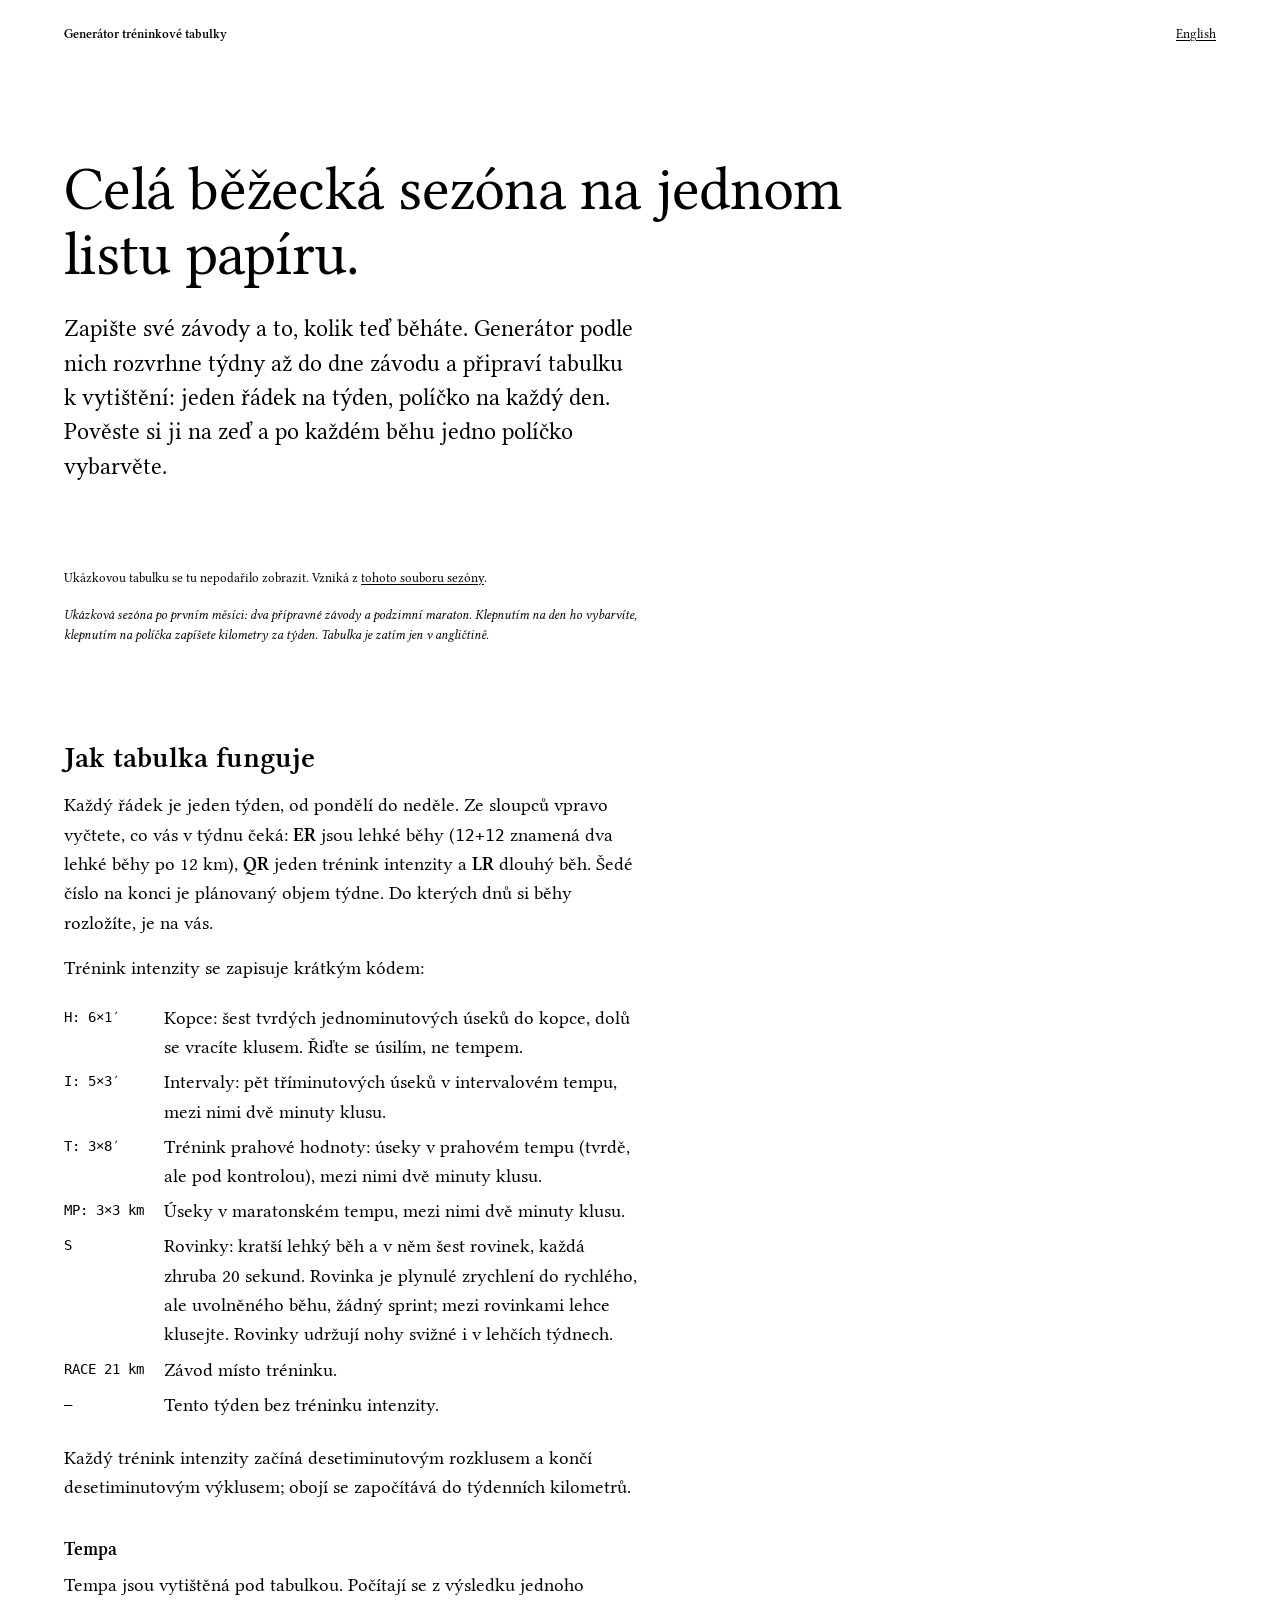
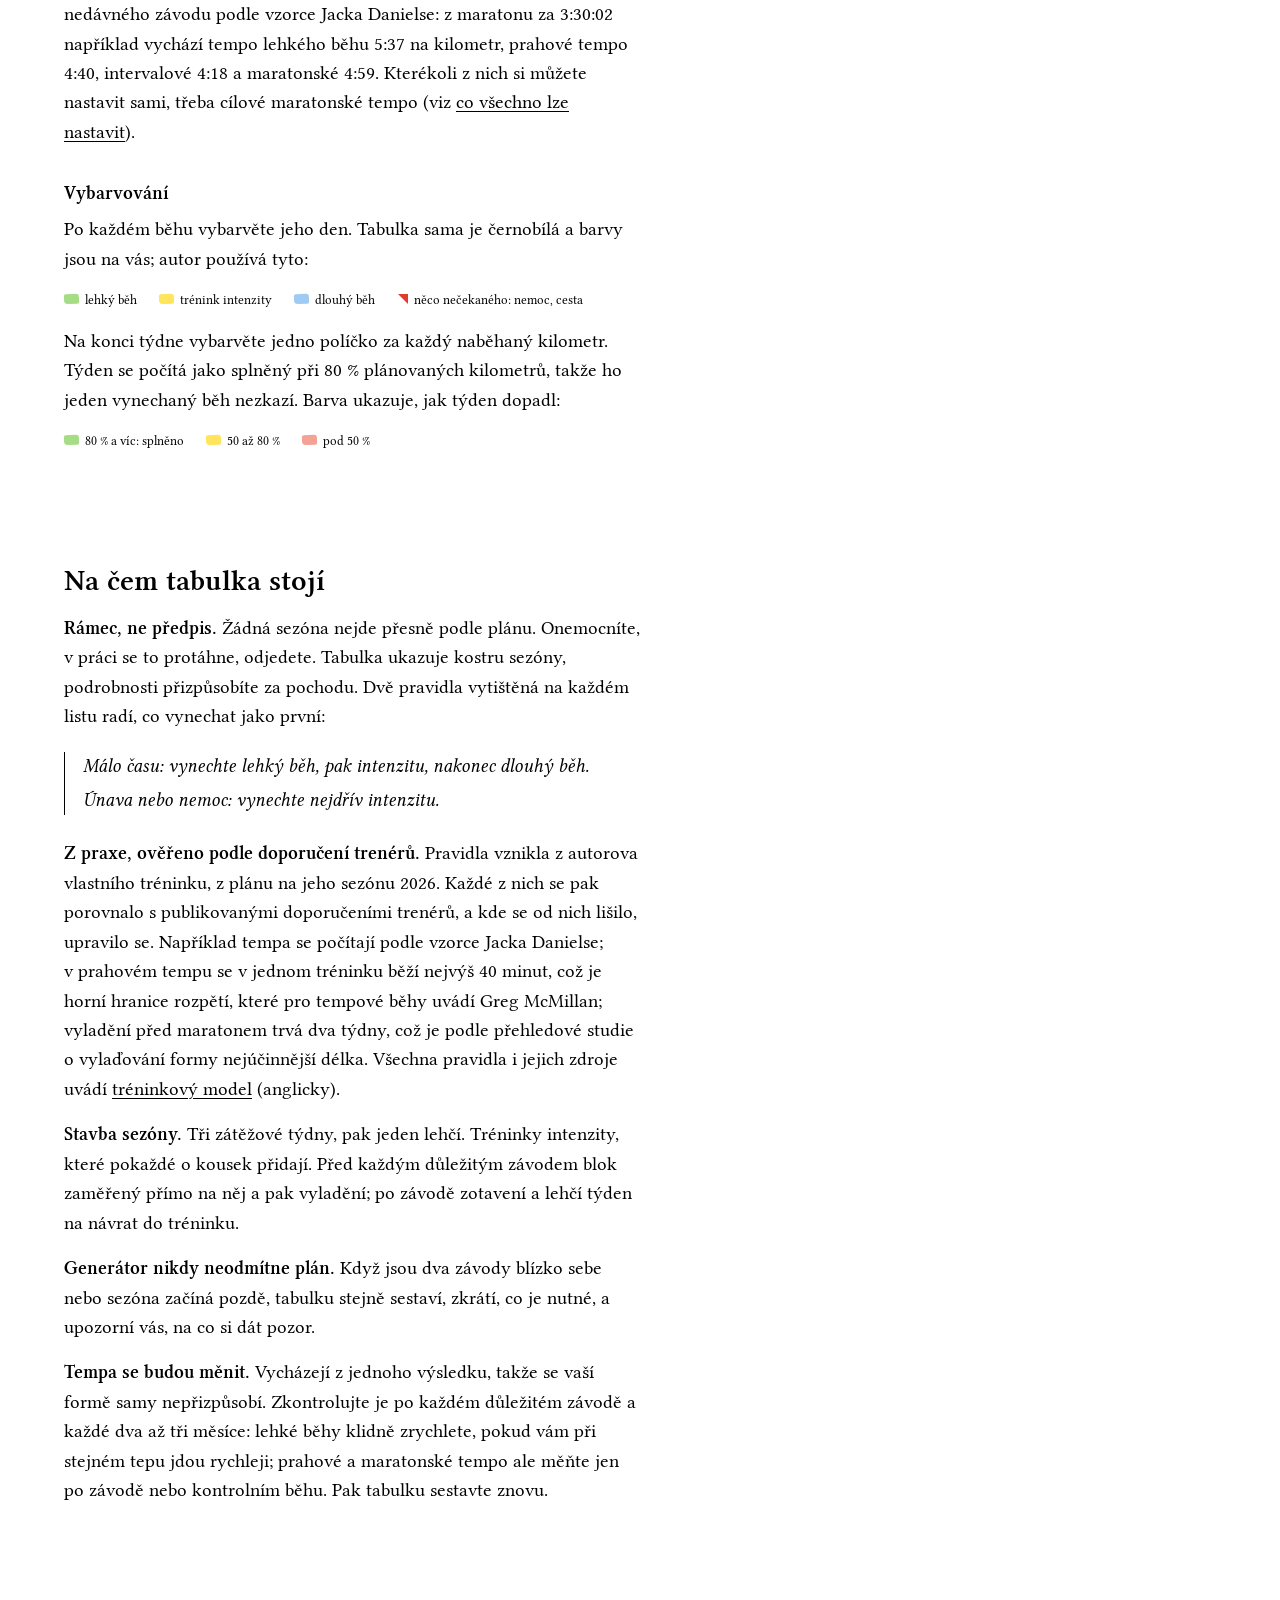
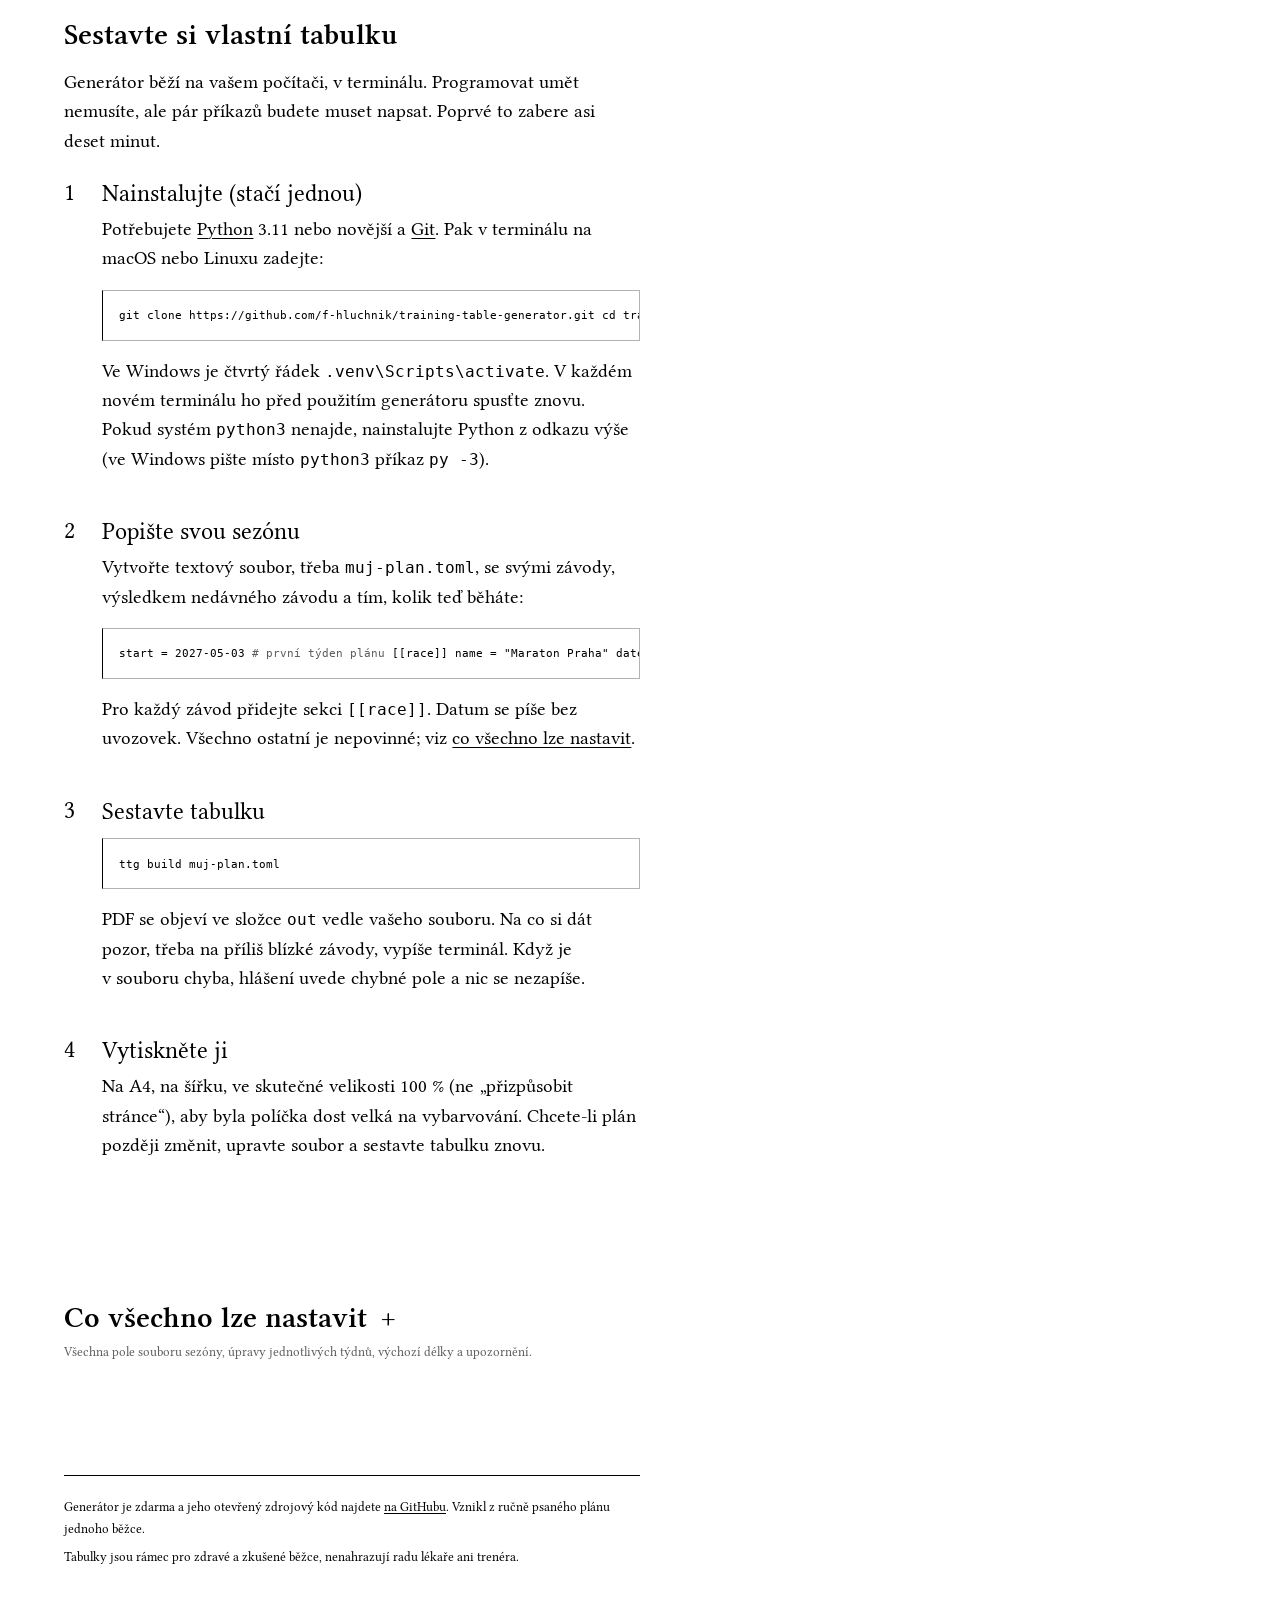
==== site/cs/index.html @ 520ee598 "T-23: landing page, draft 2 (owner's review) - The week's km are coloured by share of the plan: gree" ====
<!doctype html>
<html lang="cs">
  <head>
    <meta charset="utf-8" />
    <meta name="viewport" content="width=device-width, initial-scale=1" />
    <title>Generátor tréninkové tabulky: běžecká sezóna na jednom listu</title>
    <meta
      name="description"
      content="Zapište své závody do krátkého textového souboru a získejte tréninkovou tabulku k vytištění: řádek na týden, políčko na každý den, k pověšení na zeď a vybarvování po každém běhu."
    />
    <link rel="alternate" hreflang="cs" href="./" />
    <link rel="alternate" hreflang="en" href="../" />
    <link rel="preload" href="../fonts/libertinus-serif-latin-400-normal.woff2" as="font" type="font/woff2" crossorigin />
    <link rel="icon" href="../favicon.svg" type="image/svg+xml" />
    <link rel="stylesheet" href="../style.css" />
    <script type="module" src="../sheet.js"></script>
  </head>
  <body>
    <div class="page">
      <header class="masthead">
        <a class="name" href="./">Generátor tréninkové tabulky</a>
        <a href="../" hreflang="en" lang="en">English</a>
      </header>

      <main>
        <div class="hero">
          <h1>Celá běžecká sezóna na jednom listu papíru.</h1>
          <p class="lede">
            Zapište své závody a to, kolik teď běháte. Generátor podle nich rozvrhne týdny až do dne závodu
            a připraví tabulku k&nbsp;vytištění: jeden řádek na týden, políčko na každý den. Pověste si ji na zeď a po každém běhu
            jedno políčko vybarvěte.
          </p>
        </div>

        <figure class="sheet-figure" data-plan="../sample/plan.json" data-weeks="8">
          <div class="sheet-scroll"></div>
          <button class="sheet-toggle" type="button" aria-expanded="false" hidden></button>
          <p class="sheet-fallback" hidden>
            Ukázkovou tabulku se tu nepodařilo zobrazit. Vzniká z&nbsp;<a
              href="https://github.com/f-hluchnik/training-table-generator/blob/main/seasons/test-2027.toml">tohoto
              souboru sezóny</a>.
          </p>
          <figcaption class="sheet-caption">
            Ukázková sezóna po prvním měsíci: dva přípravné závody a podzimní maraton. Klepnutím na den ho
            vybarvíte, klepnutím na políčka zapíšete kilometry za týden. Tabulka je zatím jen v&nbsp;angličtině.
          </figcaption>
        </figure>
        <script type="application/json" id="sheet-text">
          {
            "caption": "Tréninková tabulka ukázkové sezóny",
            "weekdays": ["pondělí", "úterý", "středa", "čtvrtek", "pátek", "sobota", "neděle"],
            "runs": { "easy": "lehký běh", "quality": "trénink intenzity", "long": "dlouhý běh" },
            "blank": "nevybarveno",
            "event": "označeno jako nečekaná událost",
            "kmText": "{km} z {planned} km",
            "gaugeText": "Naběhané kilometry v {week}. týdnu",
            "showAll": "Zobrazit celou sezónu ({weeks} týdnů)",
            "showFirst": "Zobrazit jen první týdny"
          }
        </script>

        <section aria-labelledby="sheet">
          <h2 id="sheet">Jak tabulka funguje</h2>
          <p>
            Každý řádek je jeden týden, od pondělí do neděle. Ze sloupců vpravo vyčtete, co vás v&nbsp;týdnu čeká:
            <strong>ER</strong> jsou lehké běhy (<code>12+12</code> znamená dva lehké běhy po 12&nbsp;km),
            <strong>QR</strong> jeden trénink intenzity a <strong>LR</strong> dlouhý běh. Šedé číslo na konci je
            plánovaný objem týdne. Do kterých dnů si běhy rozložíte, je na vás.
          </p>
          <p>Trénink intenzity se zapisuje krátkým kódem:</p>
          <dl class="codes">
            <dt>H: 6×1′</dt>
            <dd>Kopce: šest tvrdých jednominutových úseků do kopce, dolů se vracíte klusem. Řiďte se úsilím, ne tempem.</dd>
            <dt>I: 5×3′</dt>
            <dd>Intervaly: pět tříminutových úseků v&nbsp;intervalovém tempu, mezi nimi dvě minuty klusu.</dd>
            <dt>T: 3×8′</dt>
            <dd>
              Trénink prahové hodnoty: úseky v&nbsp;prahovém tempu (tvrdě, ale pod kontrolou), mezi nimi dvě minuty klusu.
            </dd>
            <dt>MP: 3×3 km</dt>
            <dd>Úseky v&nbsp;maratonském tempu, mezi nimi dvě minuty klusu.</dd>
            <dt>S</dt>
            <dd>
              Rovinky: kratší lehký běh a v&nbsp;něm šest rovinek, každá zhruba 20&nbsp;sekund. Rovinka je plynulé
              zrychlení do rychlého, ale uvolněného běhu, žádný sprint; mezi rovinkami lehce klusejte. Rovinky
              udržují nohy svižné i v&nbsp;lehčích týdnech.
            </dd>
            <dt>RACE 21 km</dt>
            <dd>Závod místo tréninku.</dd>
            <dt>–</dt>
            <dd>Tento týden bez tréninku intenzity.</dd>
          </dl>
          <p>
            Každý trénink intenzity začíná desetiminutovým rozklusem a končí desetiminutovým výklusem; obojí se
            započítává do týdenních kilometrů.
          </p>

          <h3>Tempa</h3>
          <p>
            Tempa jsou vytištěná pod tabulkou. Počítají se z&nbsp;výsledku jednoho nedávného závodu podle vzorce
            Jacka Danielse: z&nbsp;maratonu za 3:30:02 například vychází tempo lehkého běhu 5:37 na kilometr, prahové
            tempo 4:40, intervalové 4:18 a maratonské 4:59. Kterékoli z&nbsp;nich si můžete nastavit sami, třeba cílové
            maratonské tempo (viz <a href="#options">co všechno lze nastavit</a>).
          </p>

          <h3>Vybarvování</h3>
          <p>
            Po každém běhu vybarvěte jeho den. Tabulka sama je černobílá a barvy jsou na vás; autor používá
            tyto:
          </p>
          <ul class="markers">
            <li class="easy">lehký běh</li>
            <li class="quality">trénink intenzity</li>
            <li class="long">dlouhý běh</li>
            <li class="event">něco nečekaného: nemoc, cesta</li>
          </ul>
          <p>
            Na konci týdne vybarvěte jedno políčko za každý naběhaný kilometr. Týden se počítá jako splněný při
            80&nbsp;% plánovaných kilometrů, takže ho jeden vynechaný běh nezkazí. Barva ukazuje, jak týden
            dopadl:
          </p>
          <ul class="markers">
            <li class="easy">80&nbsp;% a víc: splněno</li>
            <li class="quality">50 až 80&nbsp;%</li>
            <li class="low">pod 50&nbsp;%</li>
          </ul>
        </section>

        <section aria-labelledby="idea">
          <h2 id="idea">Na čem tabulka stojí</h2>
          <p>
            <strong>Rámec, ne předpis.</strong> Žádná sezóna nejde přesně podle plánu. Onemocníte, v&nbsp;práci
            se to protáhne, odjedete. Tabulka ukazuje kostru sezóny, podrobnosti přizpůsobíte za pochodu. Dvě
            pravidla vytištěná na každém listu radí, co vynechat jako první:
          </p>
          <blockquote class="rule-quote">
            <p>Málo času: vynechte lehký běh, pak intenzitu, nakonec dlouhý běh.</p>
            <p>Únava nebo nemoc: vynechte nejdřív intenzitu.</p>
          </blockquote>
          <p>
            <strong>Z&nbsp;praxe, ověřeno podle doporučení trenérů.</strong> Pravidla vznikla z&nbsp;autorova
            vlastního tréninku, z&nbsp;plánu na jeho sezónu 2026. Každé z&nbsp;nich se pak porovnalo
            s&nbsp;publikovanými doporučeními trenérů, a kde se od nich lišilo, upravilo se. Například tempa se počítají
            podle vzorce Jacka Danielse; v&nbsp;prahovém tempu se v&nbsp;jednom tréninku běží nejvýš
            40&nbsp;minut, což je horní hranice rozpětí, které pro tempové běhy uvádí Greg McMillan; vyladění před
            maratonem trvá dva týdny, což je podle přehledové studie o&nbsp;vylaďování formy nejúčinnější délka. Všechna pravidla i jejich zdroje uvádí
            <a href="https://github.com/f-hluchnik/training-table-generator/blob/main/docs/TRAINING_MODEL.md">tréninkový
              model</a> (anglicky).
          </p>
          <p>
            <strong>Stavba sezóny.</strong> Tři zátěžové týdny, pak jeden lehčí. Tréninky intenzity, které
            pokaždé o&nbsp;kousek přidají. Před každým důležitým závodem blok zaměřený přímo na něj a pak vyladění; po závodě
            zotavení a lehčí týden na návrat do tréninku.
          </p>
          <p>
            <strong>Generátor nikdy neodmítne plán.</strong> Když jsou dva závody blízko sebe nebo sezóna začíná pozdě,
            tabulku stejně sestaví, zkrátí, co je nutné, a upozorní vás, na co si dát pozor.
          </p>
          <p>
            <strong>Tempa se budou měnit.</strong> Vycházejí z&nbsp;jednoho výsledku, takže se vaší formě samy
            nepřizpůsobí. Zkontrolujte je po každém důležitém závodě a každé dva až tři měsíce: lehké běhy klidně
            zrychlete, pokud vám při stejném tepu jdou rychleji; prahové a maratonské tempo ale měňte jen po
            závodě nebo kontrolním běhu.
            Pak tabulku sestavte znovu.
          </p>
        </section>

        <section aria-labelledby="make">
          <h2 id="make">Sestavte si vlastní tabulku</h2>
          <p>
            Generátor běží na vašem počítači, v&nbsp;terminálu. Programovat umět nemusíte, ale pár příkazů
            budete muset napsat. Poprvé to zabere asi deset minut.
          </p>
          <ol class="steps">
            <li>
              <h3>Nainstalujte (stačí jednou)</h3>
              <p>
                Potřebujete <a href="https://www.python.org/downloads/">Python</a> 3.11 nebo novější a
                <a href="https://git-scm.com/downloads">Git</a>. Pak v&nbsp;terminálu na macOS nebo Linuxu zadejte:
              </p>
              <pre><code>git clone https://github.com/f-hluchnik/training-table-generator.git
cd training-table-generator
python3 -m venv .venv
. .venv/bin/activate
pip install -e .</code></pre>
              <p>
                Ve Windows je čtvrtý řádek <code>.venv\Scripts\activate</code>. V&nbsp;každém novém terminálu ho
                před použitím generátoru spusťte znovu. Pokud systém <code>python3</code> nenajde, nainstalujte
                Python z&nbsp;odkazu výše (ve Windows pište místo <code>python3</code> příkaz <code>py -3</code>).
              </p>
            </li>
            <li>
              <h3>Popište svou sezónu</h3>
              <p>
                Vytvořte textový soubor, třeba <code>muj-plan.toml</code>, se svými závody, výsledkem nedávného závodu a tím,
                kolik teď běháte:
              </p>
              <pre><code>start = 2027-05-03              <span class="comment"># první týden plánu</span>

[[race]]
name = "Maraton Praha"
date = 2027-10-10
distance_km = 42.195

[paces]
<span class="comment"># nedávný závod; z něj se spočítají všechna tempa</span>
race_result = { distance_km = 42.195, time = "3:30:02" }

[load]
easy_run_km = 12                <span class="comment"># délka jednoho lehkého běhu</span>
long_run_km = 15                <span class="comment"># váš současný dlouhý běh</span></code></pre>
              <p>
                Pro každý závod přidejte sekci <code>[[race]]</code>. Datum se píše bez uvozovek. Všechno ostatní je
                nepovinné; viz <a href="#options">co všechno lze nastavit</a>.
              </p>
            </li>
            <li>
              <h3>Sestavte tabulku</h3>
              <pre><code>ttg build muj-plan.toml</code></pre>
              <p>
                PDF se objeví ve složce <code>out</code> vedle vašeho souboru. Na co si dát pozor, třeba na
                příliš blízké závody, vypíše terminál. Když je v&nbsp;souboru chyba, hlášení uvede chybné pole
                a nic se nezapíše.
              </p>
            </li>
            <li>
              <h3>Vytiskněte ji</h3>
              <p>
                Na A4, na šířku, ve skutečné velikosti 100&nbsp;% (ne „přizpůsobit stránce“), aby byla políčka dost
                velká na vybarvování. Chcete-li plán později změnit, upravte soubor a sestavte tabulku znovu.
              </p>
            </li>
          </ol>
        </section>

        <section class="reference" aria-labelledby="options">
          <details id="options-details">
            <summary>
              <h2 id="options">Co všechno lze nastavit</h2>
              <span class="summary-note">Všechna pole souboru sezóny, úpravy jednotlivých týdnů, výchozí délky a upozornění.</span>
            </summary>

            <p>
              V&nbsp;souboru musí být jen pole označená jako <em>povinná</em>. Překlep v&nbsp;názvu pole se hlásí
              jako chyba, takže vám neunikne. Názvy polí se píšou anglicky, přesně tak, jak jsou uvedené.
            </p>

            <h3>Plán</h3>
            <dl class="fields">
              <dt><code>start</code> <span>datum</span></dt>
              <dd>První týden plánu je ten (od pondělí do neděle), do kterého toto datum spadá.</dd>
              <dt><code>weeks</code> <span>číslo</span></dt>
              <dd>
                Místo <code>start</code>: délka plánu v&nbsp;týdnech, končí týdnem posledního závodu. Uveďte jedno z&nbsp;nich, ne obě. Když neuvedete ani jedno, plán začne příští pondělí.
              </dd>
            </dl>

            <h3>Závody: <code>[[race]]</code></h3>
            <p>Každý závod má vlastní sekci; závodů může být libovolně mnoho, v&nbsp;libovolných termínech.</p>
            <dl class="fields">
              <dt><code>name</code> <span>text, povinné</span></dt>
              <dd>Tiskne se pod tabulkou. Každý závod potřebuje vlastní název.</dd>
              <dt><code>date</code> <span>datum, povinné</span></dt>
              <dd>Den závodu, u&nbsp;vícedenního závodu jeho první den.</dd>
              <dt><code>end</code> <span>datum</span></dt>
              <dd>Poslední den vícedenního závodu.</dd>
              <dt><code>distance_km</code> <span>číslo, povinné</span></dt>
              <dd>
                Určuje, jak se na závod trénuje: do 10&nbsp;km, půlmaraton, maraton nebo delší (ultra).
              </dd>
              <dt><code>priority</code> <span>"A", "B" nebo "C", výchozí "A"</span></dt>
              <dd>
                A je hlavní cíl s&nbsp;plným vyladěním i zotavením. B je důležitý závod s&nbsp;vyladěním o&nbsp;týden
                kratším. C je přípravný závod zařazený do tréninku, bez vlastního vyladění a zotavení: závod C do
                10&nbsp;km nahradí trénink intenzity, delší nahradí dlouhý běh.
              </dd>
              <dt><code>taper_weeks</code>, <code>specific_weeks</code>, <code>recovery_weeks</code> <span>čísla</span></dt>
              <dd>
                Mění délku vyladění (včetně závodního týdne), bloku zaměřeného na závod a zotavení. Výchozí
                hodnoty jsou v&nbsp;tabulce níže. Neplatí pro závody C.
              </dd>
              <dt><code>hilly</code> <span>true nebo false, výchozí false</span></dt>
              <dd>
                Pro trať, kde o&nbsp;úsilí rozhodují stoupání, ne stálé tempo, třeba trailový nebo horský závod.
                V&nbsp;týdnech zaměřených na něj je každý druhý trénink intenzity kopcový, místo maratonského tempa
                přichází trénink prahové hodnoty a dlouhé běhy jsou bez úseků v&nbsp;maratonském tempu. Neplatí pro závody C.
              </dd>
            </dl>

            <h3>Tempa: <code>[paces]</code></h3>
            <dl class="fields">
              <dt><code>race_result</code> <span>povinné</span></dt>
              <dd>
                Nedávný závod, zapsaný jako <code>{ distance_km = 21.1, time = "1:39:30" }</code>. Čas je ve
                tvaru <code>"h:mm:ss"</code> nebo <code>"m:ss"</code>. Z&nbsp;něj se počítají všechna tempa.
              </dd>
              <dt><code>easy</code>, <code>mp</code>, <code>threshold</code>, <code>interval</code> <span>"m:ss" na km</span></dt>
              <dd>
                Vlastní tempo místo spočítaného: lehký běh, maratonské tempo, prahové tempo, intervaly. Do
                <code>mp</code> patří cílové maratonské tempo. Prahové tempo, které se od spočítaného
                výrazně liší, vyvolá upozornění.
              </dd>
            </dl>

            <h3>Kolik teď běháte: <code>[load]</code></h3>
            <dl class="fields">
              <dt><code>easy_run_km</code> <span>číslo, povinné</span></dt>
              <dd>Délka jednoho lehkého běhu. Celou sezónu zůstává stejná; v&nbsp;lehčích týdnech je poslední lehký běh týdne poloviční.</dd>
              <dt><code>long_run_km</code> <span>číslo, povinné</span></dt>
              <dd>
                Dlouhý běh prvního týdne. V&nbsp;každém zátěžovém týdnu se prodlouží o&nbsp;2&nbsp;km, až po hranici danou
                závodem.
              </dd>
              <dt><code>runs_per_week</code> <span>3 až 6, výchozí 4</span></dt>
              <dd>Vždy jeden trénink intenzity a jeden dlouhý běh; ostatní jsou lehké běhy.</dd>
            </dl>

            <h3>Tabulka: <code>[sheet]</code></h3>
            <dl class="fields">
              <dt><code>title</code> <span>text, výchozí "training plan"</span></dt>
              <dd>Nadpis nahoře na listu.</dd>
              <dt><code>rules</code> <span>seznam textů</span></dt>
              <dd>
                Pravidla vytištěná pod tabulkou, třeba
                <code>rules = ["Málo času: vynechte lehký běh."]</code>. Bez nich se vytisknou výchozí pravidla
                (anglicky).
              </dd>
            </dl>

            <h3>Úpravy jednotlivých týdnů: <code>[overrides]</code></h3>
            <p>
              Libovolný týden změníte podle jeho čísla. Změna platí jen pro ten týden; další týdny se plánují
              stejně jako předtím.
            </p>
            <pre><code>[overrides]
1  = { easy = "reduced" }                                  <span class="comment"># "regular" nebo "reduced": poslední lehký běh poloviční</span>
13 = { quality = { type = "H", reps = 10, minutes = 1 } }  <span class="comment"># libovolný trénink intenzity</span>
14 = { long_run_km = 30 }                                  <span class="comment"># 0 = bez dlouhého běhu</span>
20 = { note = "dovolená" }                                 <span class="comment"># nahradí šedé číslo na konci řádku</span></code></pre>
            <p>
              Trénink intenzity se zapisuje jako <code>{ type, reps, minutes }</code> nebo
              <code>{ type, reps, km }</code>, kde <code>type</code> je <code>"H"</code>, <code>"I"</code>,
              <code>"T"</code> nebo <code>"MP"</code>. Rovinky jsou <code>{ type = "S" }</code>, týden bez tréninku
              intenzity <code>{ type = "none" }</code>. Závod nahradit nelze.
            </p>

            <h3>Výchozí délky fází</h3>
            <p>
              Plán se skládá pozpátku od každého závodu A a B. Délky jsou v&nbsp;týdnech; dlouhý běh nikdy
              nepřekročí svou hranici.
            </p>
            <div class="table-scroll">
              <table class="defaults">
                <thead>
                  <tr>
                    <th scope="col">Závod</th>
                    <th scope="col">Vyladění včetně závodního týdne</th>
                    <th scope="col">Blok zaměřený na závod</th>
                    <th scope="col">Zotavení</th>
                    <th scope="col">Nejdelší dlouhý běh</th>
                  </tr>
                </thead>
                <tbody>
                  <tr><th scope="row">do&nbsp;10&nbsp;km</th><td>1</td><td>3</td><td>1</td><td>16&nbsp;km</td></tr>
                  <tr><th scope="row">půlmaraton</th><td>2</td><td>4</td><td>2</td><td>21&nbsp;km</td></tr>
                  <tr><th scope="row">maraton</th><td>2</td><td>6</td><td>2</td><td>32&nbsp;km</td></tr>
                  <tr><th scope="row">ultra</th><td>3</td><td>6</td><td>3</td><td>40&nbsp;km</td></tr>
                </tbody>
              </table>
            </div>
            <p>
              Když se všechno nevejde, ustoupí nejdřív zátěžové týdny, pak blok zaměřený na závod, pak zotavení po
              předchozím závodě a nakonec vyladění. Na každý zkrácený blok generátor upozorní.
            </p>

            <h3>Upozornění</h3>
            <p>Tabulka se sestaví vždy, i s&nbsp;upozorněními. Každé začíná kódem:</p>
            <dl class="fields compact">
              <dt><code>C1</code></dt>
              <dd>Závody jsou blízko sebe: blok se zkrátil kvůli předchozímu závodu.</dd>
              <dt><code>C2</code></dt>
              <dd>Plán začíná pro první hlavní závod příliš pozdě.</dd>
              <dt><code>C3</code></dt>
              <dd>Lehké běhy a dlouhý běh narostou z&nbsp;týdne na týden o&nbsp;víc než 10&nbsp;%.</dd>
              <dt><code>C4</code></dt>
              <dd>Dlouhý běh tvoří víc než polovinu týdenního objemu.</dd>
              <dt><code>C5</code></dt>
              <dd>Dlouhý běh je nad hranicí pro daný závod.</dd>
              <dt><code>C6</code></dt>
              <dd>Víc než 40&nbsp;minut v&nbsp;prahovém tempu v&nbsp;jednom tréninku.</dd>
              <dt><code>C7</code></dt>
              <dd>Víc než 10&nbsp;km nebo 8&nbsp;% týdenního objemu v&nbsp;intervalovém tempu v&nbsp;jednom tréninku.</dd>
              <dt><code>C8</code></dt>
              <dd>Vámi nastavené prahové tempo se od spočítaného liší o&nbsp;víc než 10&nbsp;sekund na kilometr.</dd>
              <dt><code>C9</code></dt>
              <dd>Úseky do kopce delší než 2&nbsp;minuty nebo víc než 20&nbsp;minut běhu do kopce v&nbsp;jednom tréninku.</dd>
            </dl>
          </details>
        </section>
      </main>

      <footer class="colophon">
        <p>
          Generátor je zdarma a jeho otevřený zdrojový kód najdete
          <a href="https://github.com/f-hluchnik/training-table-generator">na GitHubu</a>. Vznikl z&nbsp;ručně
          psaného plánu jednoho běžce.
        </p>
        <p>Tabulky jsou rámec pro zdravé a zkušené běžce, nenahrazují radu lékaře ani trenéra.</p>
      </footer>
    </div>
  </body>
</html>
---- site/style.css ----
/* The landing page wears the sheet's own clothes: white paper, black ink, the sheet's two
   typefaces, and colour only where a runner colours something in (D-051). */

@font-face {
  font-family: "Libertinus Serif";
  font-style: normal;
  font-weight: 400;
  font-display: swap;
  src: url(fonts/libertinus-serif-latin-400-normal.woff2) format("woff2");
  unicode-range: U+0000-00FF, U+0131, U+0152-0153, U+02BB-02BC, U+02C6, U+02DA, U+02DC, U+0304, U+0308, U+0329,
    U+2000-206F, U+20AC, U+2122, U+2191, U+2193, U+2212, U+2215, U+FEFF, U+FFFD;
}
@font-face {
  font-family: "Libertinus Serif";
  font-style: normal;
  font-weight: 400;
  font-display: swap;
  src: url(fonts/libertinus-serif-latin-ext-400-normal.woff2) format("woff2");
  unicode-range: U+0100-02BA, U+02BD-02C5, U+02C7-02CC, U+02CE-02D7, U+02DD-02FF, U+0304, U+0308, U+0329,
    U+1D00-1DBF, U+1E00-1E9F, U+1EF2-1EFF, U+2020, U+20A0-20AB, U+20AD-20C0, U+2113, U+2C60-2C7F, U+A720-A7FF;
}
@font-face {
  font-family: "Libertinus Serif";
  font-style: italic;
  font-weight: 400;
  font-display: swap;
  src: url(fonts/libertinus-serif-latin-400-italic.woff2) format("woff2");
  unicode-range: U+0000-00FF, U+0131, U+0152-0153, U+02BB-02BC, U+02C6, U+02DA, U+02DC, U+0304, U+0308, U+0329,
    U+2000-206F, U+20AC, U+2122, U+2191, U+2193, U+2212, U+2215, U+FEFF, U+FFFD;
}
@font-face {
  font-family: "Libertinus Serif";
  font-style: italic;
  font-weight: 400;
  font-display: swap;
  src: url(fonts/libertinus-serif-latin-ext-400-italic.woff2) format("woff2");
  unicode-range: U+0100-02BA, U+02BD-02C5, U+02C7-02CC, U+02CE-02D7, U+02DD-02FF, U+0304, U+0308, U+0329,
    U+1D00-1DBF, U+1E00-1E9F, U+1EF2-1EFF, U+2020, U+20A0-20AB, U+20AD-20C0, U+2113, U+2C60-2C7F, U+A720-A7FF;
}
@font-face {
  font-family: "Libertinus Serif";
  font-style: normal;
  font-weight: 600;
  font-display: swap;
  src: url(fonts/libertinus-serif-latin-600-normal.woff2) format("woff2");
  unicode-range: U+0000-00FF, U+0131, U+0152-0153, U+02BB-02BC, U+02C6, U+02DA, U+02DC, U+0304, U+0308, U+0329,
    U+2000-206F, U+20AC, U+2122, U+2191, U+2193, U+2212, U+2215, U+FEFF, U+FFFD;
}
@font-face {
  font-family: "Libertinus Serif";
  font-style: normal;
  font-weight: 600;
  font-display: swap;
  src: url(fonts/libertinus-serif-latin-ext-600-normal.woff2) format("woff2");
  unicode-range: U+0100-02BA, U+02BD-02C5, U+02C7-02CC, U+02CE-02D7, U+02DD-02FF, U+0304, U+0308, U+0329,
    U+1D00-1DBF, U+1E00-1E9F, U+1EF2-1EFF, U+2020, U+20A0-20AB, U+20AD-20C0, U+2113, U+2C60-2C7F, U+A720-A7FF;
}
@font-face {
  font-family: "DejaVu Sans Mono";
  font-style: normal;
  font-weight: 400;
  font-display: swap;
  src: url(fonts/dejavu-mono-latin-400-normal.woff2) format("woff2");
}
@font-face {
  font-family: "DejaVu Sans Mono";
  font-style: normal;
  font-weight: 700;
  font-display: swap;
  src: url(fonts/dejavu-mono-latin-700-normal.woff2) format("woff2");
}

:root {
  /* The sheet: paper, ink, its grey rules and fills (D-048). */
  --paper: #ffffff;
  --ink: #000000;
  --pencil: #5c5c5c; /* secondary text, the sheet's grey week numbers */
  --rule: #b3b3b3;
  --header-fill: #e6e6e6; /* the sheet's 90 % grey */
  --band-fill: #f0f0f0; /* the sheet's 94 % grey */
  /* The runner's markers, as on the 2026 reference sheet. */
  --easy: #a6dc86;
  --quality: #ffe45c;
  --long: #9fcbf2;
  --event: #e23b2e;
  --low: #f4a196; /* red, light enough to fill a row of boxes */

  --serif: "Libertinus Serif", "Iowan Old Style", "Palatino Linotype", Georgia, serif;
  --mono: "DejaVu Sans Mono", Menlo, Consolas, monospace;

  /* A 1.25 scale on an 19 px serif body. */
  --step--1: 0.84rem;
  --step-0: 1.1875rem;
  --step-1: 1.48rem;
  --step-2: 1.85rem;
  --step-4: clamp(2.4rem, 1.6rem + 3.4vw, 3.9rem);

  --measure: 36rem;
  --gutter: clamp(1.25rem, 5vw, 4.5rem);
}

*,
*::before,
*::after {
  box-sizing: border-box;
}

html {
  background: var(--paper);
  color: var(--ink);
  font-family: var(--serif);
  font-size: 100%;
  -webkit-text-size-adjust: 100%;
}

body {
  margin: 0;
  font-size: var(--step-0);
  line-height: 1.55;
  font-kerning: normal;
  font-variant-numeric: oldstyle-nums proportional-nums;
}

a {
  color: inherit;
  text-decoration-thickness: 1px;
  text-underline-offset: 0.18em;
}
a:hover {
  text-decoration-thickness: 2px;
}
:focus-visible {
  outline: 2px solid var(--ink);
  outline-offset: 3px;
}

.page {
  padding: 0 var(--gutter);
}

/* ---------------------------------------------------------------- masthead */

.masthead {
  display: flex;
  justify-content: space-between;
  align-items: baseline;
  gap: 1rem;
  padding: 1.5rem 0 0;
  font-size: var(--step--1);
}
.masthead .name {
  font-weight: 600;
  text-decoration: none;
}

/* ---------------------------------------------------------------- hero */

.hero {
  padding: clamp(3rem, 9vw, 7rem) 0 0;
}
h1 {
  max-width: 13em;
  margin: 0;
  font-size: var(--step-4);
  font-weight: 400;
  line-height: 1.04;
  letter-spacing: -0.012em;
  font-variant-numeric: lining-nums;
}
.lede {
  max-width: var(--measure);
  margin: 1.6rem 0 0;
  font-size: var(--step-1);
  line-height: 1.45;
}

/* ---------------------------------------------------------------- the sheet */

.sheet-figure {
  margin: clamp(2.5rem, 6vw, 4.5rem) 0 0;
}
.sheet-scroll {
  overflow-x: auto;
  /* The sheet keeps the PDF's proportions and scrolls on narrow screens. */
  padding: 0 0 0.75rem;
}
.sheet {
  border-collapse: collapse;
  font-family: var(--mono);
  font-size: 0.8125rem;
  line-height: 1;
  font-variant-numeric: normal;
  white-space: nowrap;
}
/* The frame, as on the sheet: around the table, not around the note column. */
.sheet thead th:not(.note) {
  border-top: 1.5px solid var(--ink);
}
.sheet .month {
  border-left: 1.5px solid var(--ink);
}
.sheet .end {
  border-right: 1.5px solid var(--ink);
}
.sheet tbody tr:last-child > :not(.note),
.sheet .reaches-end {
  border-bottom: 1.5px solid var(--ink);
}
.sheet th,
.sheet td {
  height: 1.9rem;
  padding: 0 0.45rem;
  border: 1px solid var(--rule);
  font-weight: 400;
  text-align: left;
}
.sheet thead th {
  background: var(--header-fill);
  border-bottom: 1.5px solid var(--ink);
  text-align: center;
}
.sheet .month,
.sheet .phase {
  width: 1.7rem;
  padding: 0;
  background: var(--band-fill);
  text-align: center;
  vertical-align: middle;
}
.sheet .month span,
.sheet .phase span {
  display: inline-block;
  writing-mode: vertical-rl;
  transform: rotate(180deg);
}
.sheet .week {
  color: var(--pencil);
  text-align: right;
}
.sheet .group {
  border-left: 1.2px solid var(--ink);
}
.sheet .note {
  border: 0;
  padding-left: 0.6rem;
  color: var(--pencil);
  font-size: 0.75rem;
  background: var(--paper);
}
.sheet thead .note {
  background: var(--paper);
  border-bottom: 0;
}

/* A day cell is a button: press it to colour the day. */
.sheet .day {
  padding: 0;
  text-align: center;
}
.day button {
  position: relative;
  width: 2.35rem;
  height: 100%;
  min-height: 1.9rem;
  padding: 0;
  border: 0;
  background: none;
  color: inherit;
  font: inherit;
  cursor: pointer;
}
.day button.race {
  font-weight: 700;
}
/* The colour is laid on like a marker stroke: a little short of the lines, a little crooked. */
.day button::before {
  content: "";
  position: absolute;
  inset: 2px 1px 3px 2px;
  border-radius: 1px 4px 2px 6px / 3px 2px 5px 2px;
  background: var(--marker, transparent);
  transform: rotate(var(--tilt, 0deg));
  mix-blend-mode: multiply;
}
.day button span {
  position: relative;
}
.day button[data-run="easy"] {
  --marker: var(--easy);
}
.day button[data-run="quality"] {
  --marker: var(--quality);
}
.day button[data-run="long"] {
  --marker: var(--long);
}
/* Something unexpected (illness, a trip): a red triangle in the corner. */
.day button[data-event]::after {
  content: "";
  position: absolute;
  top: 0;
  right: 0;
  border-style: solid;
  border-width: 0 0.6rem 0.6rem 0;
  border-color: transparent var(--event) transparent transparent;
}

/* The gauge: one box per km, a heavier line every 10 km. */
.sheet .gauge {
  padding: 0;
}
.gauge-track {
  display: grid;
  grid-template-columns: repeat(var(--boxes), 0.36rem);
  height: 1.9rem;
  cursor: pointer;
}
.gauge-track span {
  border-right: 1px solid #d4d4d4;
}
.gauge-track span:nth-child(10n) {
  border-right-color: var(--ink);
}
.gauge-track span:last-child {
  border-right: 0;
}
/* Logged km: green from 80 % of the plan, yellow from 50 %, red below. */
.gauge-track[data-level="full"] span.done {
  background: var(--easy);
}
.gauge-track[data-level="part"] span.done {
  background: var(--quality);
}
.gauge-track[data-level="low"] span.done {
  background: var(--low);
}
.gauge-head {
  display: grid;
  grid-template-columns: repeat(var(--labels), calc(0.36rem * 10));
  font-size: 0.6875rem;
}
.gauge-head span {
  text-align: right;
  padding-right: 2px;
}

.sheet-paper {
  display: inline-block;
}
.sheet-scroll.collapsed {
  max-height: var(--collapsed-height);
  overflow-y: hidden;
  -webkit-mask-image: linear-gradient(to bottom, #000 calc(100% - 2.5rem), transparent);
  mask-image: linear-gradient(to bottom, #000 calc(100% - 2.5rem), transparent);
}

/* The sheet's footer: codes and dates in the mono, words in the serif, a thin rule between. */
.sheet-footer {
  padding: 0.9rem 0 0;
  font-size: 0.8125rem;
  line-height: 1.5;
  text-align: center;
  white-space: normal;
}
.sheet-footer p {
  margin: 0 0 0.3rem;
  hyphens: manual;
}
.sheet-footer .entry {
  display: inline-block;
}
.sheet-footer .data {
  font-family: var(--mono);
  font-size: 0.88em;
}
.sheet-footer b.data {
  font-weight: 700;
}
.sheet-footer .separator {
  display: inline-block;
  height: 0.75em;
  margin: 0 0.55rem;
  border-left: 1px solid var(--ink);
}

.sheet-toggle {
  margin: 0.9rem 0 0;
  padding: 0.35rem 0.8rem;
  border: 1.5px solid var(--ink);
  border-radius: 0;
  background: var(--paper);
  color: var(--ink);
  font: inherit;
  font-size: var(--step--1);
  cursor: pointer;
}
.sheet-toggle:hover {
  background: var(--band-fill);
}

.sheet-caption {
  max-width: var(--measure);
  margin: 1rem 0 0;
  font-size: var(--step--1);
  font-style: italic;
  line-height: 1.5;
}
.sheet-caption a {
  font-style: normal;
}
.sheet-fallback {
  max-width: var(--measure);
  font-size: var(--step--1);
}

/* ---------------------------------------------------------------- sections */

main section {
  max-width: var(--measure);
  padding: clamp(3.5rem, 8vw, 6rem) 0 0;
}
h2 {
  margin: 0 0 1rem;
  font-size: var(--step-2);
  font-weight: 600;
  line-height: 1.15;
}
h3 {
  margin: 2rem 0 0.4rem;
  font-size: var(--step-0);
  font-weight: 600;
}
p {
  margin: 0 0 1rem;
  hyphens: auto;
}
strong {
  font-weight: 600;
}

/* The session codes, as the sheet prints them. */
.codes {
  display: grid;
  grid-template-columns: max-content 1fr;
  gap: 0.35rem 1.25rem;
  margin: 1.25rem 0 1.5rem;
}
.codes dt {
  font-family: var(--mono);
  font-size: 0.875rem;
  line-height: 1.9;
}
.codes dd {
  margin: 0;
}

.markers {
  display: flex;
  flex-wrap: wrap;
  gap: 0.5rem 1.4rem;
  margin: 0 0 1rem;
  padding: 0;
  list-style: none;
  font-size: var(--step--1);
}
.markers li::before {
  content: "";
  display: inline-block;
  width: 1.1em;
  height: 0.75em;
  margin-right: 0.45em;
  border-radius: 2px 3px 2px 4px;
  background: var(--swatch);
  vertical-align: -0.02em;
  transform: rotate(-2deg);
}
.markers .easy {
  --swatch: var(--easy);
}
.markers .quality {
  --swatch: var(--quality);
}
.markers .long {
  --swatch: var(--long);
}
.markers .low {
  --swatch: var(--low);
}
.markers .event::before {
  width: 0;
  height: 0;
  border-radius: 0;
  border-style: solid;
  border-width: 0 0.75em 0.75em 0;
  border-color: transparent var(--event) transparent transparent;
  background: none;
  transform: none;
}

/* The printed rules, quoted as the sheet sets them. */
.rule-quote {
  margin: 1.25rem 0 1.5rem;
  padding: 0 0 0 1.1rem;
  border-left: 1.5px solid var(--ink);
  font-style: italic;
}
.rule-quote p {
  margin: 0 0 0.3rem;
}

/* Making a plan is a real sequence, so it is numbered. */
.steps {
  margin: 1.5rem 0 0;
  padding: 0;
  list-style: none;
  counter-reset: step;
}
.steps > li {
  counter-increment: step;
  position: relative;
  padding: 0 0 1.75rem 2.4rem;
}
.steps > li::before {
  content: counter(step);
  position: absolute;
  left: 0;
  top: -0.05em;
  font-size: var(--step-1);
  line-height: 1.2;
  font-variant-numeric: lining-nums;
}
.steps h3 {
  margin: 0 0 0.4rem;
  font-size: var(--step-1);
  font-weight: 400;
  line-height: 1.2;
}

pre,
code {
  font-family: var(--mono);
  font-size: 0.8125rem;
}
pre {
  margin: 0.75rem 0 1rem;
  padding: 0.9rem 1rem;
  overflow-x: auto;
  border: 1px solid var(--rule);
  border-left: 1.5px solid var(--ink);
  line-height: 1.55;
  font-variant-numeric: normal;
}
pre .comment {
  color: var(--pencil);
}
p code,
li code {
  font-size: 0.85em;
}

/* ---------------------------------------------------------------- reference */

/* Everything you can set: folded away so the page stays short, complete when opened. */
.reference details > summary {
  display: block;
  cursor: pointer;
  list-style: none;
}
.reference details > summary::-webkit-details-marker {
  display: none;
}
.reference summary h2 {
  display: inline;
  margin: 0;
}
.reference summary h2::after {
  content: "+";
  display: inline-block;
  margin-left: 0.45em;
  font-weight: 400;
}
.reference details[open] summary h2::after {
  content: "−";
}
.reference .summary-note {
  display: block;
  margin: 0.4rem 0 0;
  color: var(--pencil);
  font-size: var(--step--1);
}
.reference details[open] > summary {
  margin-bottom: 1.5rem;
}
.reference h3 {
  margin: 2.5rem 0 0.75rem;
  font-size: var(--step-1);
  font-weight: 400;
}

.fields {
  margin: 0 0 1rem;
}
.fields dt {
  margin: 1.1rem 0 0.2rem;
}
.fields dt span {
  margin-left: 0.4rem;
  color: var(--pencil);
  font-size: var(--step--1);
  font-style: italic;
}
.fields dd {
  margin: 0;
}
.fields.compact {
  display: grid;
  grid-template-columns: max-content 1fr;
  gap: 0.4rem 1.1rem;
}
.fields.compact dt {
  margin: 0;
}

.table-scroll {
  overflow-x: auto;
  margin: 0 0 1rem;
}
.defaults {
  border-collapse: collapse;
  font-size: var(--step--1);
  font-variant-numeric: lining-nums tabular-nums;
}
.defaults th,
.defaults td {
  padding: 0.45rem 0.9rem 0.45rem 0;
  border-bottom: 1px solid var(--rule);
  text-align: left;
  vertical-align: bottom;
}
.defaults thead th {
  border-bottom: 1.5px solid var(--ink);
  font-weight: 600;
}
.defaults tbody th {
  font-weight: 400;
}
.defaults td {
  text-align: right;
}

/* ---------------------------------------------------------------- footer */

.colophon {
  max-width: var(--measure);
  margin: clamp(4rem, 9vw, 7rem) 0 0;
  padding: 1.25rem 0 3rem;
  border-top: 1.5px solid var(--ink);
  font-size: var(--step--1);
  line-height: 1.6;
}
.colophon p {
  margin: 0 0 0.4rem;
}

@media (max-width: 40rem) {
  body {
    font-size: 1.0625rem;
  }
  .steps > li {
    padding-left: 1.9rem;
  }
}

@media print {
  .sheet-figure,
  .masthead a[hreflang] {
    display: none;
  }
}

.visually-hidden {
  position: absolute;
  width: 1px;
  height: 1px;
  overflow: hidden;
  clip-path: inset(50%);
  white-space: nowrap;
}

/* Short code in running text stays on one line. */
p code,
dd code,
li code {
  white-space: nowrap;
}
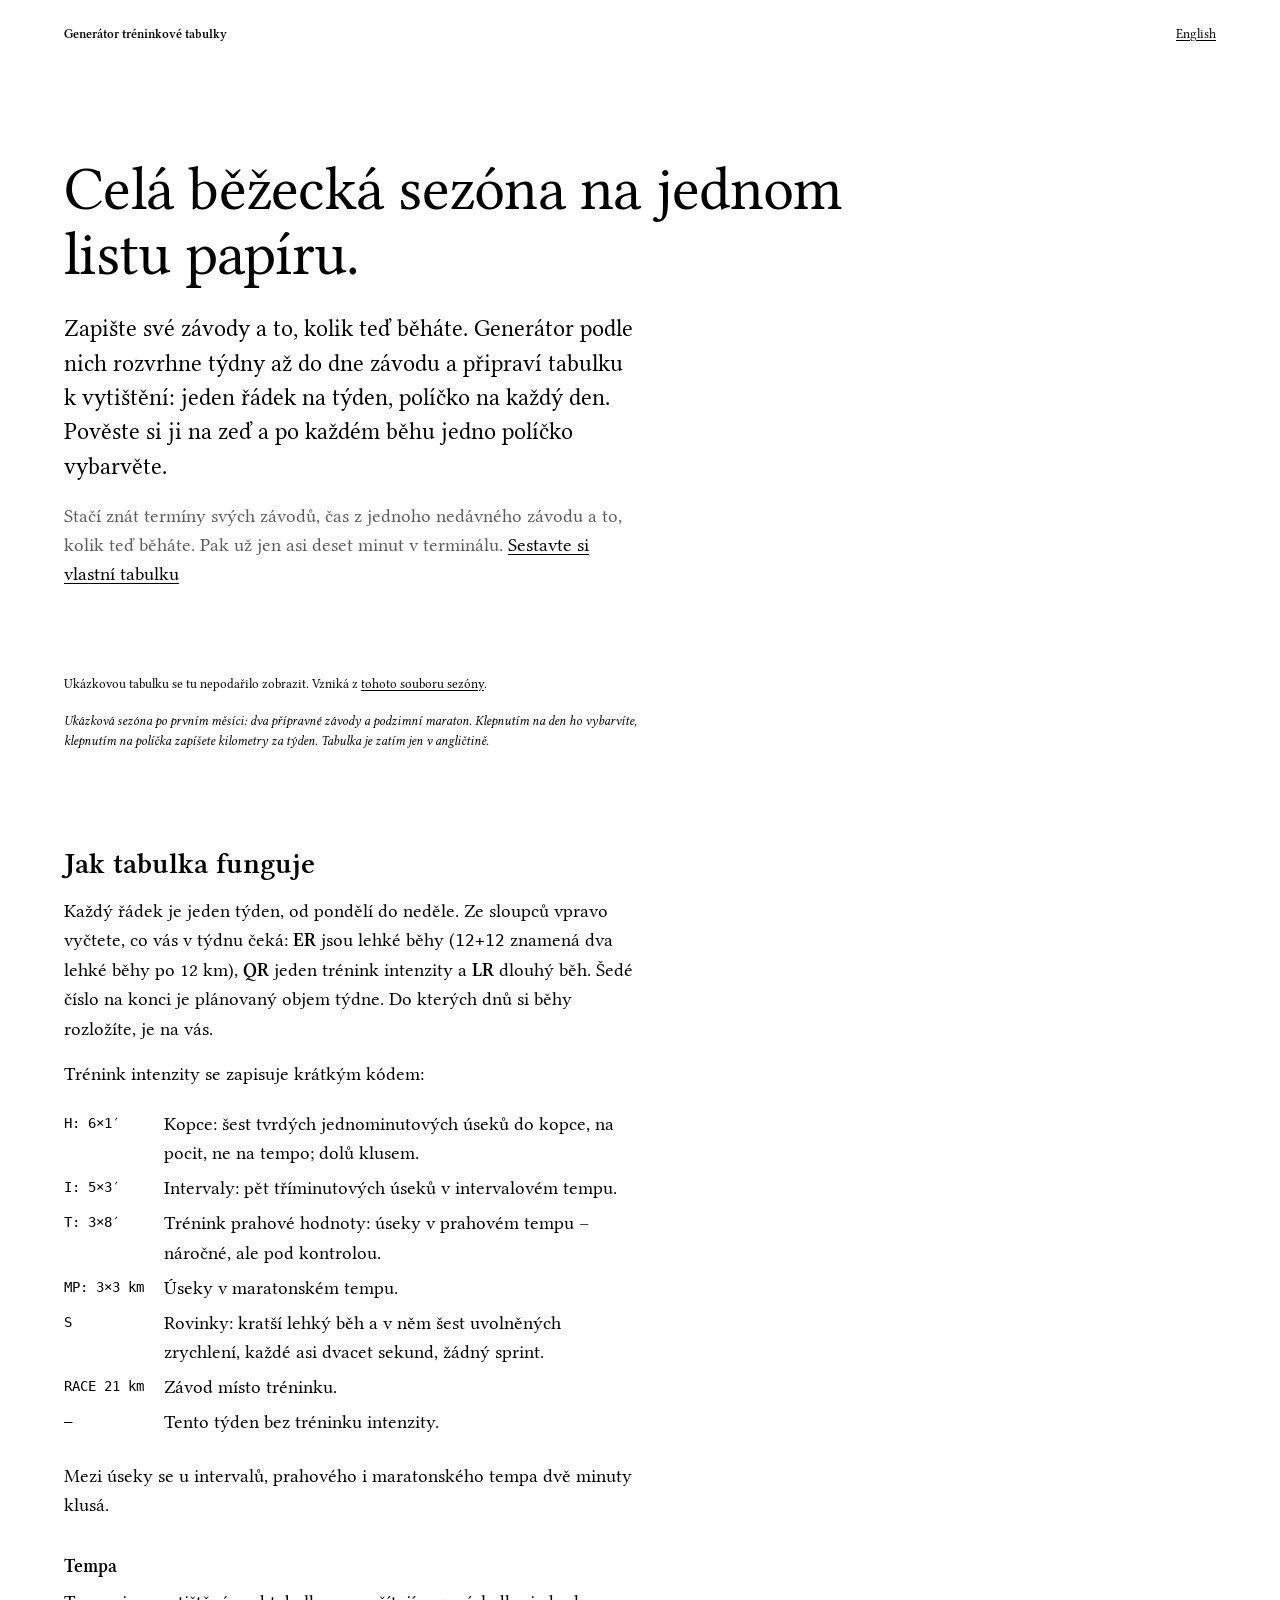
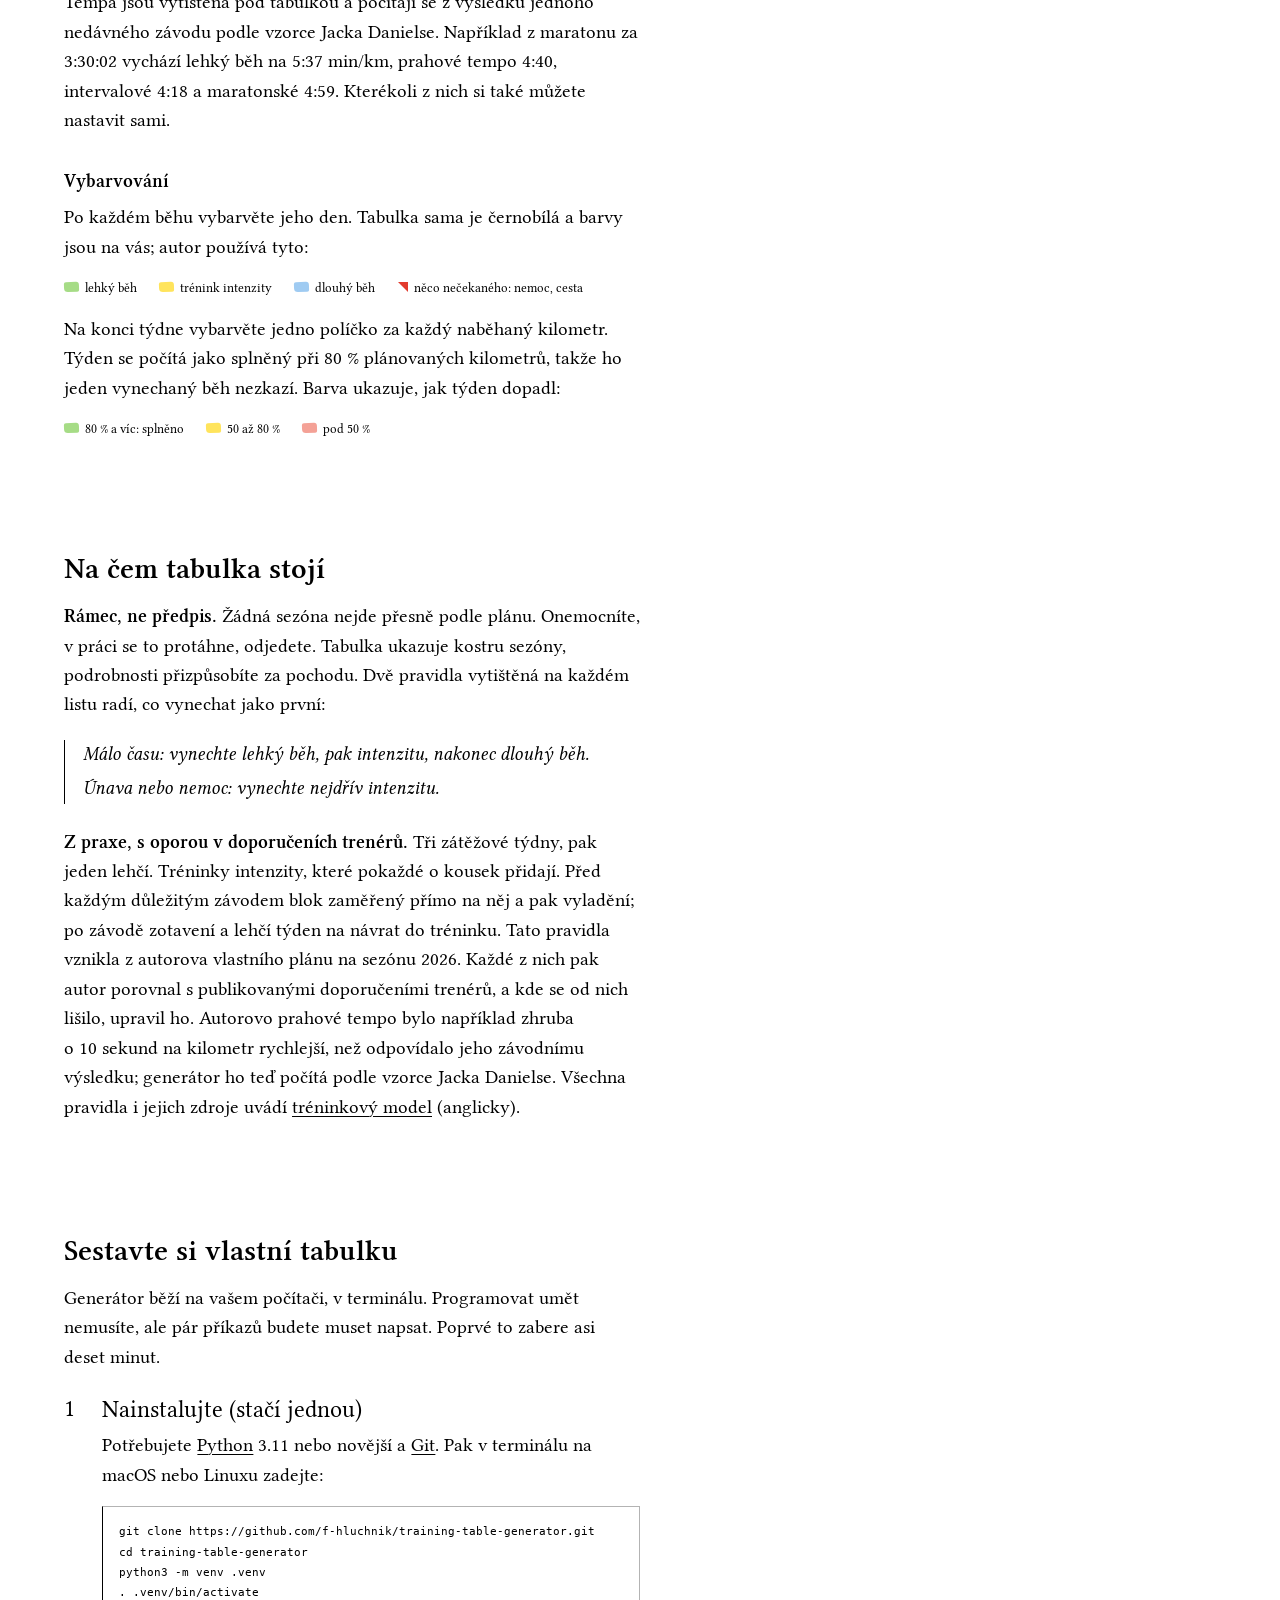
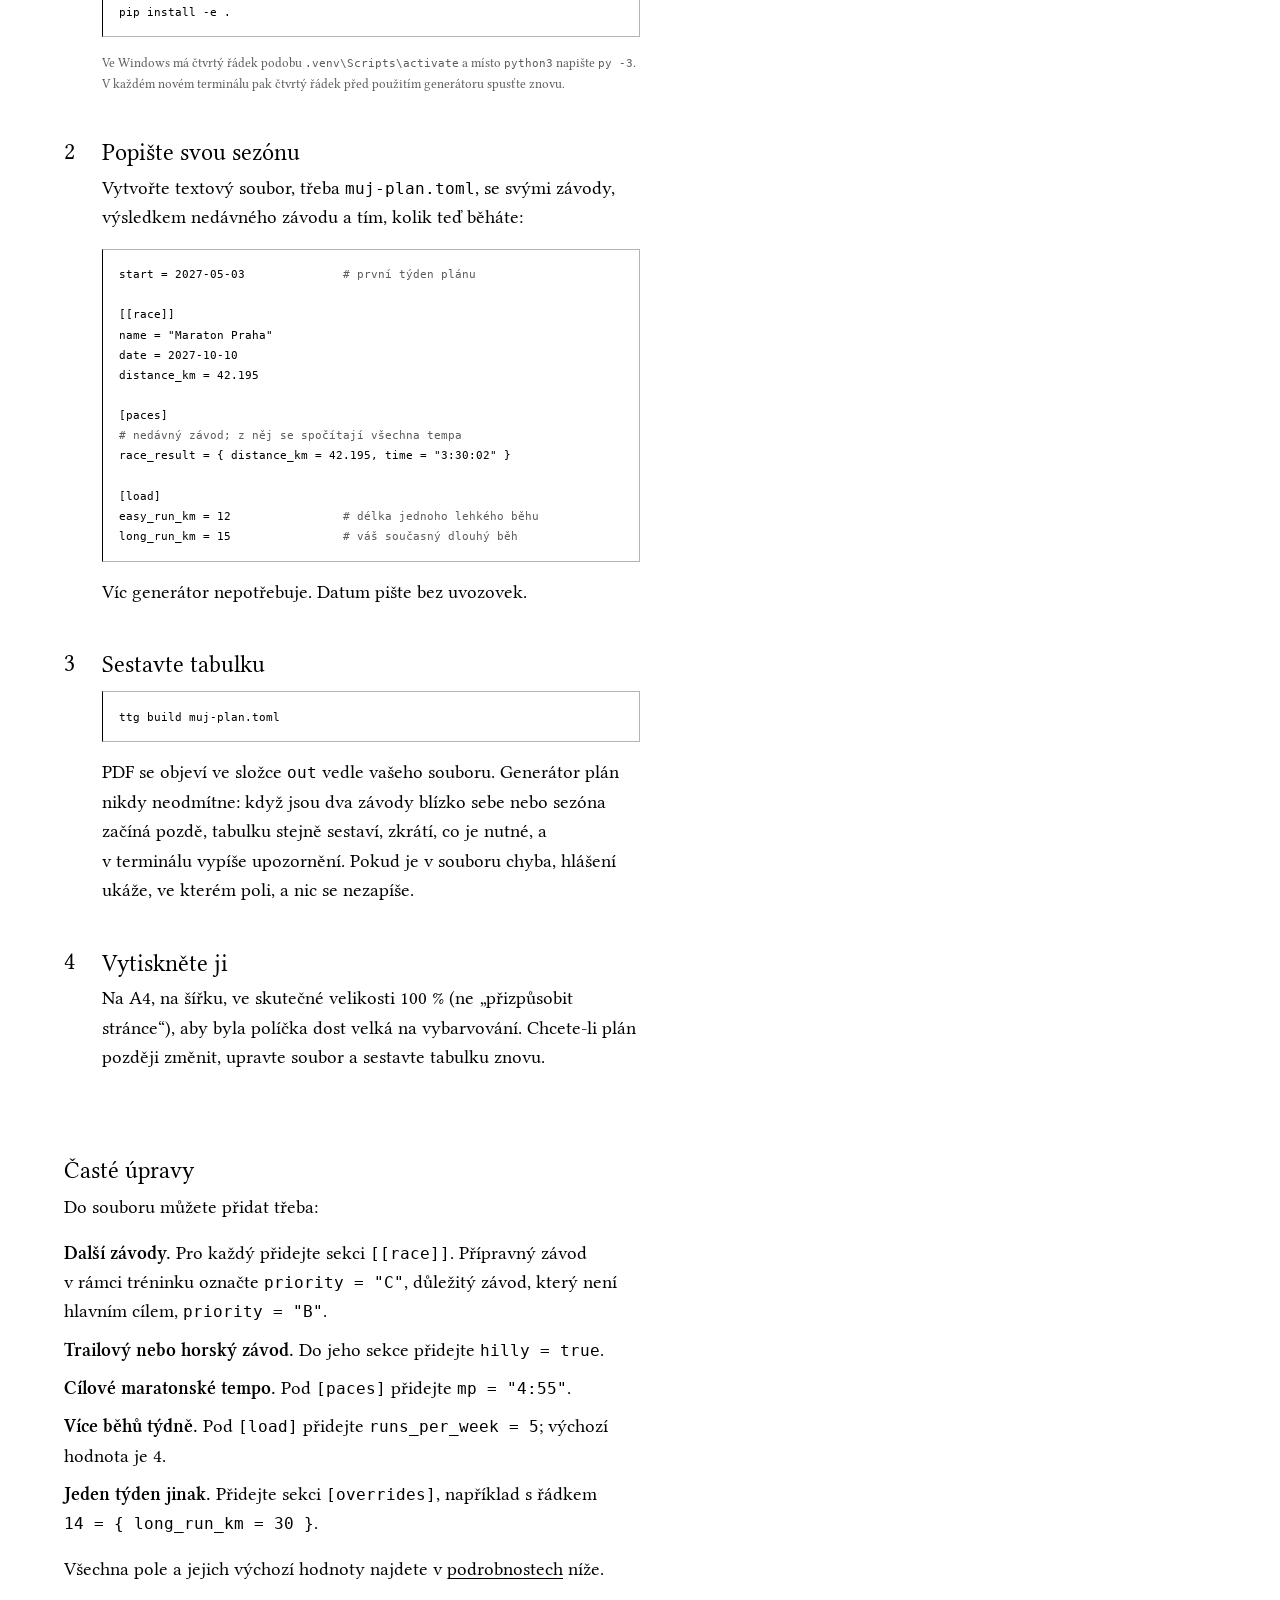
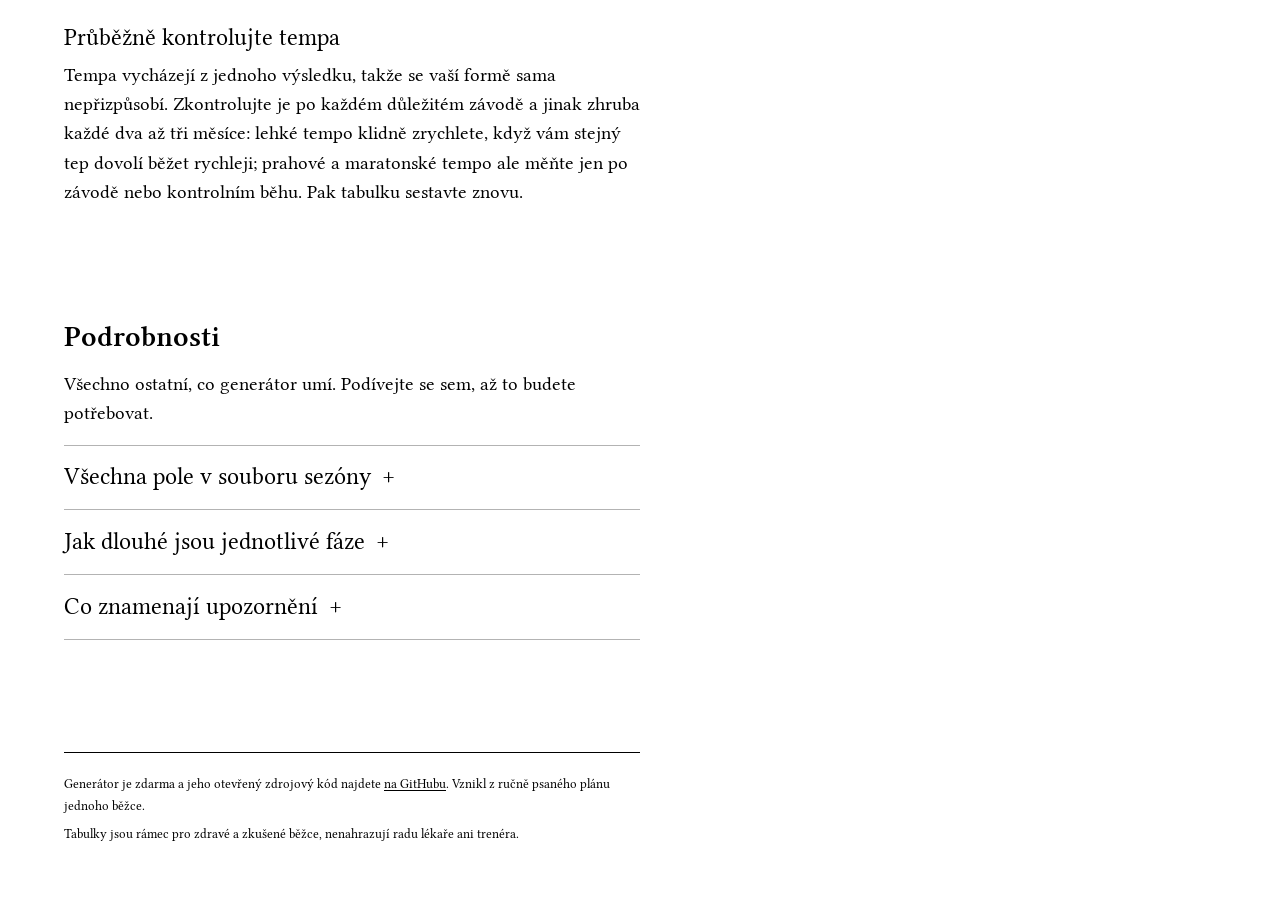
==== commit 1e25f801: "T-23: landing page, draft 3 (owner's and designer's review) - Install code keeps its lines: the inli" ====
--- a/site/cs/index.html
+++ b/site/cs/index.html
@@ -30,6 +30,10 @@
             a připraví tabulku k&nbsp;vytištění: jeden řádek na týden, políčko na každý den. Pověste si ji na zeď a po každém běhu
             jedno políčko vybarvěte.
           </p>
+          <p class="needs">
+            Stačí znát termíny svých závodů, čas z&nbsp;jednoho nedávného závodu a to, kolik teď běháte. Pak
+            už jen asi deset minut v&nbsp;terminálu. <a href="#make">Sestavte si vlastní tabulku</a>
+          </p>
         </div>
 
         <figure class="sheet-figure" data-plan="../sample/plan.json" data-weeks="8">
@@ -70,37 +74,28 @@
           <p>Trénink intenzity se zapisuje krátkým kódem:</p>
           <dl class="codes">
             <dt>H: 6×1′</dt>
-            <dd>Kopce: šest tvrdých jednominutových úseků do kopce, dolů se vracíte klusem. Řiďte se úsilím, ne tempem.</dd>
+            <dd>Kopce: šest tvrdých jednominutových úseků do kopce, na pocit, ne na tempo; dolů klusem.</dd>
             <dt>I: 5×3′</dt>
-            <dd>Intervaly: pět tříminutových úseků v&nbsp;intervalovém tempu, mezi nimi dvě minuty klusu.</dd>
+            <dd>Intervaly: pět tříminutových úseků v&nbsp;intervalovém tempu.</dd>
             <dt>T: 3×8′</dt>
-            <dd>
-              Trénink prahové hodnoty: úseky v&nbsp;prahovém tempu (tvrdě, ale pod kontrolou), mezi nimi dvě minuty klusu.
-            </dd>
+            <dd>Trénink prahové hodnoty: úseky v&nbsp;prahovém tempu&nbsp;– náročné, ale pod kontrolou.</dd>
             <dt>MP: 3×3 km</dt>
-            <dd>Úseky v&nbsp;maratonském tempu, mezi nimi dvě minuty klusu.</dd>
+            <dd>Úseky v&nbsp;maratonském tempu.</dd>
             <dt>S</dt>
-            <dd>
-              Rovinky: kratší lehký běh a v&nbsp;něm šest rovinek, každá zhruba 20&nbsp;sekund. Rovinka je plynulé
-              zrychlení do rychlého, ale uvolněného běhu, žádný sprint; mezi rovinkami lehce klusejte. Rovinky
-              udržují nohy svižné i v&nbsp;lehčích týdnech.
-            </dd>
+            <dd>Rovinky: kratší lehký běh a v&nbsp;něm šest uvolněných zrychlení, každé asi dvacet sekund, žádný sprint.</dd>
             <dt>RACE 21 km</dt>
             <dd>Závod místo tréninku.</dd>
             <dt>–</dt>
             <dd>Tento týden bez tréninku intenzity.</dd>
           </dl>
-          <p>
-            Každý trénink intenzity začíná desetiminutovým rozklusem a končí desetiminutovým výklusem; obojí se
-            započítává do týdenních kilometrů.
-          </p>
+          <p>Mezi úseky se u&nbsp;intervalů, prahového i&nbsp;maratonského tempa dvě minuty klusá.</p>
 
           <h3>Tempa</h3>
           <p>
-            Tempa jsou vytištěná pod tabulkou. Počítají se z&nbsp;výsledku jednoho nedávného závodu podle vzorce
-            Jacka Danielse: z&nbsp;maratonu za 3:30:02 například vychází tempo lehkého běhu 5:37 na kilometr, prahové
-            tempo 4:40, intervalové 4:18 a maratonské 4:59. Kterékoli z&nbsp;nich si můžete nastavit sami, třeba cílové
-            maratonské tempo (viz <a href="#options">co všechno lze nastavit</a>).
+            Tempa jsou vytištěná pod tabulkou a počítají se z&nbsp;výsledku jednoho nedávného závodu podle vzorce
+            Jacka Danielse. Například z&nbsp;maratonu za 3:30:02 vychází lehký běh na 5:37&nbsp;min/km,
+            prahové tempo 4:40, intervalové 4:18 a maratonské 4:59. Kterékoli z&nbsp;nich si také můžete nastavit
+            sami.
           </p>
 
           <h3>Vybarvování</h3>
@@ -138,30 +133,15 @@
             <p>Únava nebo nemoc: vynechte nejdřív intenzitu.</p>
           </blockquote>
           <p>
-            <strong>Z&nbsp;praxe, ověřeno podle doporučení trenérů.</strong> Pravidla vznikla z&nbsp;autorova
-            vlastního tréninku, z&nbsp;plánu na jeho sezónu 2026. Každé z&nbsp;nich se pak porovnalo
-            s&nbsp;publikovanými doporučeními trenérů, a kde se od nich lišilo, upravilo se. Například tempa se počítají
-            podle vzorce Jacka Danielse; v&nbsp;prahovém tempu se v&nbsp;jednom tréninku běží nejvýš
-            40&nbsp;minut, což je horní hranice rozpětí, které pro tempové běhy uvádí Greg McMillan; vyladění před
-            maratonem trvá dva týdny, což je podle přehledové studie o&nbsp;vylaďování formy nejúčinnější délka. Všechna pravidla i jejich zdroje uvádí
+            <strong>Z&nbsp;praxe, s&nbsp;oporou v&nbsp;doporučeních trenérů.</strong> Tři zátěžové týdny, pak jeden lehčí.
+            Tréninky intenzity, které pokaždé o&nbsp;kousek přidají. Před každým důležitým závodem blok zaměřený
+            přímo na něj a pak vyladění; po závodě zotavení a lehčí týden na návrat do tréninku. Tato pravidla
+            vznikla z&nbsp;autorova vlastního plánu na sezónu 2026. Každé z&nbsp;nich pak autor porovnal
+            s&nbsp;publikovanými doporučeními trenérů, a kde se od nich lišilo, upravil ho. Autorovo prahové tempo
+            bylo například zhruba o&nbsp;10&nbsp;sekund na kilometr rychlejší, než odpovídalo jeho závodnímu
+            výsledku; generátor ho teď počítá podle vzorce Jacka Danielse. Všechna pravidla i jejich zdroje uvádí
             <a href="https://github.com/f-hluchnik/training-table-generator/blob/main/docs/TRAINING_MODEL.md">tréninkový
               model</a> (anglicky).
-          </p>
-          <p>
-            <strong>Stavba sezóny.</strong> Tři zátěžové týdny, pak jeden lehčí. Tréninky intenzity, které
-            pokaždé o&nbsp;kousek přidají. Před každým důležitým závodem blok zaměřený přímo na něj a pak vyladění; po závodě
-            zotavení a lehčí týden na návrat do tréninku.
-          </p>
-          <p>
-            <strong>Generátor nikdy neodmítne plán.</strong> Když jsou dva závody blízko sebe nebo sezóna začíná pozdě,
-            tabulku stejně sestaví, zkrátí, co je nutné, a upozorní vás, na co si dát pozor.
-          </p>
-          <p>
-            <strong>Tempa se budou měnit.</strong> Vycházejí z&nbsp;jednoho výsledku, takže se vaší formě samy
-            nepřizpůsobí. Zkontrolujte je po každém důležitém závodě a každé dva až tři měsíce: lehké běhy klidně
-            zrychlete, pokud vám při stejném tepu jdou rychleji; prahové a maratonské tempo ale měňte jen po
-            závodě nebo kontrolním běhu.
-            Pak tabulku sestavte znovu.
           </p>
         </section>
 
@@ -183,10 +163,10 @@
 python3 -m venv .venv
 . .venv/bin/activate
 pip install -e .</code></pre>
-              <p>
-                Ve Windows je čtvrtý řádek <code>.venv\Scripts\activate</code>. V&nbsp;každém novém terminálu ho
-                před použitím generátoru spusťte znovu. Pokud systém <code>python3</code> nenajde, nainstalujte
-                Python z&nbsp;odkazu výše (ve Windows pište místo <code>python3</code> příkaz <code>py -3</code>).
+              <p class="aside">
+                Ve Windows má čtvrtý řádek podobu <code>.venv\Scripts\activate</code> a místo <code>python3</code>
+                napište <code>py -3</code>. V&nbsp;každém novém terminálu pak čtvrtý řádek před použitím generátoru
+                spusťte znovu.
               </p>
             </li>
             <li>
@@ -209,18 +189,16 @@
 [load]
 easy_run_km = 12                <span class="comment"># délka jednoho lehkého běhu</span>
 long_run_km = 15                <span class="comment"># váš současný dlouhý běh</span></code></pre>
-              <p>
-                Pro každý závod přidejte sekci <code>[[race]]</code>. Datum se píše bez uvozovek. Všechno ostatní je
-                nepovinné; viz <a href="#options">co všechno lze nastavit</a>.
-              </p>
+              <p>Víc generátor nepotřebuje. Datum pište bez uvozovek.</p>
             </li>
             <li>
               <h3>Sestavte tabulku</h3>
               <pre><code>ttg build muj-plan.toml</code></pre>
               <p>
-                PDF se objeví ve složce <code>out</code> vedle vašeho souboru. Na co si dát pozor, třeba na
-                příliš blízké závody, vypíše terminál. Když je v&nbsp;souboru chyba, hlášení uvede chybné pole
-                a nic se nezapíše.
+                PDF se objeví ve složce <code>out</code> vedle vašeho souboru. Generátor plán nikdy neodmítne: když
+                jsou dva závody blízko sebe nebo sezóna začíná pozdě, tabulku stejně sestaví, zkrátí, co je nutné,
+                a v&nbsp;terminálu vypíše upozornění. Pokud je v&nbsp;souboru chyba, hlášení ukáže, ve kterém poli, a nic
+                se nezapíše.
               </p>
             </li>
             <li>
@@ -231,21 +209,46 @@
               </p>
             </li>
           </ol>
+
+          <h3 id="common">Časté úpravy</h3>
+          <p>Do souboru můžete přidat třeba:</p>
+          <ul class="changes">
+            <li>
+              <strong>Další závody.</strong> Pro každý přidejte sekci <code>[[race]]</code>. Přípravný závod
+              v&nbsp;rámci tréninku označte <code>priority = "C"</code>, důležitý závod, který není hlavním cílem,
+              <code>priority = "B"</code>.
+            </li>
+            <li><strong>Trailový nebo horský závod.</strong> Do jeho sekce přidejte <code>hilly = true</code>.</li>
+            <li><strong>Cílové maratonské tempo.</strong> Pod <code>[paces]</code> přidejte <code>mp = "4:55"</code>.</li>
+            <li><strong>Více běhů týdně.</strong> Pod <code>[load]</code> přidejte <code>runs_per_week = 5</code>; výchozí hodnota je 4.</li>
+            <li>
+              <strong>Jeden týden jinak.</strong> Přidejte sekci <code>[overrides]</code>, například s&nbsp;řádkem
+              <code>14 = { long_run_km = 30 }</code>.
+            </li>
+          </ul>
+          <p>Všechna pole a jejich výchozí hodnoty najdete v&nbsp;<a href="#fields">podrobnostech</a> níže.</p>
+
+          <h3 id="current">Průběžně kontrolujte tempa</h3>
+          <p>
+            Tempa vycházejí z&nbsp;jednoho výsledku, takže se vaší formě sama nepřizpůsobí. Zkontrolujte je po
+            každém důležitém závodě a jinak zhruba každé dva až tři měsíce: lehké tempo klidně zrychlete, když vám
+            stejný tep dovolí běžet rychleji; prahové a maratonské tempo ale měňte jen po závodě nebo kontrolním běhu. Pak
+            tabulku sestavte znovu.
+          </p>
         </section>
 
-        <section class="reference" aria-labelledby="options">
-          <details id="options-details">
-            <summary>
-              <h2 id="options">Co všechno lze nastavit</h2>
-              <span class="summary-note">Všechna pole souboru sezóny, úpravy jednotlivých týdnů, výchozí délky a upozornění.</span>
-            </summary>
-
+        <section class="reference" aria-labelledby="reference">
+          <h2 id="reference">Podrobnosti</h2>
+          <p>Všechno ostatní, co generátor umí. Podívejte se sem, až to budete potřebovat.</p>
+
+          <details id="fields">
+            <summary><h3>Všechna pole v&nbsp;souboru sezóny</h3></summary>
             <p>
               V&nbsp;souboru musí být jen pole označená jako <em>povinná</em>. Překlep v&nbsp;názvu pole se hlásí
               jako chyba, takže vám neunikne. Názvy polí se píšou anglicky, přesně tak, jak jsou uvedené.
             </p>
 
-            <h3>Plán</h3>
+            <h4>Plán</h4>
             <dl class="fields">
               <dt><code>start</code> <span>datum</span></dt>
               <dd>První týden plánu je ten (od pondělí do neděle), do kterého toto datum spadá.</dd>
@@ -255,7 +258,7 @@
               </dd>
             </dl>
 
-            <h3>Závody: <code>[[race]]</code></h3>
+            <h4>Závody: <code>[[race]]</code></h4>
             <p>Každý závod má vlastní sekci; závodů může být libovolně mnoho, v&nbsp;libovolných termínech.</p>
             <dl class="fields">
               <dt><code>name</code> <span>text, povinné</span></dt>
@@ -276,8 +279,8 @@
               </dd>
               <dt><code>taper_weeks</code>, <code>specific_weeks</code>, <code>recovery_weeks</code> <span>čísla</span></dt>
               <dd>
-                Mění délku vyladění (včetně závodního týdne), bloku zaměřeného na závod a zotavení. Výchozí
-                hodnoty jsou v&nbsp;tabulce níže. Neplatí pro závody C.
+                Mění délku vyladění (včetně závodního týdne), bloku zaměřeného na závod a zotavení; viz
+                <a href="#phases">délky jednotlivých fází</a>. Neplatí pro závody C.
               </dd>
               <dt><code>hilly</code> <span>true nebo false, výchozí false</span></dt>
               <dd>
@@ -287,7 +290,7 @@
               </dd>
             </dl>
 
-            <h3>Tempa: <code>[paces]</code></h3>
+            <h4>Tempa: <code>[paces]</code></h4>
             <dl class="fields">
               <dt><code>race_result</code> <span>povinné</span></dt>
               <dd>
@@ -302,7 +305,7 @@
               </dd>
             </dl>
 
-            <h3>Kolik teď běháte: <code>[load]</code></h3>
+            <h4>Kolik teď běháte: <code>[load]</code></h4>
             <dl class="fields">
               <dt><code>easy_run_km</code> <span>číslo, povinné</span></dt>
               <dd>Délka jednoho lehkého běhu. Celou sezónu zůstává stejná; v&nbsp;lehčích týdnech je poslední lehký běh týdne poloviční.</dd>
@@ -315,7 +318,7 @@
               <dd>Vždy jeden trénink intenzity a jeden dlouhý běh; ostatní jsou lehké běhy.</dd>
             </dl>
 
-            <h3>Tabulka: <code>[sheet]</code></h3>
+            <h4>Tabulka: <code>[sheet]</code></h4>
             <dl class="fields">
               <dt><code>title</code> <span>text, výchozí "training plan"</span></dt>
               <dd>Nadpis nahoře na listu.</dd>
@@ -327,7 +330,7 @@
               </dd>
             </dl>
 
-            <h3>Úpravy jednotlivých týdnů: <code>[overrides]</code></h3>
+            <h4>Úpravy jednotlivých týdnů: <code>[overrides]</code></h4>
             <p>
               Libovolný týden změníte podle jeho čísla. Změna platí jen pro ten týden; další týdny se plánují
               stejně jako předtím.
@@ -343,8 +346,10 @@
               <code>"T"</code> nebo <code>"MP"</code>. Rovinky jsou <code>{ type = "S" }</code>, týden bez tréninku
               intenzity <code>{ type = "none" }</code>. Závod nahradit nelze.
             </p>
-
-            <h3>Výchozí délky fází</h3>
+          </details>
+
+          <details id="phases">
+            <summary><h3>Jak dlouhé jsou jednotlivé fáze</h3></summary>
             <p>
               Plán se skládá pozpátku od každého závodu A a B. Délky jsou v&nbsp;týdnech; dlouhý běh nikdy
               nepřekročí svou hranici.
@@ -372,27 +377,29 @@
               Když se všechno nevejde, ustoupí nejdřív zátěžové týdny, pak blok zaměřený na závod, pak zotavení po
               předchozím závodě a nakonec vyladění. Na každý zkrácený blok generátor upozorní.
             </p>
-
-            <h3>Upozornění</h3>
+          </details>
+
+          <details id="warnings">
+            <summary><h3>Co znamenají upozornění</h3></summary>
             <p>Tabulka se sestaví vždy, i s&nbsp;upozorněními. Každé začíná kódem:</p>
             <dl class="fields compact">
-              <dt><code>C1</code></dt>
+              <dt id="c1"><code>C1</code></dt>
               <dd>Závody jsou blízko sebe: blok se zkrátil kvůli předchozímu závodu.</dd>
-              <dt><code>C2</code></dt>
+              <dt id="c2"><code>C2</code></dt>
               <dd>Plán začíná pro první hlavní závod příliš pozdě.</dd>
-              <dt><code>C3</code></dt>
+              <dt id="c3"><code>C3</code></dt>
               <dd>Lehké běhy a dlouhý běh narostou z&nbsp;týdne na týden o&nbsp;víc než 10&nbsp;%.</dd>
-              <dt><code>C4</code></dt>
+              <dt id="c4"><code>C4</code></dt>
               <dd>Dlouhý běh tvoří víc než polovinu týdenního objemu.</dd>
-              <dt><code>C5</code></dt>
+              <dt id="c5"><code>C5</code></dt>
               <dd>Dlouhý běh je nad hranicí pro daný závod.</dd>
-              <dt><code>C6</code></dt>
+              <dt id="c6"><code>C6</code></dt>
               <dd>Víc než 40&nbsp;minut v&nbsp;prahovém tempu v&nbsp;jednom tréninku.</dd>
-              <dt><code>C7</code></dt>
+              <dt id="c7"><code>C7</code></dt>
               <dd>Víc než 10&nbsp;km nebo 8&nbsp;% týdenního objemu v&nbsp;intervalovém tempu v&nbsp;jednom tréninku.</dd>
-              <dt><code>C8</code></dt>
+              <dt id="c8"><code>C8</code></dt>
               <dd>Vámi nastavené prahové tempo se od spočítaného liší o&nbsp;víc než 10&nbsp;sekund na kilometr.</dd>
-              <dt><code>C9</code></dt>
+              <dt id="c9"><code>C9</code></dt>
               <dd>Úseky do kopce delší než 2&nbsp;minuty nebo víc než 20&nbsp;minut běhu do kopce v&nbsp;jednom tréninku.</dd>
             </dl>
           </details>
--- a/site/style.css
+++ b/site/style.css
@@ -174,6 +174,17 @@
   line-height: 1.45;
 }
 
+/* What a newcomer needs to bring, said before anything else. */
+.needs {
+  max-width: var(--measure);
+  margin: 1.1rem 0 0;
+  font-size: var(--step-0);
+  color: var(--pencil);
+}
+.needs a {
+  color: var(--ink);
+}
+
 /* ---------------------------------------------------------------- the sheet */
 
 .sheet-figure {
@@ -508,6 +519,21 @@
   margin: 0 0 0.3rem;
 }
 
+/* Exceptions to the main path, set smaller. */
+.aside {
+  color: var(--pencil);
+  font-size: var(--step--1);
+}
+
+.changes {
+  margin: 0 0 1rem;
+  padding: 0;
+  list-style: none;
+}
+.changes li {
+  margin: 0 0 0.55rem;
+}
+
 /* Making a plan is a real sequence, so it is numbered. */
 .steps {
   margin: 1.5rem 0 0;
@@ -569,32 +595,37 @@
 .reference details > summary::-webkit-details-marker {
   display: none;
 }
-.reference summary h2 {
+/* Three folds, one per moment of need: writing the file, understanding the plan, reading a warning. */
+.reference details {
+  border-top: 1px solid var(--rule);
+}
+.reference details:last-of-type {
+  border-bottom: 1px solid var(--rule);
+}
+.reference summary {
+  padding: 0.85rem 0;
+}
+.reference summary h3 {
   display: inline;
   margin: 0;
-}
-.reference summary h2::after {
+  font-size: var(--step-1);
+  font-weight: 400;
+}
+.reference summary h3::after {
   content: "+";
   display: inline-block;
   margin-left: 0.45em;
-  font-weight: 400;
-}
-.reference details[open] summary h2::after {
+}
+.reference details[open] summary h3::after {
   content: "−";
 }
-.reference .summary-note {
-  display: block;
-  margin: 0.4rem 0 0;
-  color: var(--pencil);
-  font-size: var(--step--1);
-}
-.reference details[open] > summary {
-  margin-bottom: 1.5rem;
-}
-.reference h3 {
-  margin: 2.5rem 0 0.75rem;
-  font-size: var(--step-1);
-  font-weight: 400;
+.reference details[open] {
+  padding-bottom: 1.5rem;
+}
+.reference h4 {
+  margin: 2rem 0 0.5rem;
+  font-size: var(--step-0);
+  font-weight: 600;
 }
 
 .fields {
@@ -687,9 +718,15 @@
   white-space: nowrap;
 }
 
-/* Short code in running text stays on one line. */
-p code,
-dd code,
-li code {
+/* Short code in running text stays on one line; code blocks keep their lines. */
+:not(pre) > code {
   white-space: nowrap;
 }
+
+/* After the numbered steps, the section's other headings take the steps' size. */
+section[aria-labelledby="make"] > h3 {
+  margin: 2.5rem 0 0.5rem;
+  font-size: var(--step-1);
+  font-weight: 400;
+  line-height: 1.2;
+}
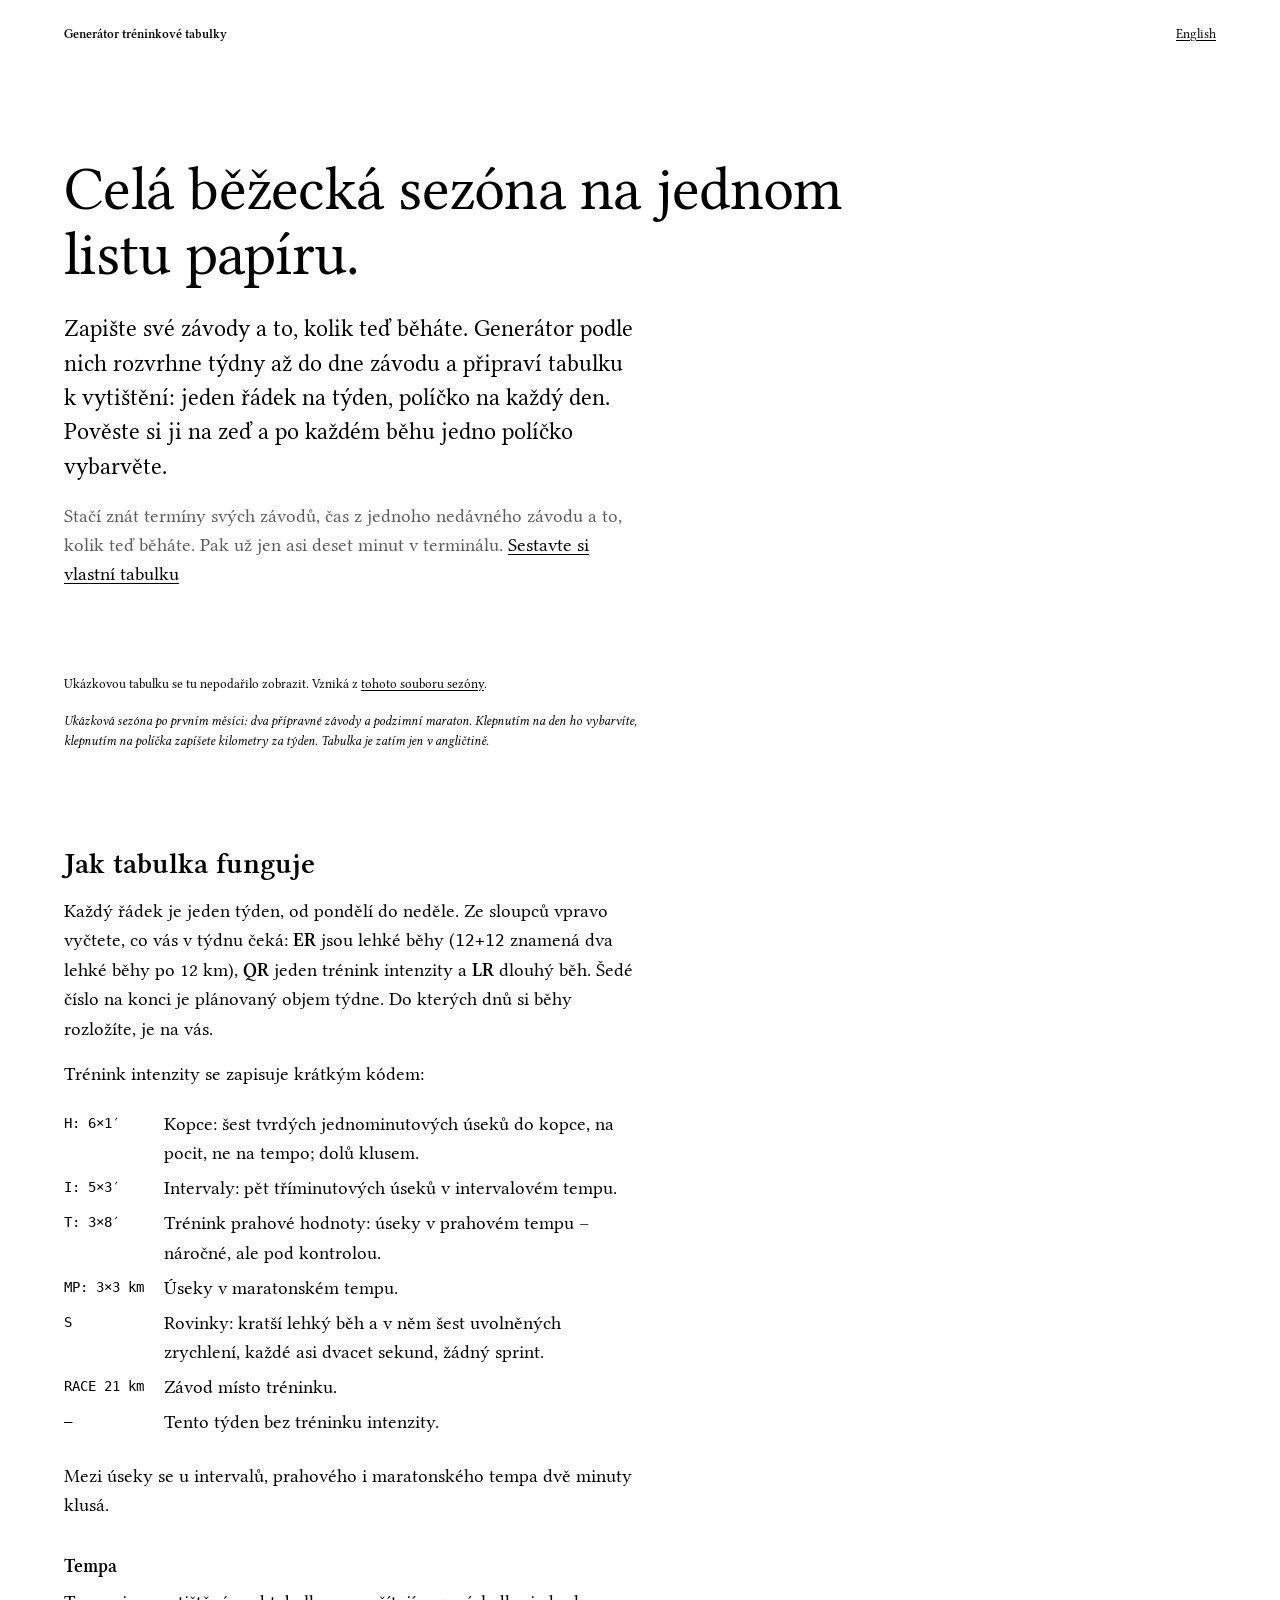
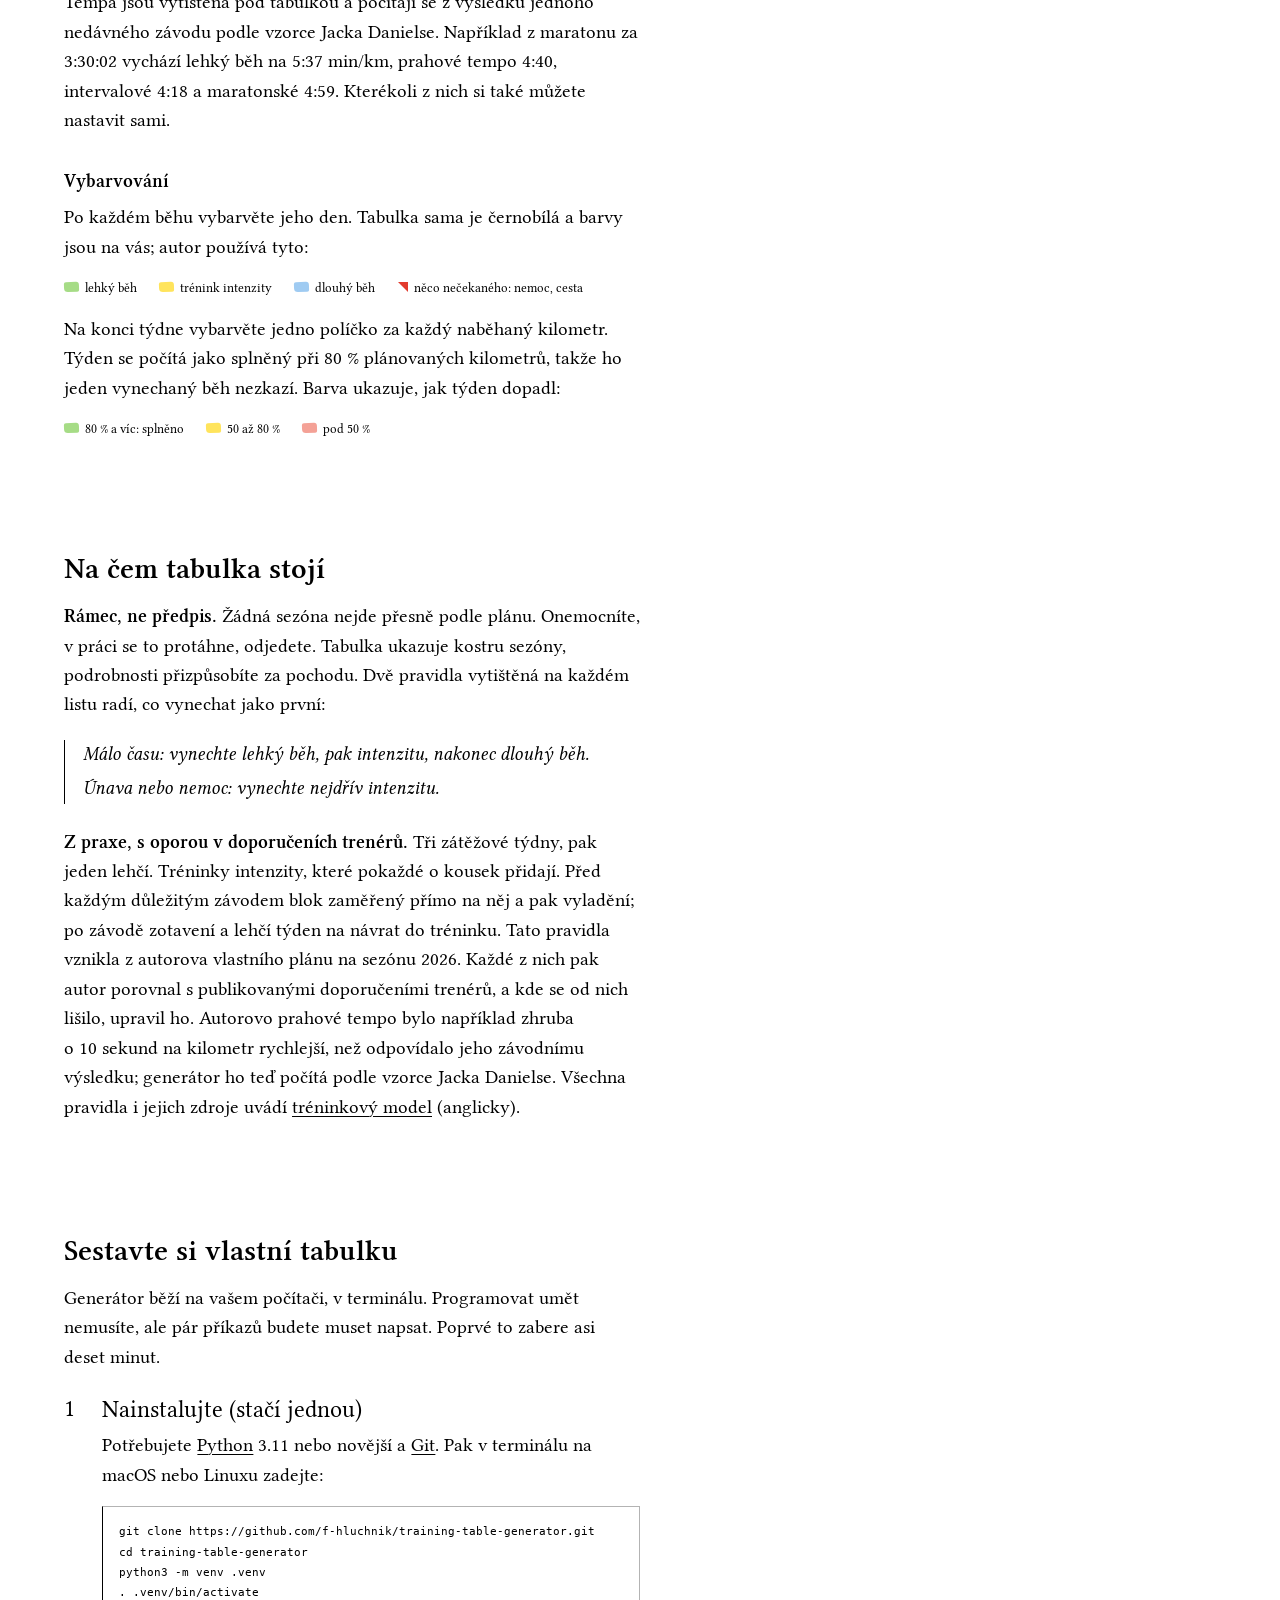
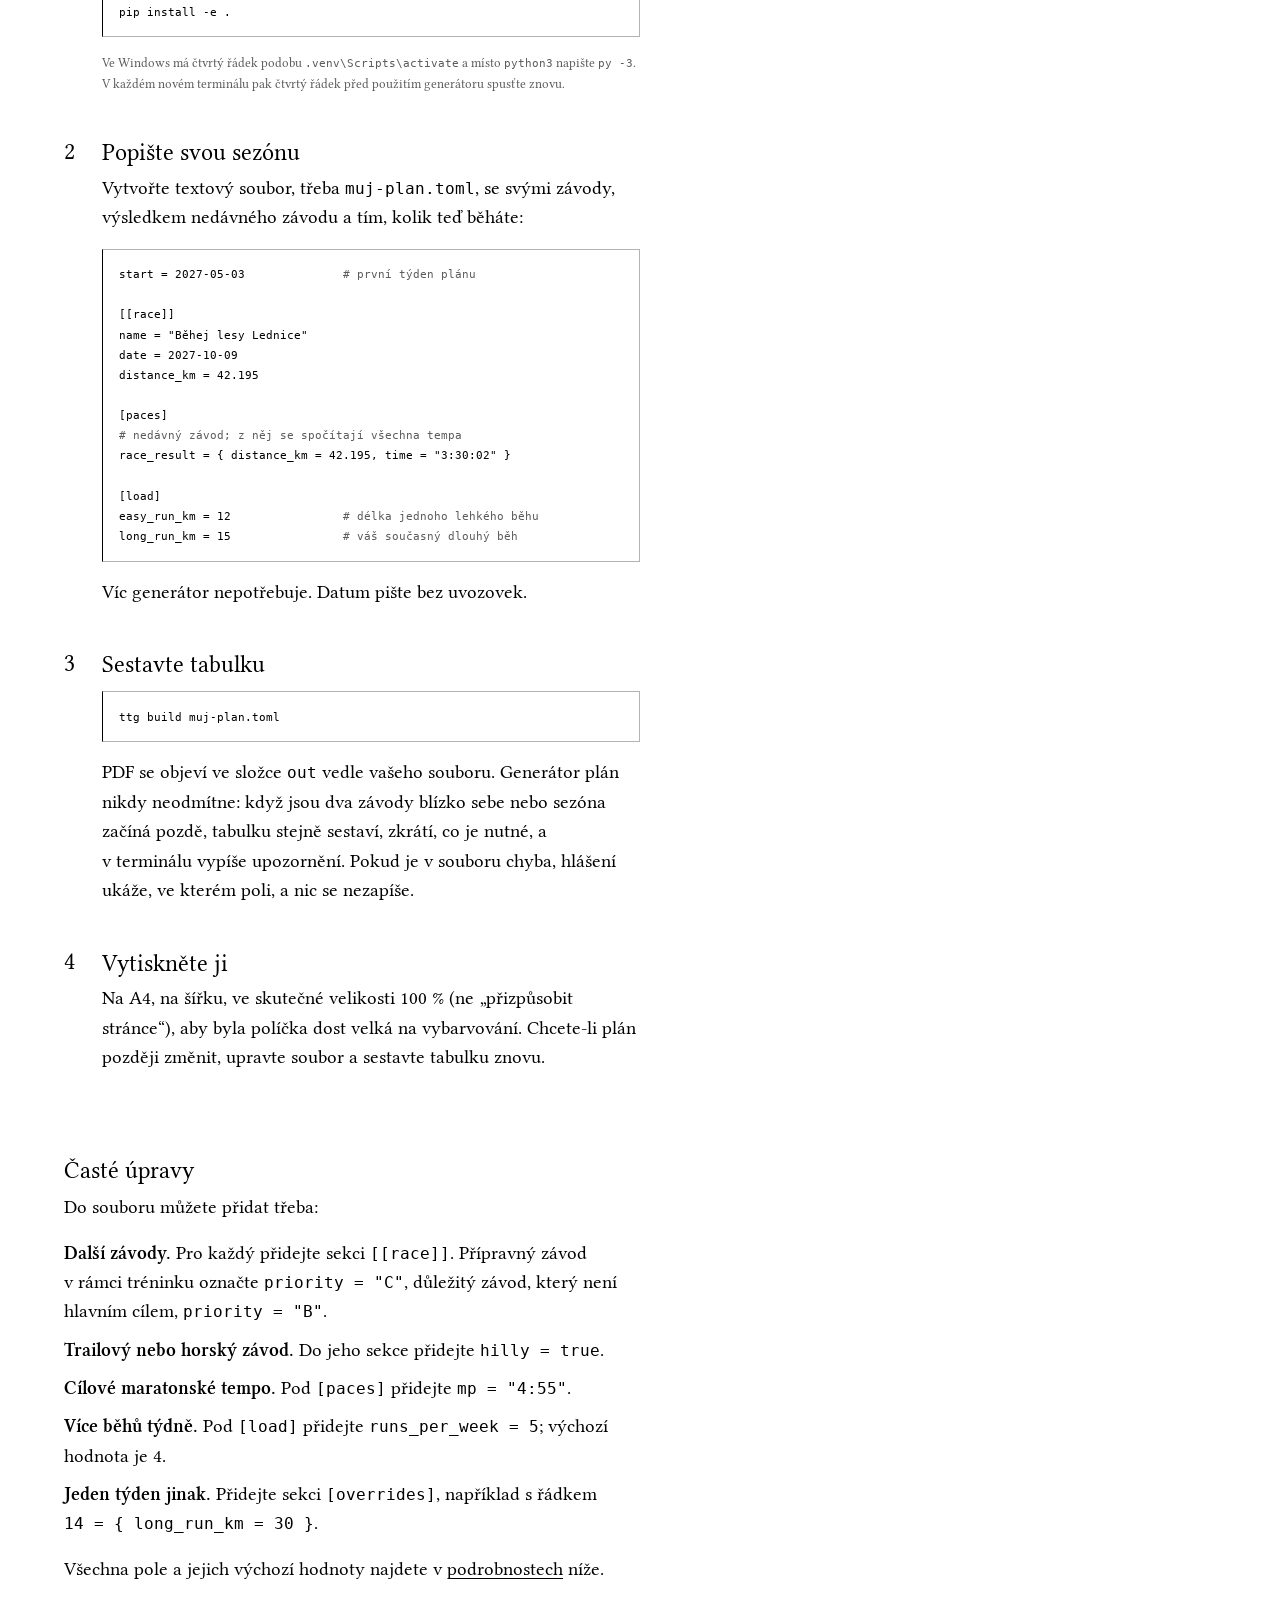
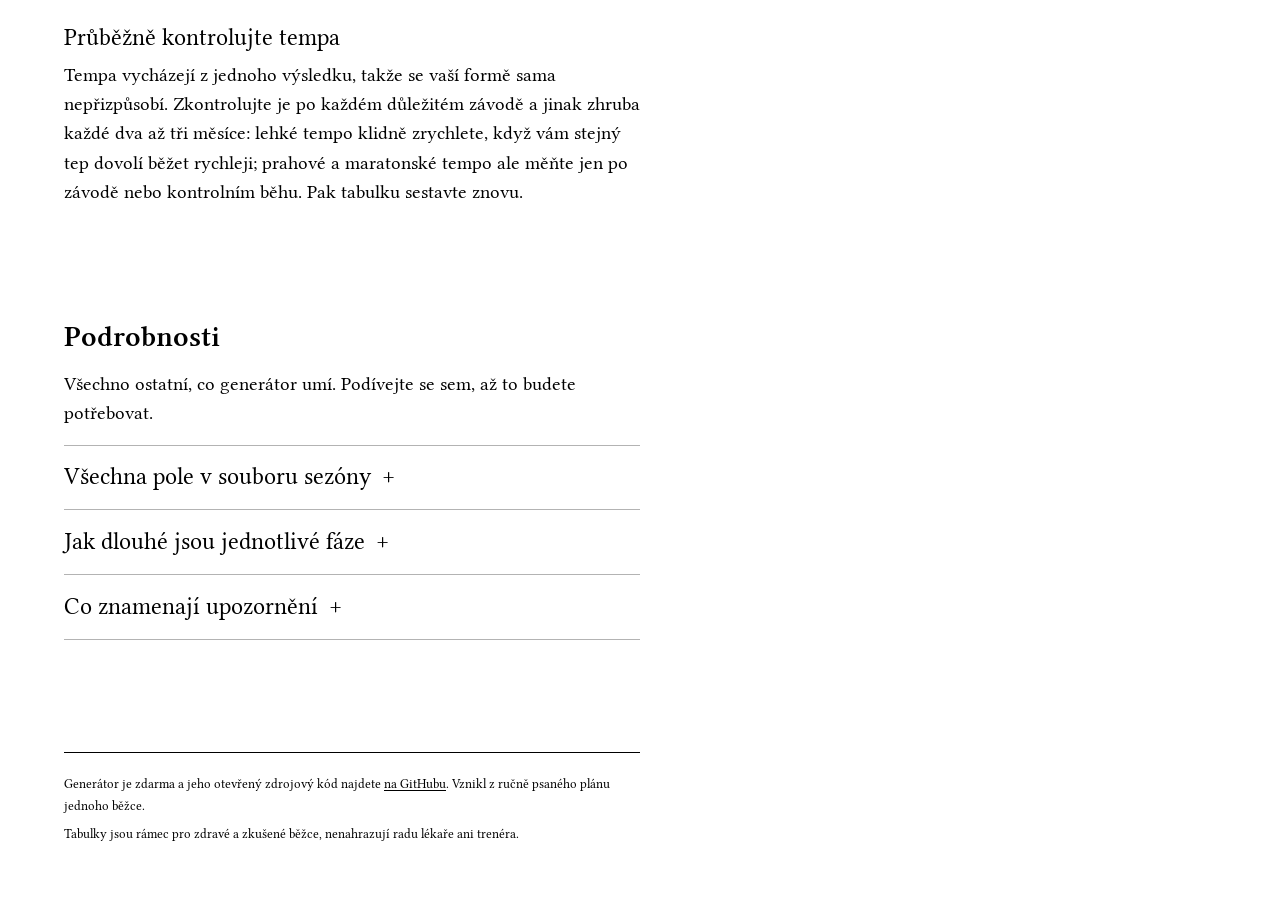
==== commit d0e73b0d: "T-23: red corner in the click cycle; Běhej lesy Lednice as the example - A day cycles easy → quality" ====
--- a/site/cs/index.html
+++ b/site/cs/index.html
@@ -178,8 +178,8 @@
               <pre><code>start = 2027-05-03              <span class="comment"># první týden plánu</span>
 
 [[race]]
-name = "Maraton Praha"
-date = 2027-10-10
+name = "Běhej lesy Lednice"
+date = 2027-10-09
 distance_km = 42.195
 
 [paces]
--- a/site/style.css
+++ b/site/style.css
@@ -61,6 +61,18 @@
   font-weight: 400;
   font-display: swap;
   src: url(fonts/dejavu-mono-latin-400-normal.woff2) format("woff2");
+  unicode-range: U+0000-00FF, U+0131, U+0152-0153, U+02BB-02BC, U+02C6, U+02DA, U+02DC, U+0304, U+0308, U+0329,
+    U+2000-206F, U+20AC, U+2122, U+2191, U+2193, U+2212, U+2215, U+FEFF, U+FFFD;
+}
+/* Czech letters for code such as race names; a subset of DejaVu Sans Mono 2.37 (same licence). */
+@font-face {
+  font-family: "DejaVu Sans Mono";
+  font-style: normal;
+  font-weight: 400;
+  font-display: swap;
+  src: url(fonts/dejavu-mono-latin-ext-400-normal.woff2) format("woff2");
+  unicode-range: U+0100-02BA, U+02BD-02C5, U+02C7-02CC, U+02CE-02D7, U+02DD-02FF, U+0304, U+0308, U+0329,
+    U+1D00-1DBF, U+1E00-1E9F, U+1EF2-1EFF, U+2020, U+20A0-20AB, U+20AD-20C0, U+2113, U+2C60-2C7F, U+A720-A7FF;
 }
 @font-face {
   font-family: "DejaVu Sans Mono";
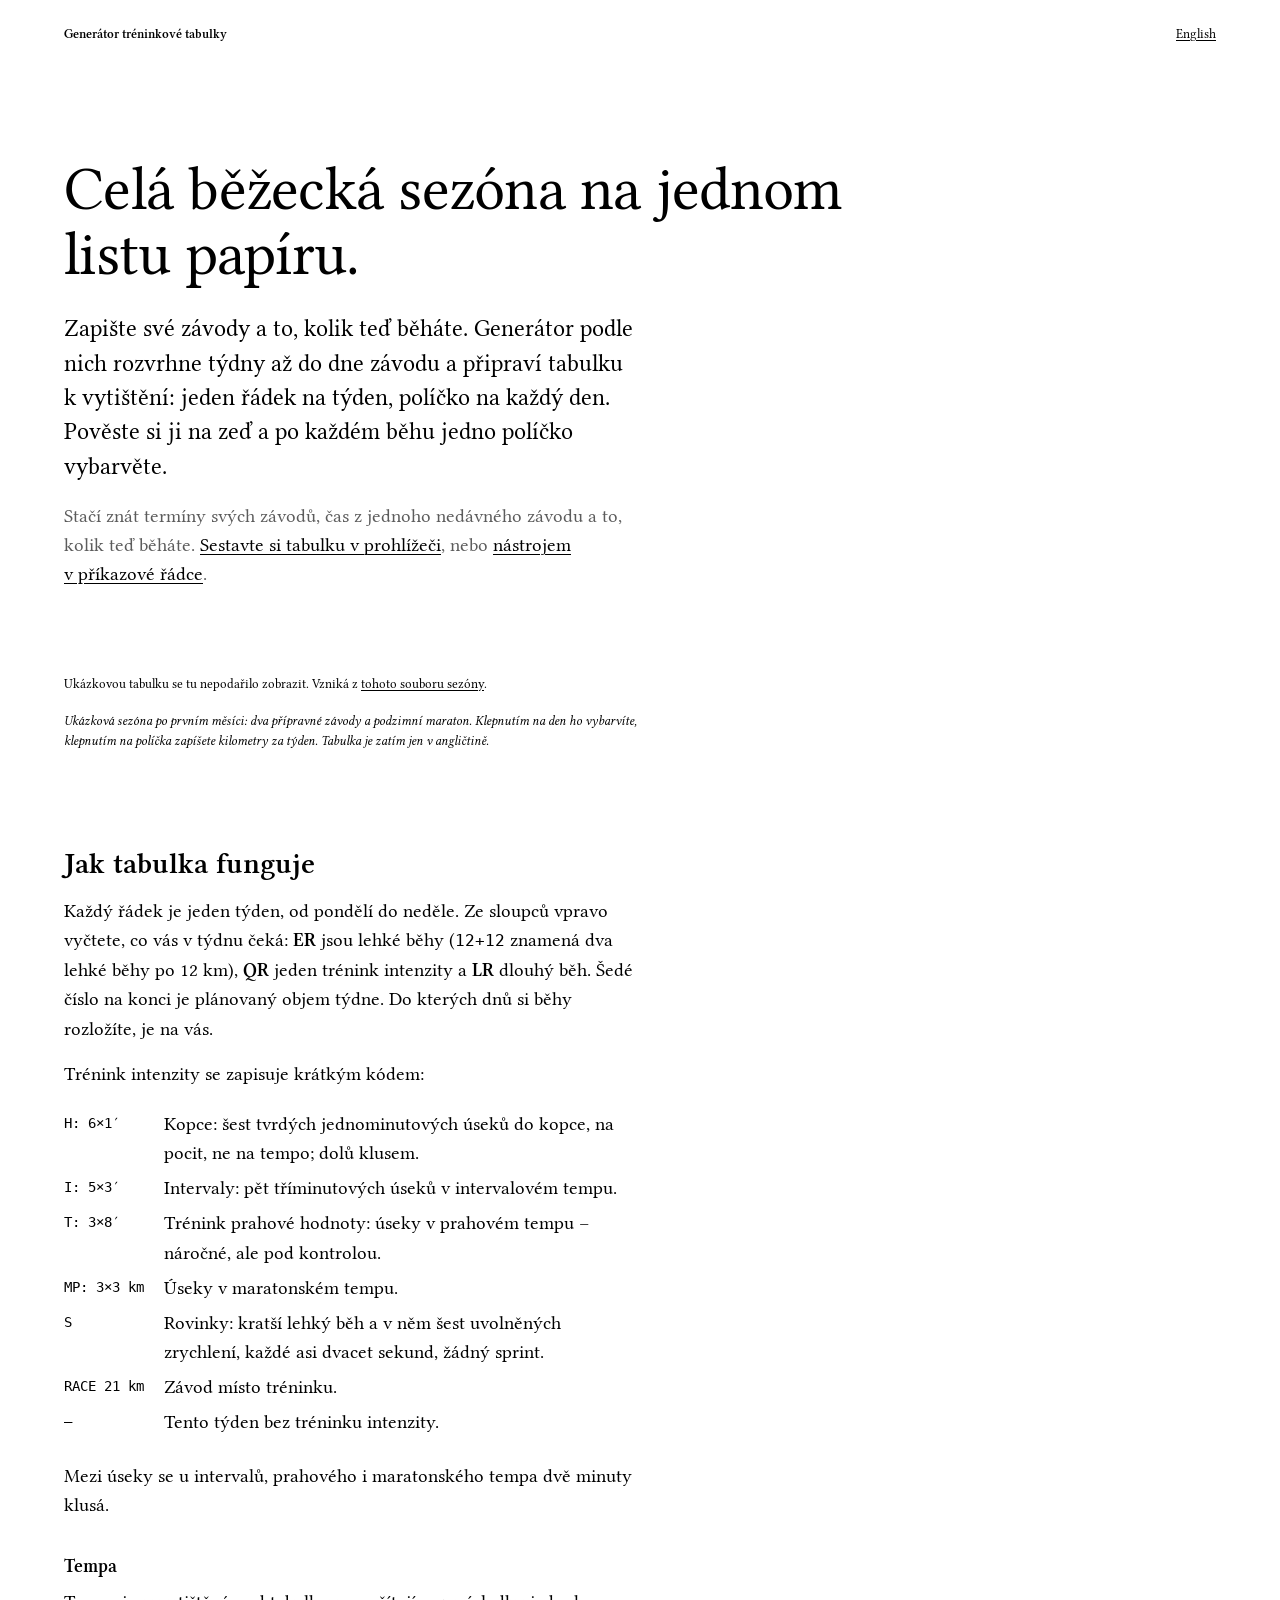
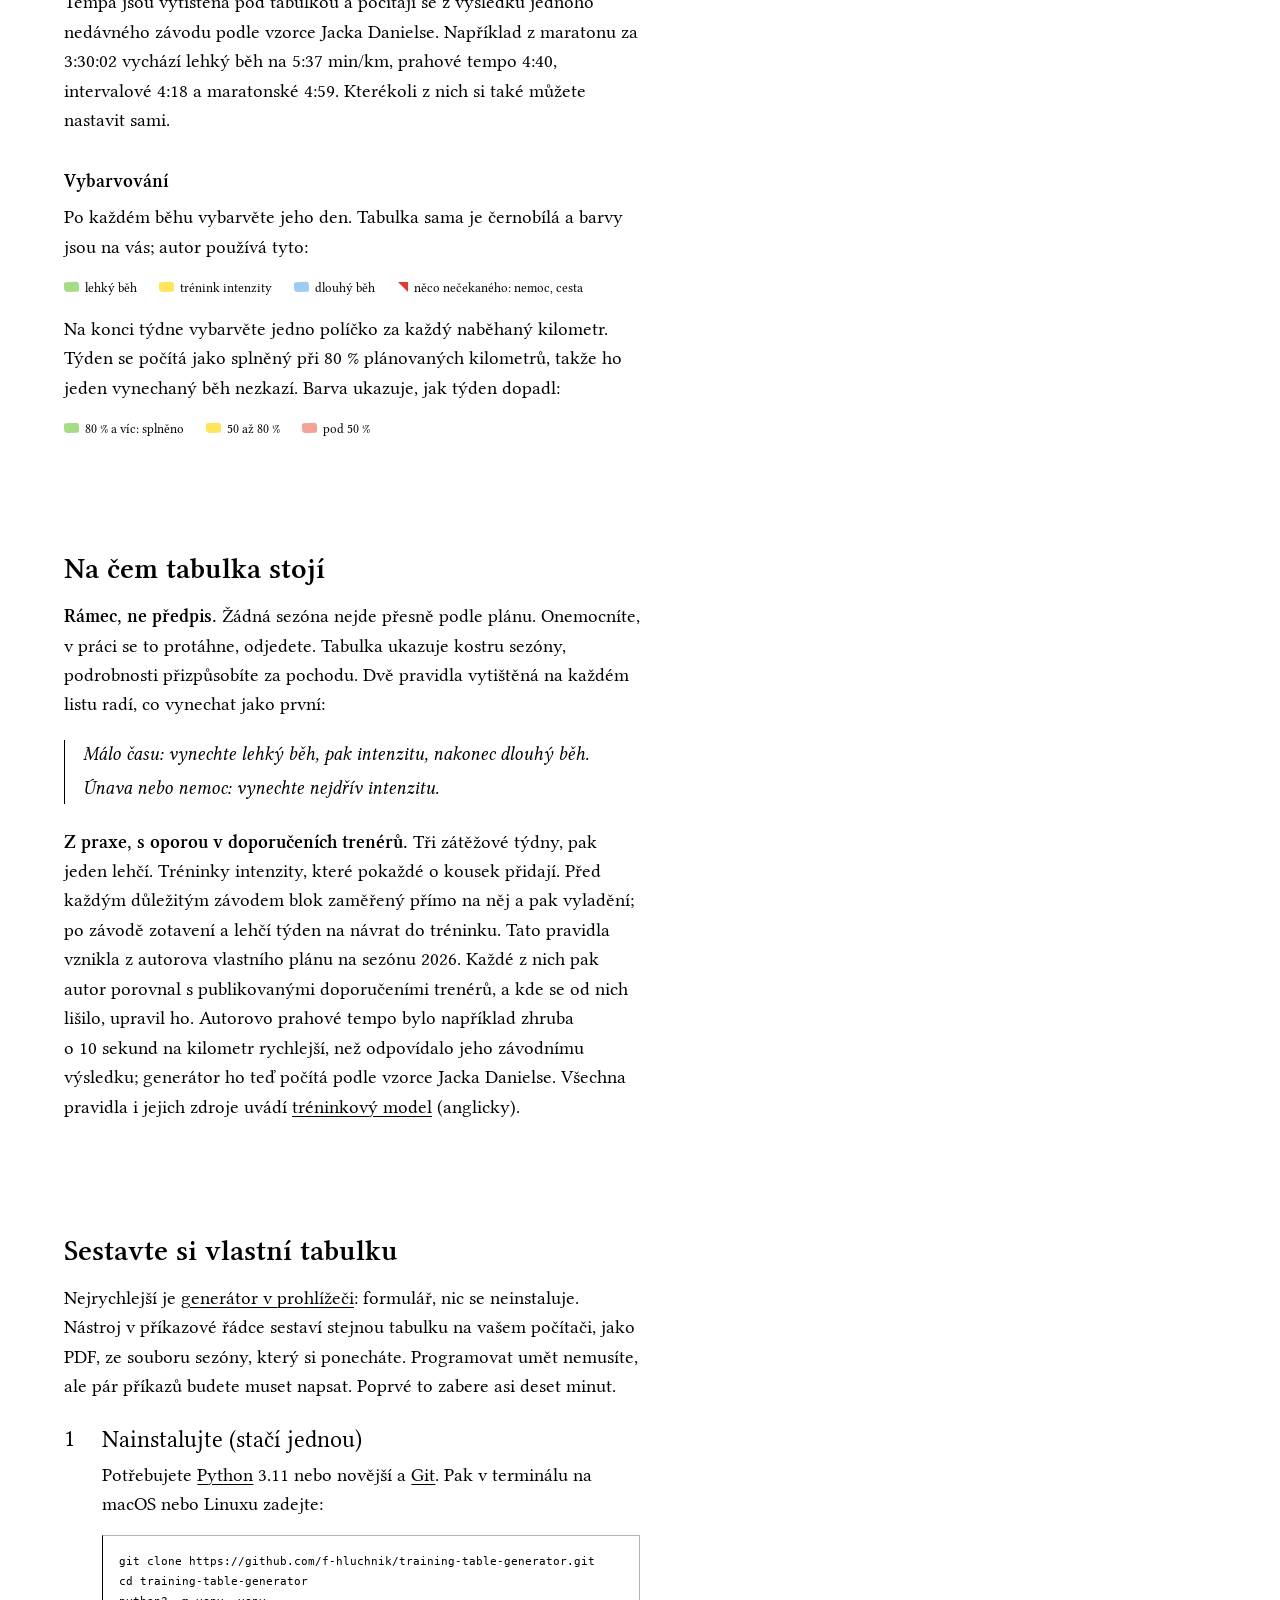
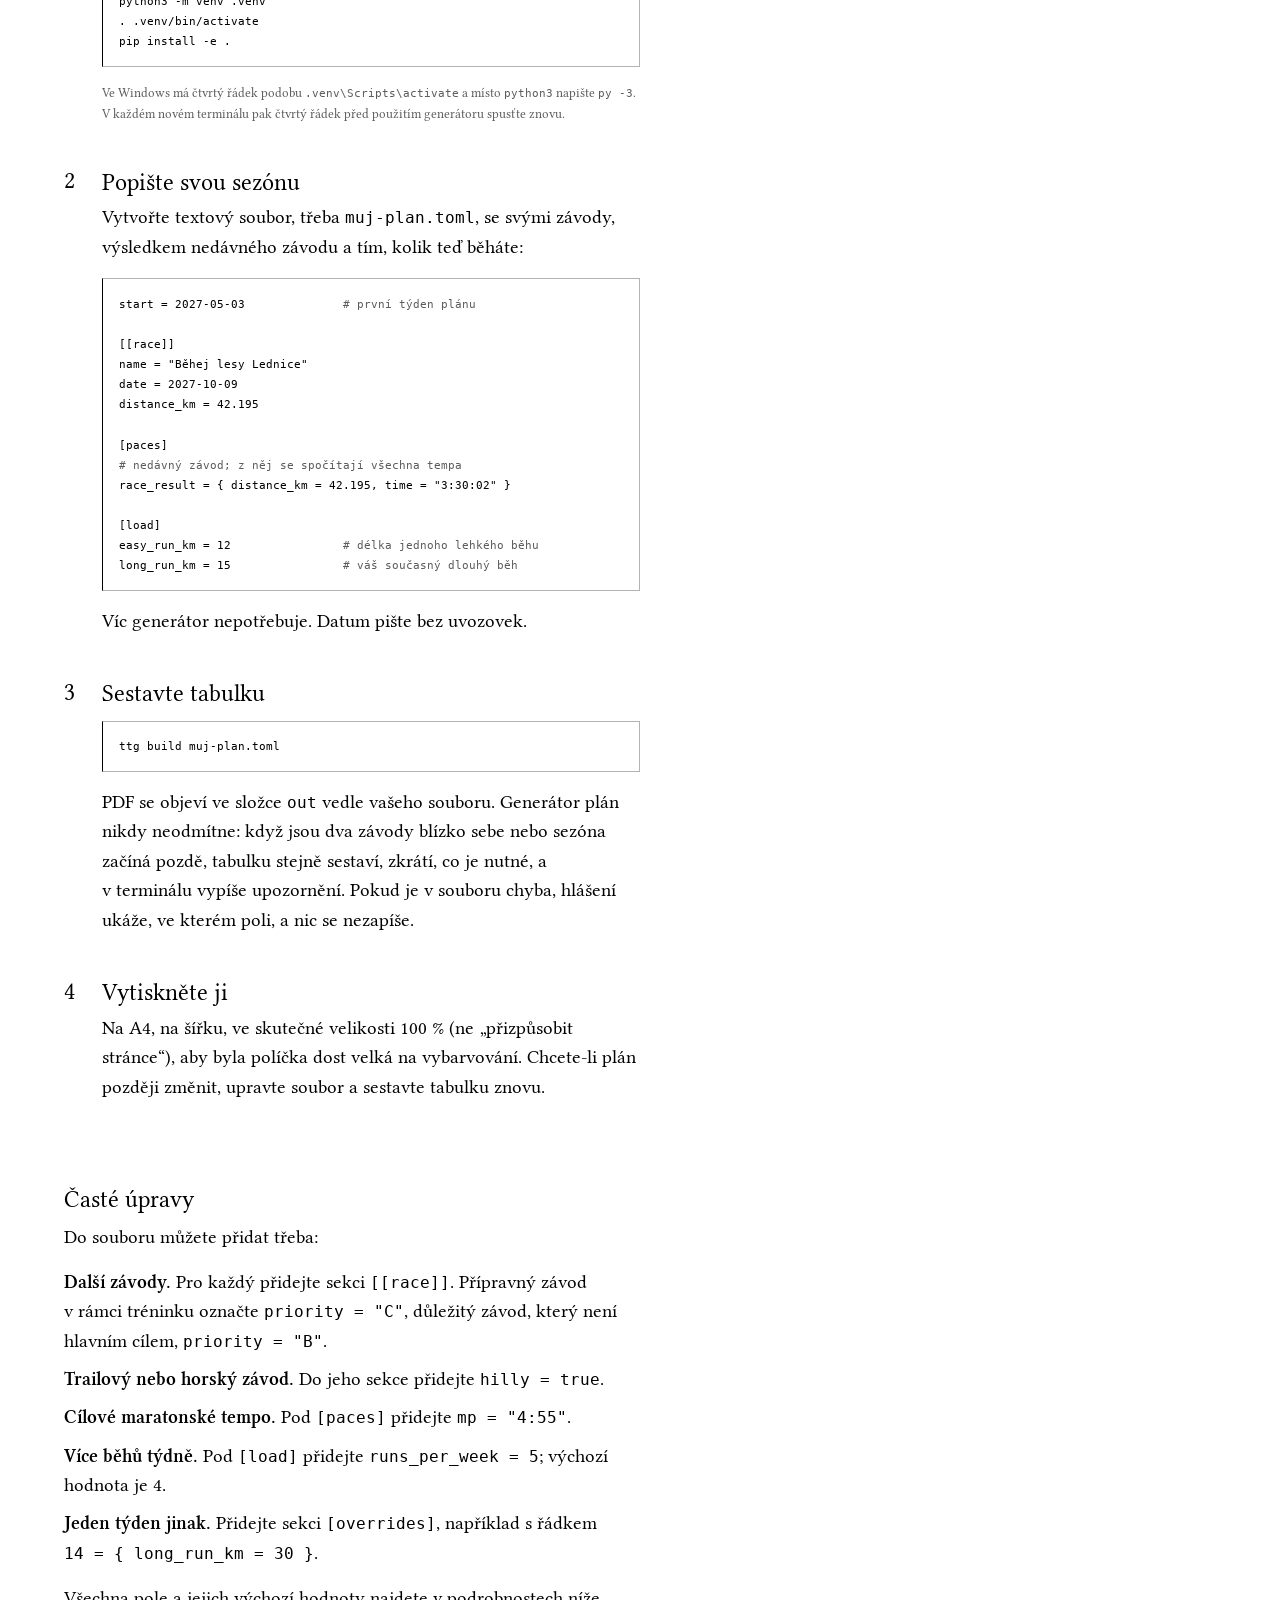
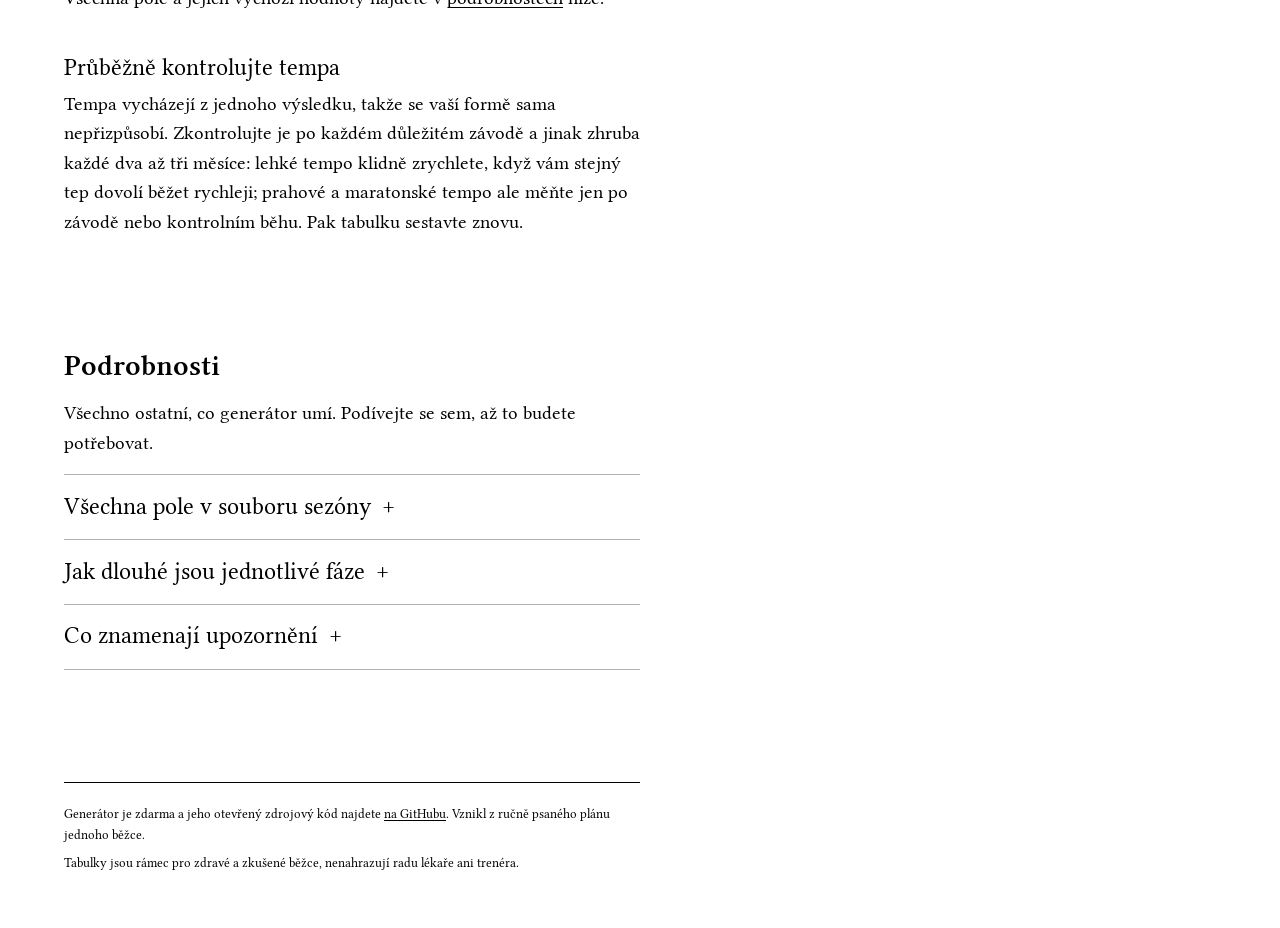
==== commit f04a9801: "T-24: the generator in the browser (D-052) A form in Czech and English with every season-file field " ====
--- a/site/cs/index.html
+++ b/site/cs/index.html
@@ -31,8 +31,9 @@
             jedno políčko vybarvěte.
           </p>
           <p class="needs">
-            Stačí znát termíny svých závodů, čas z&nbsp;jednoho nedávného závodu a to, kolik teď běháte. Pak
-            už jen asi deset minut v&nbsp;terminálu. <a href="#make">Sestavte si vlastní tabulku</a>
+            Stačí znát termíny svých závodů, čas z&nbsp;jednoho nedávného závodu a to, kolik teď běháte.
+            <a href="generator/">Sestavte si tabulku v&nbsp;prohlížeči</a>, nebo
+            <a href="#make">nástrojem v&nbsp;příkazové řádce</a>.
           </p>
         </div>
 
@@ -148,8 +149,10 @@
         <section aria-labelledby="make">
           <h2 id="make">Sestavte si vlastní tabulku</h2>
           <p>
-            Generátor běží na vašem počítači, v&nbsp;terminálu. Programovat umět nemusíte, ale pár příkazů
-            budete muset napsat. Poprvé to zabere asi deset minut.
+            Nejrychlejší je <a href="generator/">generátor v&nbsp;prohlížeči</a>: formulář, nic se neinstaluje.
+            Nástroj v&nbsp;příkazové řádce sestaví stejnou tabulku na vašem počítači, jako PDF, ze souboru sezóny,
+            který si ponecháte. Programovat umět nemusíte, ale pár příkazů budete muset napsat. Poprvé to zabere
+            asi deset minut.
           </p>
           <ol class="steps">
             <li>
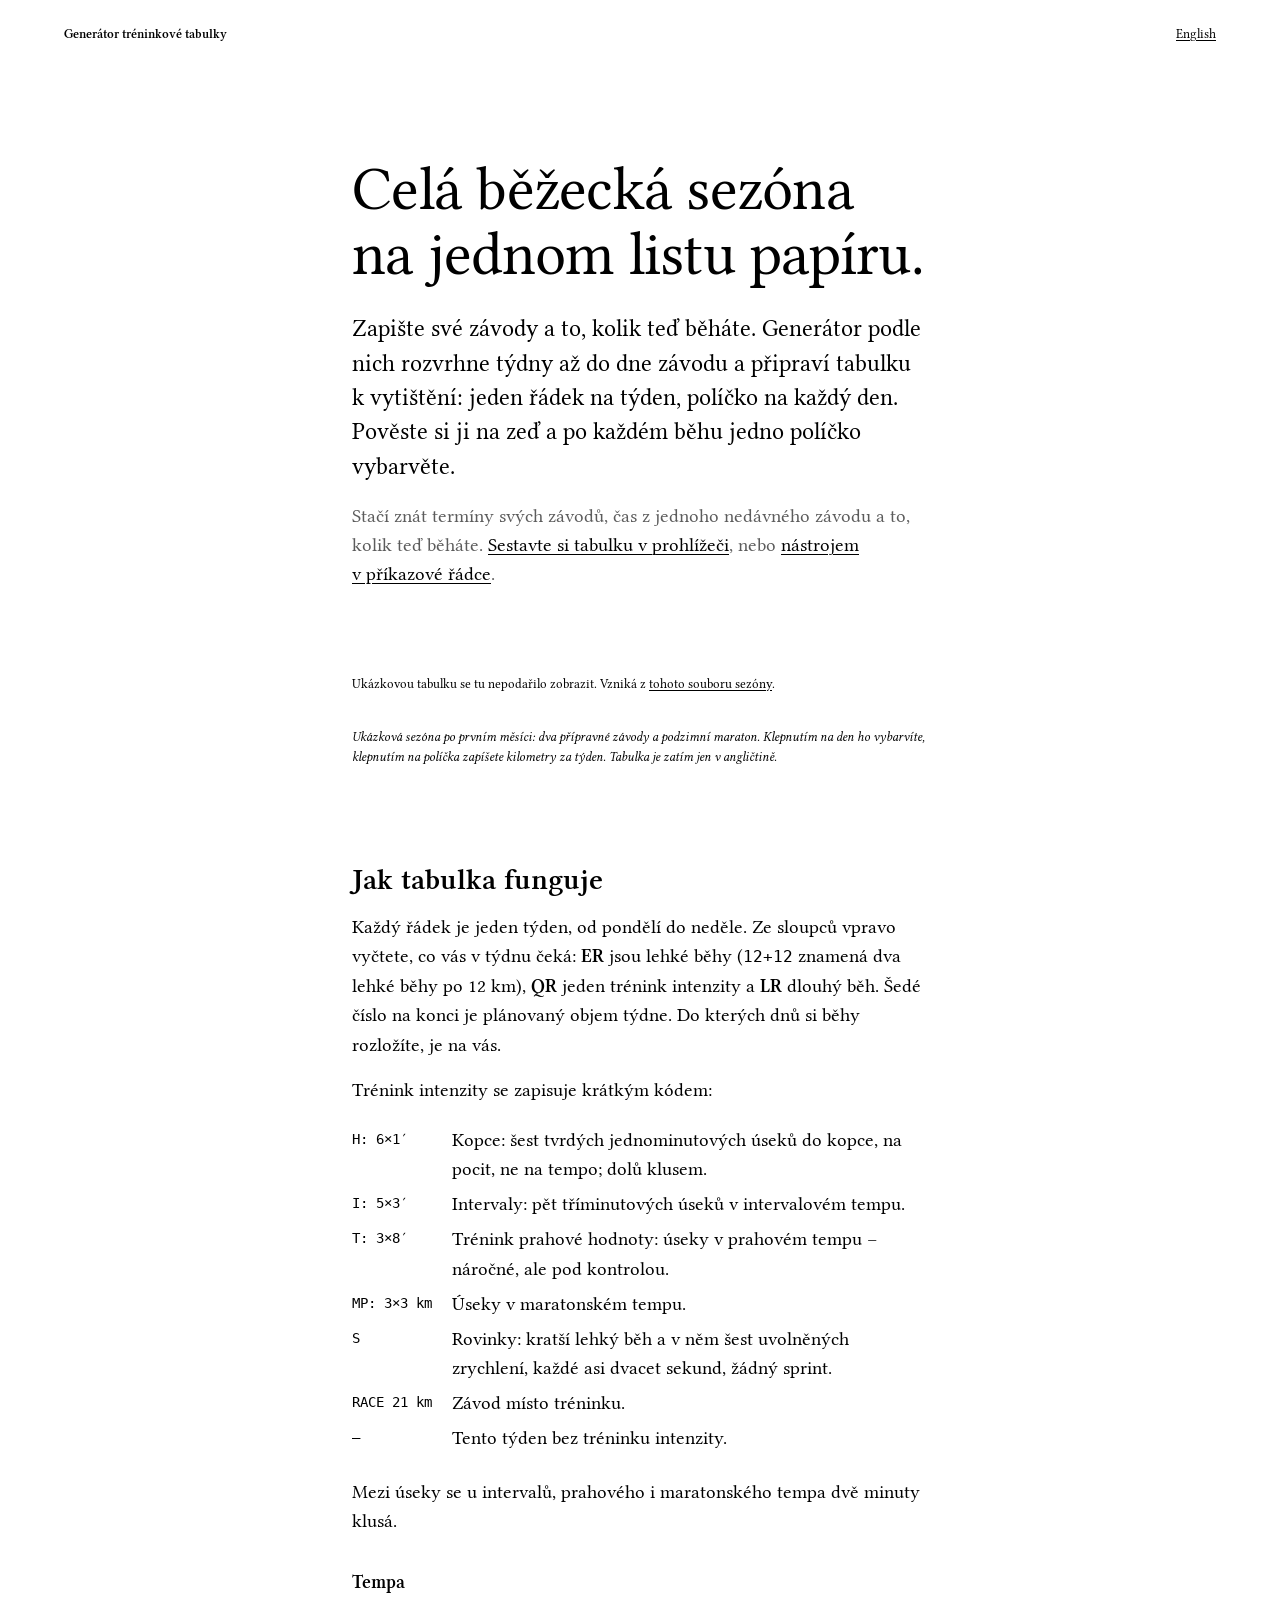
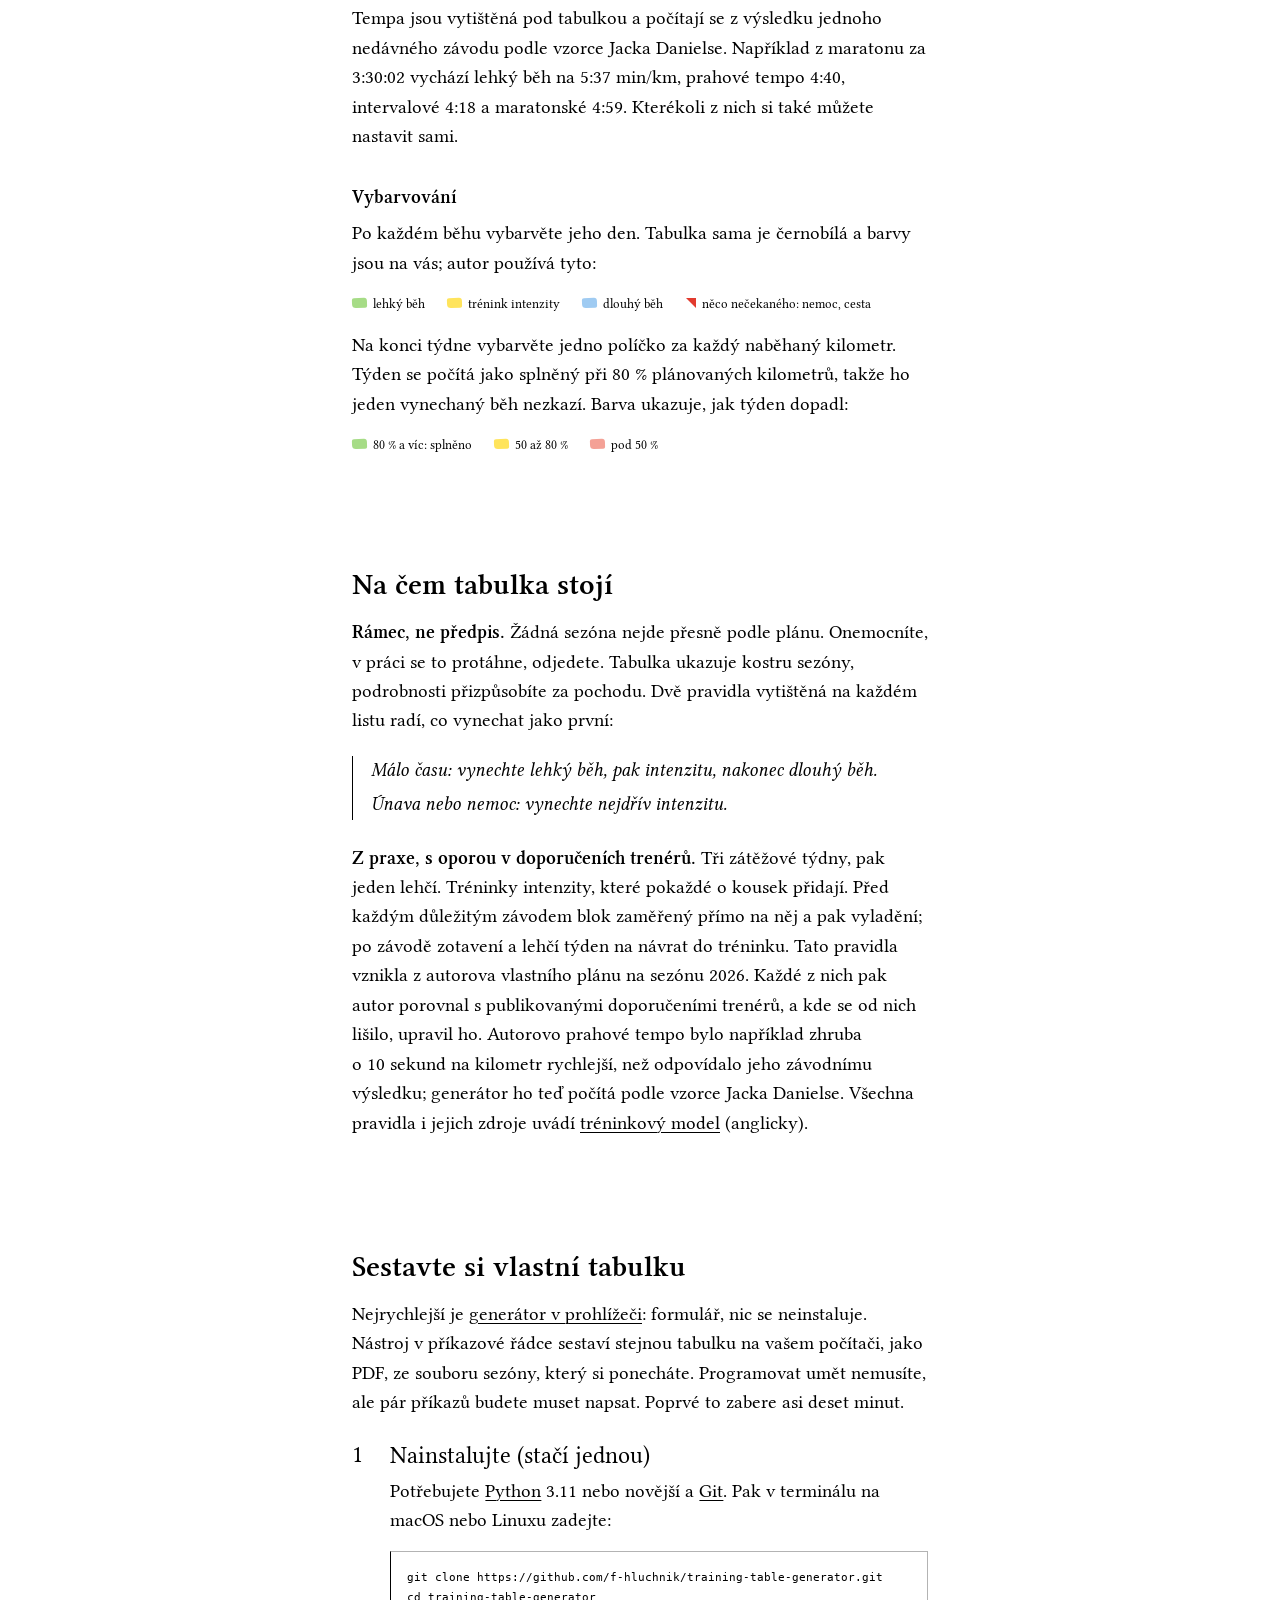
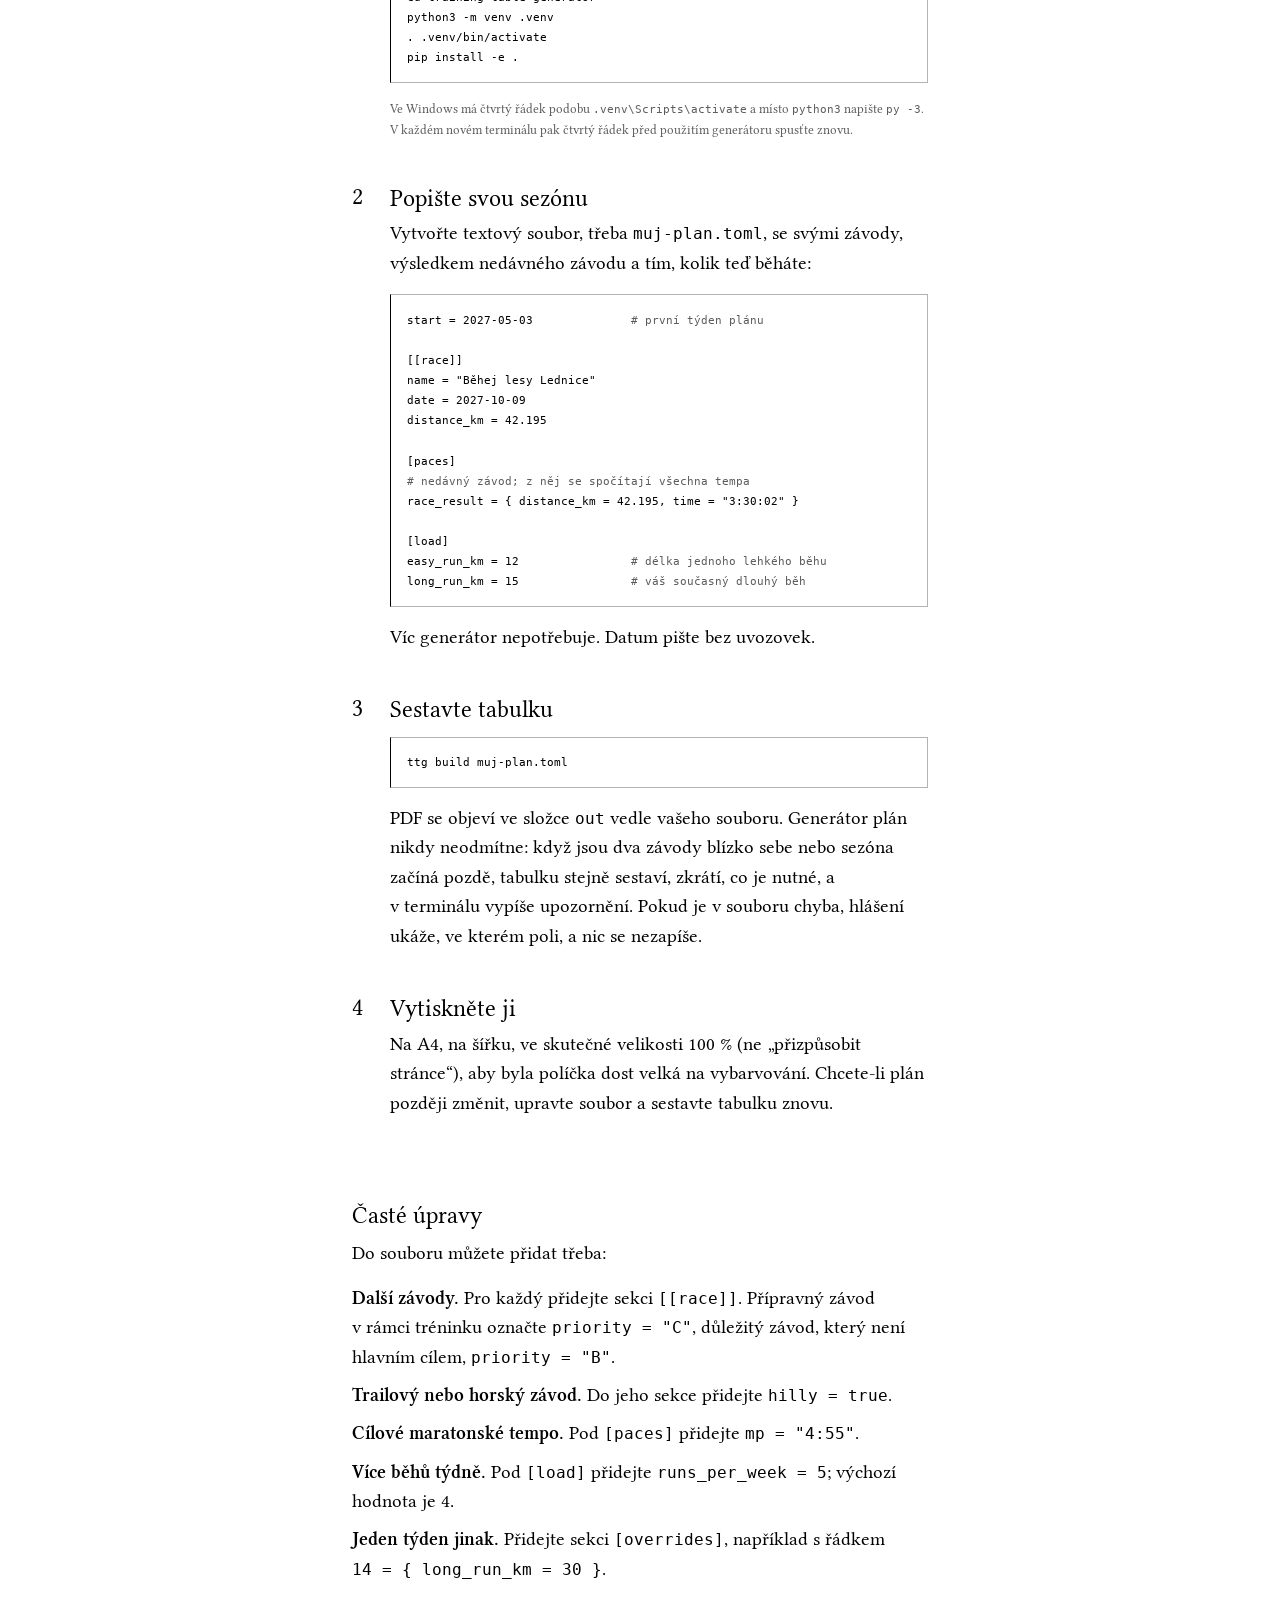
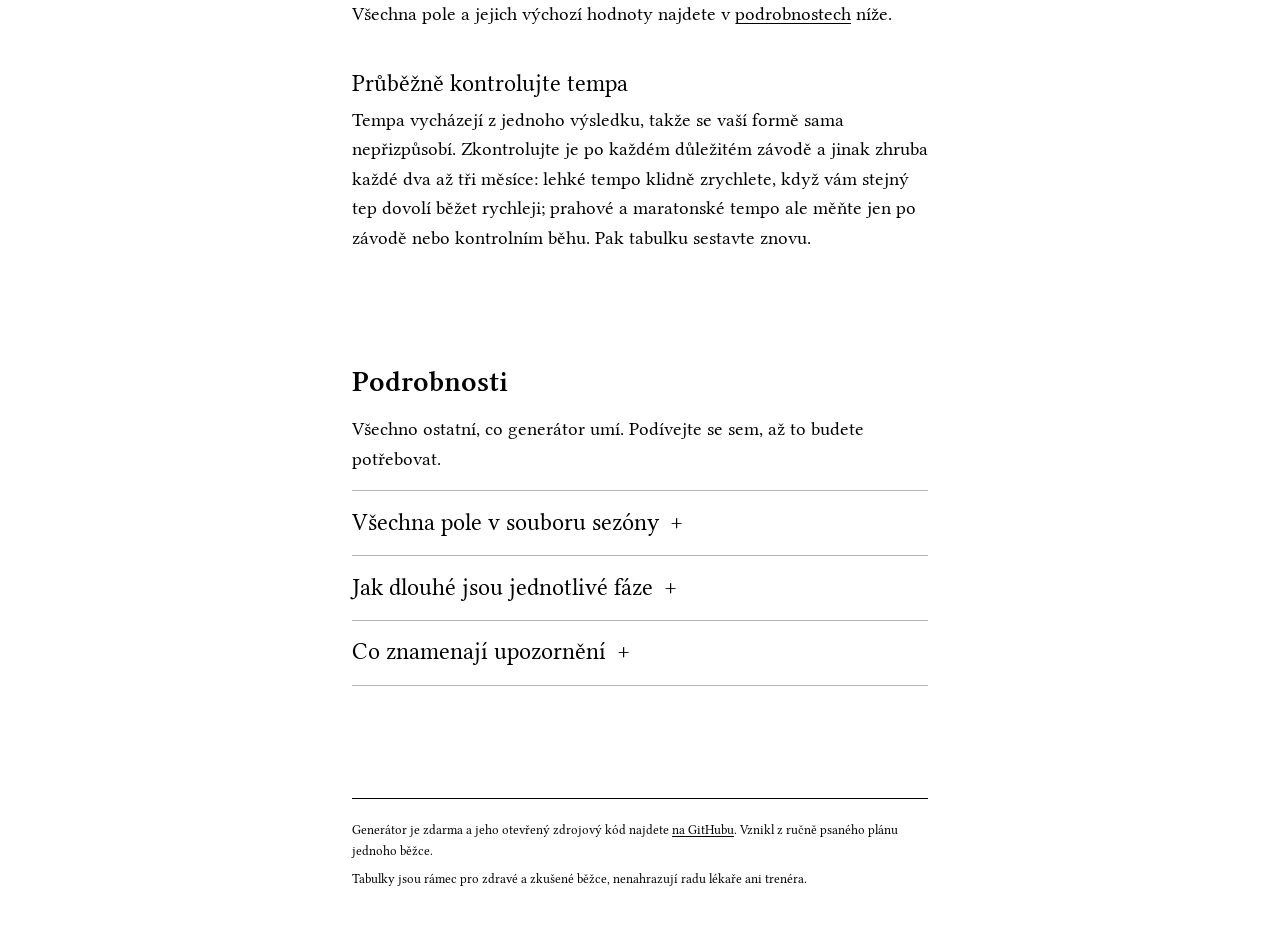
==== commit 14d01746: "T-26: centre the landing page's text column and example sheet (D-054) On a wide screen the landing p" ====
--- a/site/cs/index.html
+++ b/site/cs/index.html
@@ -16,7 +16,7 @@
     <script type="module" src="../sheet.js"></script>
   </head>
   <body>
-    <div class="page">
+    <div class="page landing">
       <header class="masthead">
         <a class="name" href="./">Generátor tréninkové tabulky</a>
         <a href="../" hreflang="en" lang="en">English</a>
--- a/site/style.css
+++ b/site/style.css
@@ -165,6 +165,46 @@
   text-decoration: none;
 }
 
+/* ---------------------------------------------------------------- the column (landing page) */
+
+/* The text is a centred column; the example sheet is wider than it and takes all three tracks, so
+   it overhangs the text evenly on both sides (D-054). */
+.landing {
+  --tracks: minmax(0, 1fr) min(100%, var(--measure)) minmax(0, 1fr);
+}
+.landing main,
+.landing .sheet-figure {
+  display: grid;
+  grid-template-columns: var(--tracks);
+}
+.landing main > *,
+.landing .sheet-figure > * {
+  grid-column: 2;
+  min-width: 0;
+}
+.landing main > .sheet-figure,
+.landing .sheet-figure > .sheet-scroll {
+  grid-column: 1 / -1;
+}
+.landing .sheet-toggle {
+  justify-self: start;
+}
+.landing .sheet-scroll {
+  text-align: center; /* a sheet wider than the box still starts at its left edge and scrolls */
+}
+.landing .sheet-paper {
+  text-align: left;
+}
+/* The footer's text must not stretch the sheet: as wide as the table, no wider, as in the PDF. */
+.landing .sheet-footer {
+  width: 0;
+  min-width: 100%;
+}
+.landing .colophon {
+  margin-left: auto;
+  margin-right: auto;
+}
+
 /* ---------------------------------------------------------------- hero */
 
 .hero {
@@ -715,6 +755,9 @@
 }
 
 @media print {
+  .landing main {
+    display: block;
+  }
   .sheet-figure,
   .masthead a[hreflang] {
     display: none;
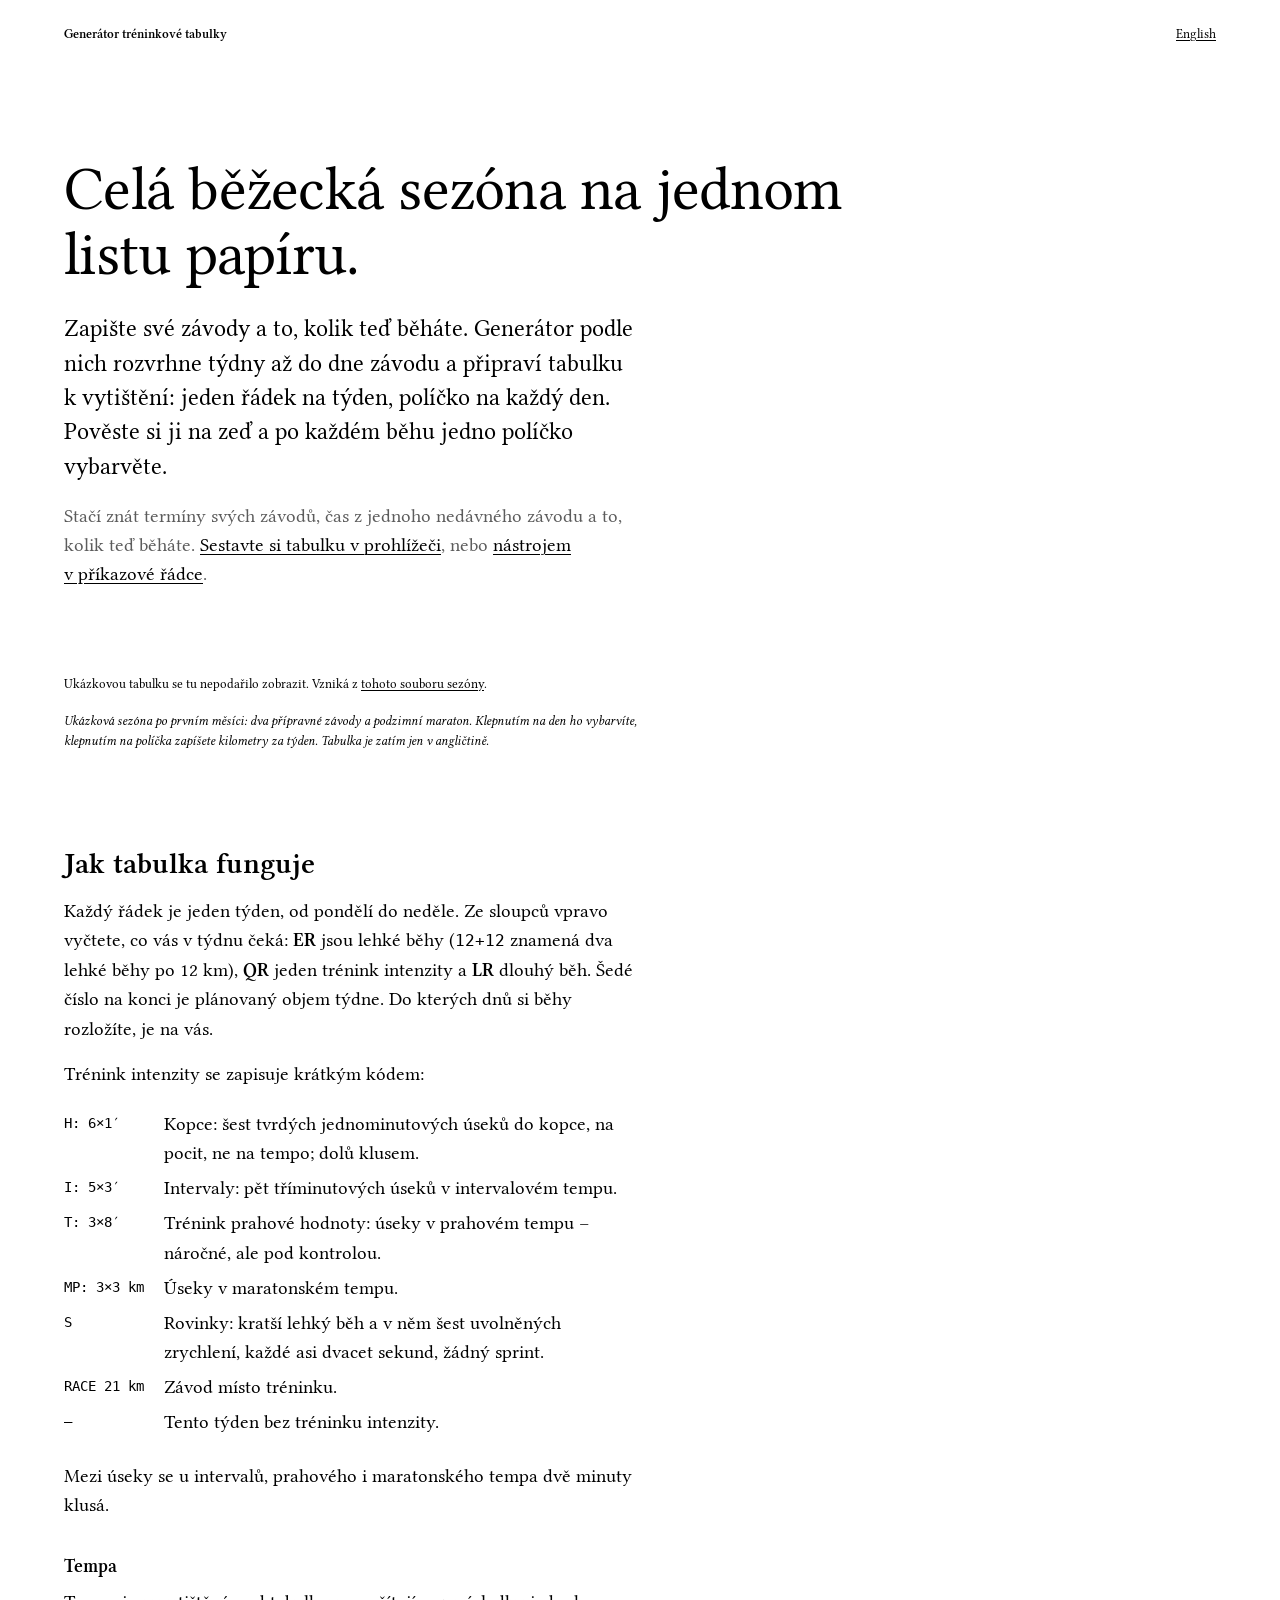
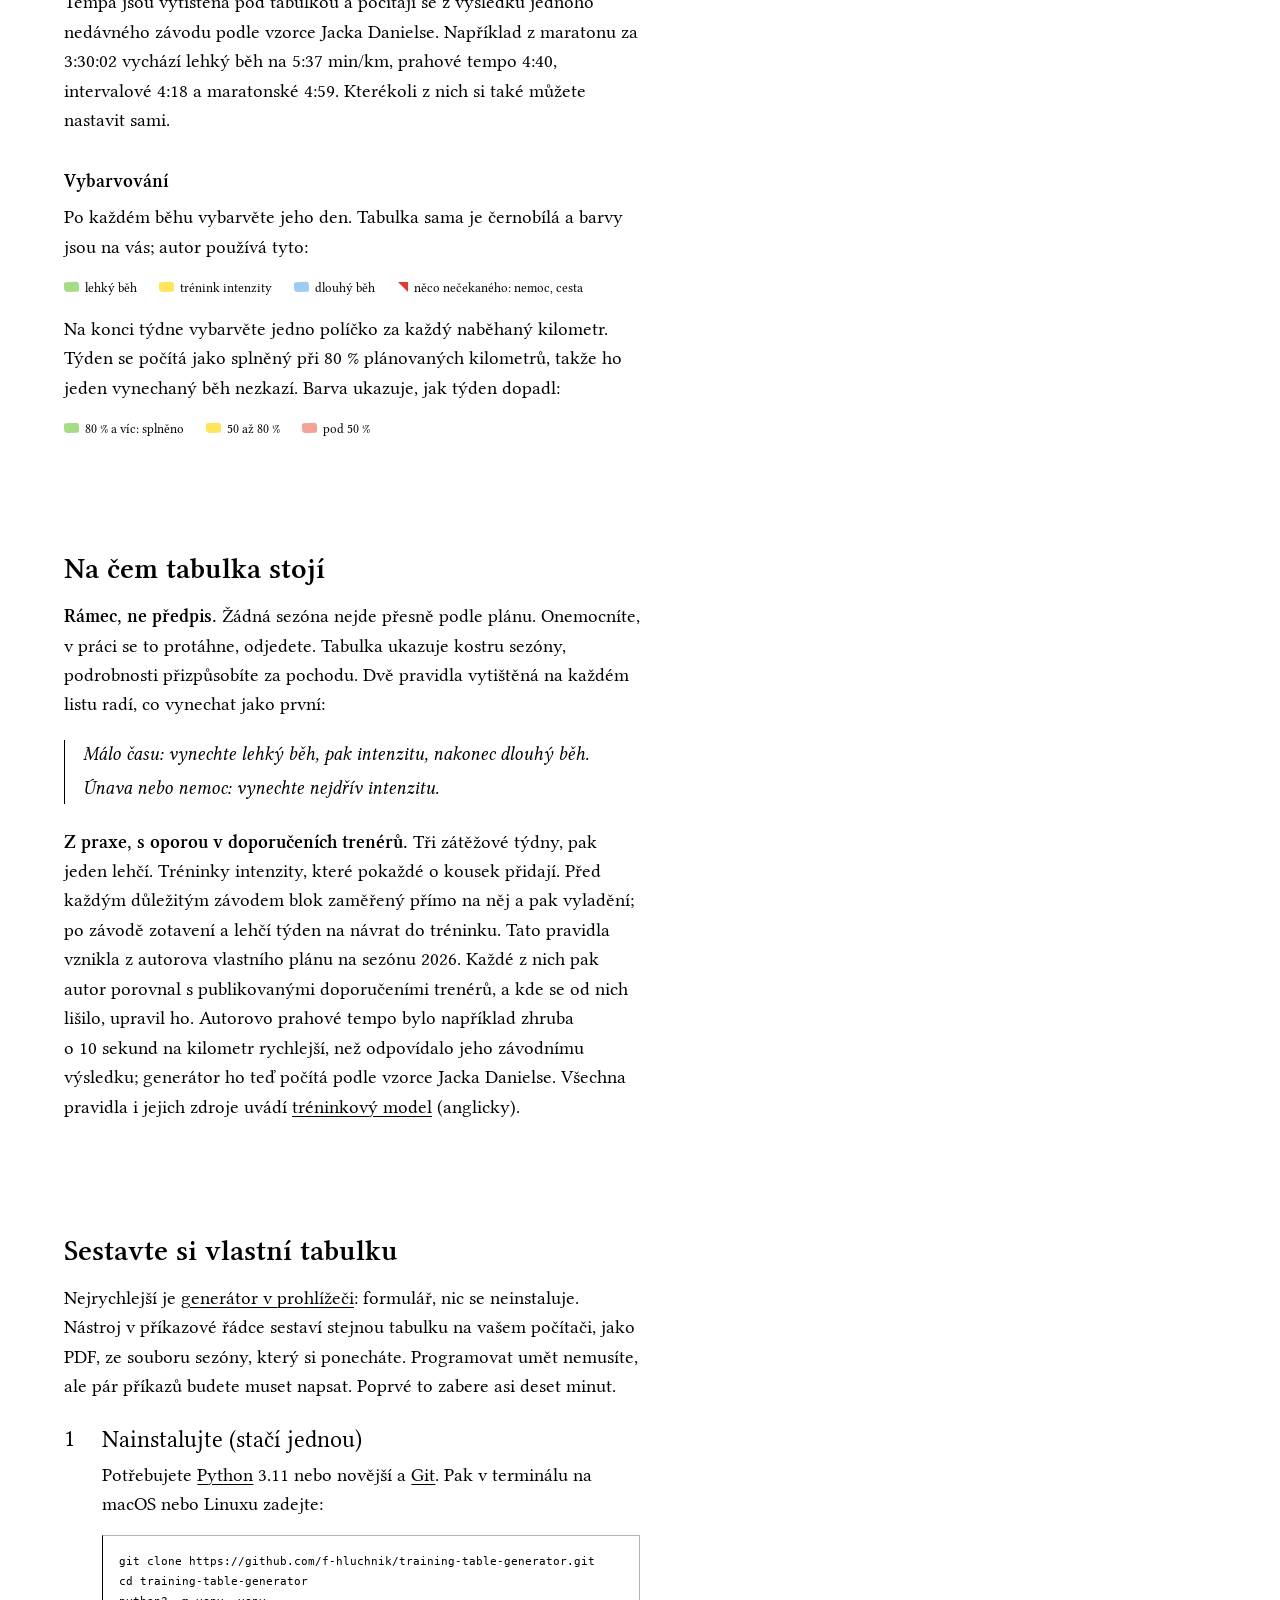
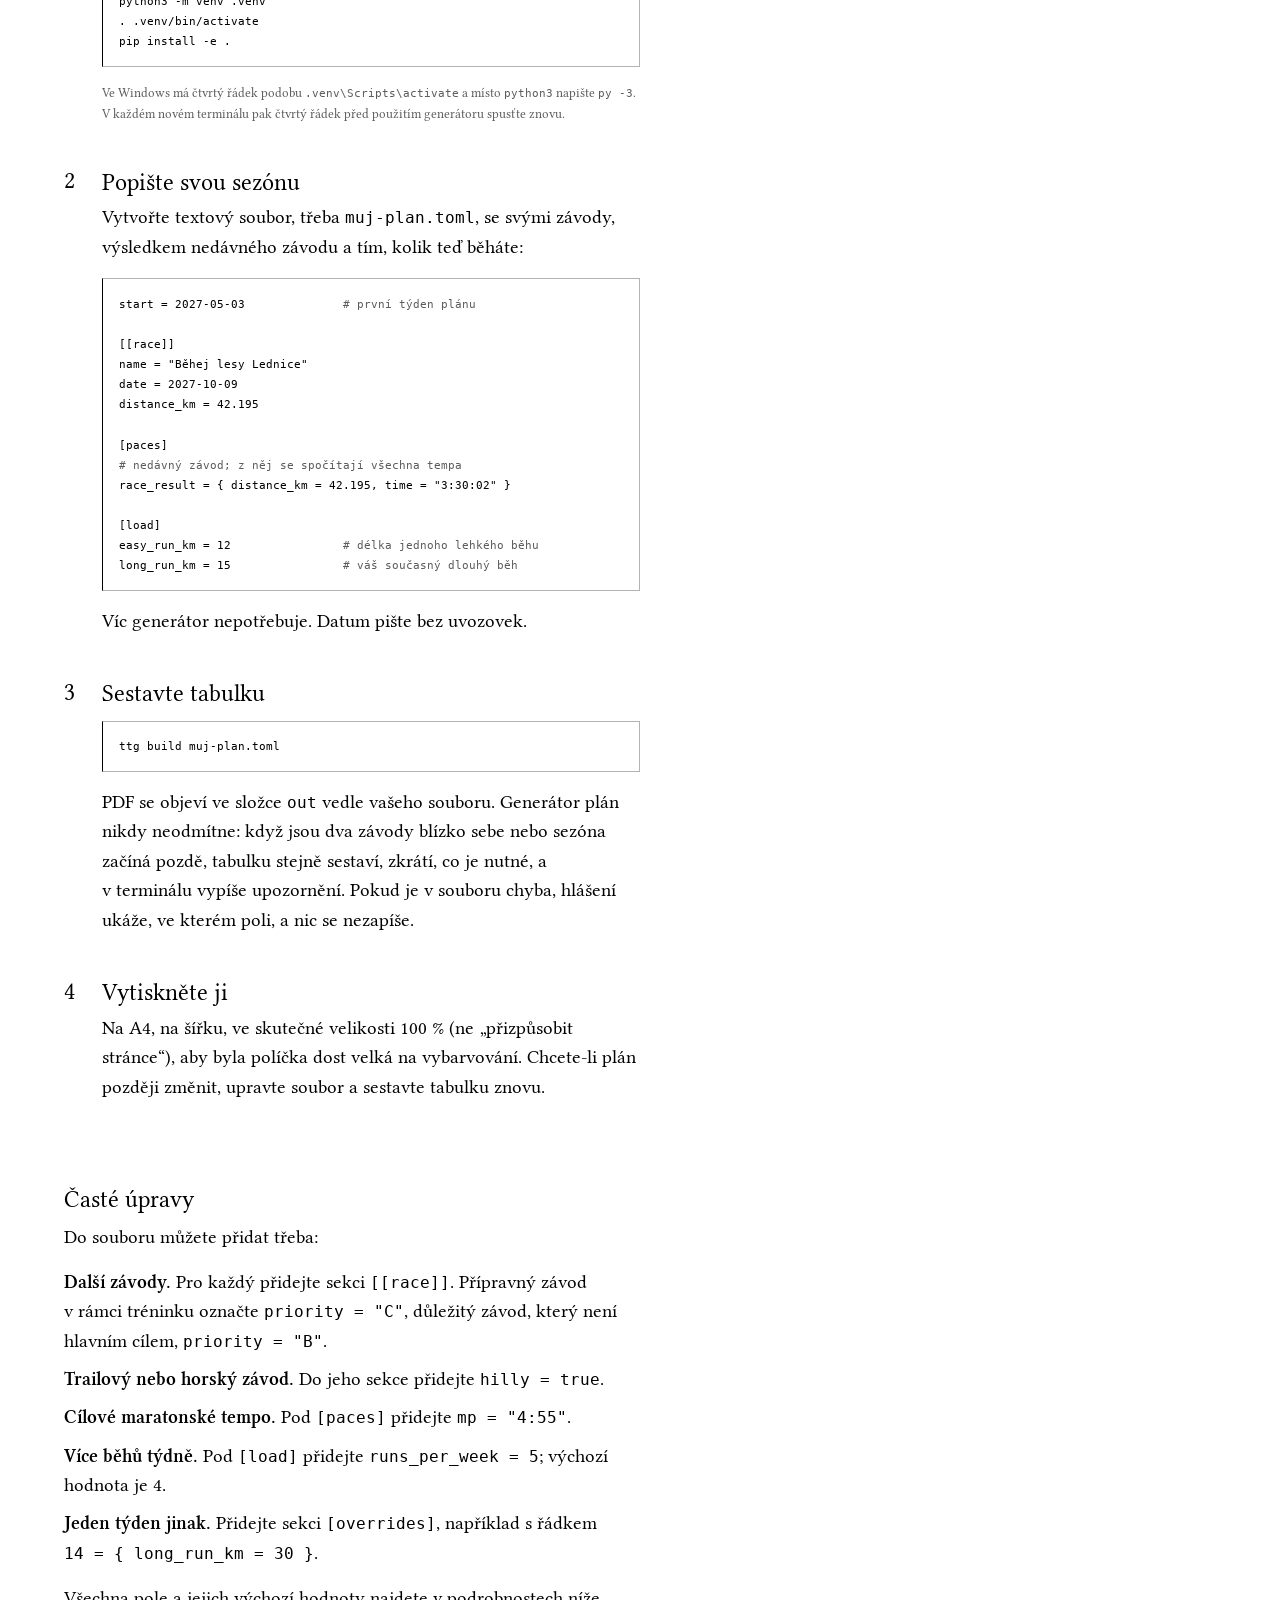
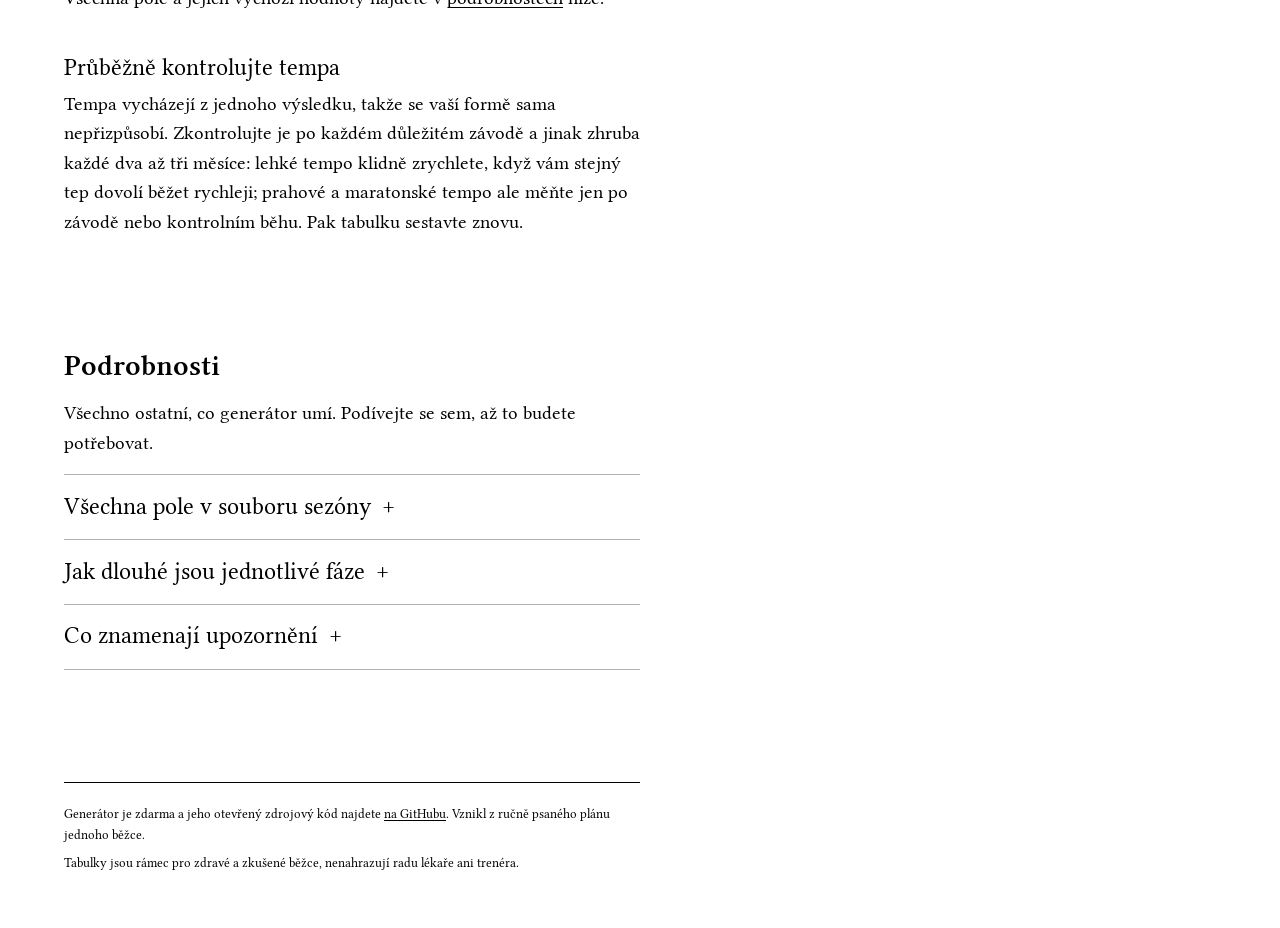
==== commit e5e2b7cb: "T-27: beginner mode [load] beginner = true builds up gently for a first race (D-054, TRAINING_MODEL " ====
--- a/site/cs/index.html
+++ b/site/cs/index.html
@@ -16,7 +16,7 @@
     <script type="module" src="../sheet.js"></script>
   </head>
   <body>
-    <div class="page landing">
+    <div class="page">
       <header class="masthead">
         <a class="name" href="./">Generátor tréninkové tabulky</a>
         <a href="../" hreflang="en" lang="en">English</a>
@@ -295,10 +295,12 @@
 
             <h4>Tempa: <code>[paces]</code></h4>
             <dl class="fields">
-              <dt><code>race_result</code> <span>povinné</span></dt>
+              <dt><code>race_result</code> <span>povinné, kromě začátečníka</span></dt>
               <dd>
                 Nedávný závod, zapsaný jako <code>{ distance_km = 21.1, time = "1:39:30" }</code>. Čas je ve
-                tvaru <code>"h:mm:ss"</code> nebo <code>"m:ss"</code>. Z&nbsp;něj se počítají všechna tempa.
+                tvaru <code>"h:mm:ss"</code> nebo <code>"m:ss"</code>. Z&nbsp;něj se počítají všechna tempa. Ještě
+                jste nezávodili? Uběhněte sami 5&nbsp;km tak rychle, jak to v&nbsp;pohodě jde, a zadejte ten čas.
+                Začátečník ho může vynechat: tabulka pak radí běžet tempem, při kterém se dá mluvit.
               </dd>
               <dt><code>easy</code>, <code>mp</code>, <code>threshold</code>, <code>interval</code> <span>"m:ss" na km</span></dt>
               <dd>
@@ -310,15 +312,29 @@
 
             <h4>Kolik teď běháte: <code>[load]</code></h4>
             <dl class="fields">
-              <dt><code>easy_run_km</code> <span>číslo, povinné</span></dt>
-              <dd>Délka jednoho lehkého běhu. Celou sezónu zůstává stejná; v&nbsp;lehčích týdnech je poslední lehký běh týdne poloviční.</dd>
+              <dt><code>beginner</code> <span>true nebo false, výchozí false</span></dt>
+              <dd>
+                <code>beginner = true</code> zvyšuje zátěž pozvolna, pro ty, kdo s&nbsp;běháním nebo s&nbsp;danou
+                tratí začínají: zhruba o&nbsp;1&nbsp;km týdně, první měsíc bez náročných tréninků, pak jen rovinky
+                a krátké kopce, dlouhý běh vrcholí blízko délky závodu (u&nbsp;10&nbsp;km a kratších) a žádná
+                upozornění. Výsledek závodu a délka lehkého běhu jsou pak nepovinné a stačí 2 až 4 běhy týdně.
+              </dd>
+              <dt><code>easy_run_km</code> <span>číslo, povinné, kromě začátečníka</span></dt>
+              <dd>
+                Délka jednoho lehkého běhu. Celou sezónu zůstává stejná; v&nbsp;lehčích týdnech je poslední lehký
+                běh týdne poloviční. Začátečníkovi lehké běhy rostou; bez zadané délky začínají na třech
+                čtvrtinách dlouhého běhu.
+              </dd>
               <dt><code>long_run_km</code> <span>číslo, povinné</span></dt>
               <dd>
                 Dlouhý běh prvního týdne. V&nbsp;každém zátěžovém týdnu se prodlouží o&nbsp;2&nbsp;km, až po hranici danou
                 závodem.
               </dd>
-              <dt><code>runs_per_week</code> <span>3 až 6, výchozí 4</span></dt>
-              <dd>Vždy jeden trénink intenzity a jeden dlouhý běh; ostatní jsou lehké běhy.</dd>
+              <dt><code>runs_per_week</code> <span>3 až 6, výchozí 4; začátečník 2 až 4, výchozí 3</span></dt>
+              <dd>
+                Vždy jeden trénink intenzity a jeden dlouhý běh; ostatní jsou lehké běhy. Začátečník se dvěma
+                běhy týdně má jeden lehký běh a dlouhý běh.
+              </dd>
             </dl>
 
             <h4>Tabulka: <code>[sheet]</code></h4>
@@ -404,6 +420,12 @@
               <dd>Vámi nastavené prahové tempo se od spočítaného liší o&nbsp;víc než 10&nbsp;sekund na kilometr.</dd>
               <dt id="c9"><code>C9</code></dt>
               <dd>Úseky do kopce delší než 2&nbsp;minuty nebo víc než 20&nbsp;minut běhu do kopce v&nbsp;jednom tréninku.</dd>
+              <dt id="c10"><code>C10</code></dt>
+              <dd>Trénink intenzity je i&nbsp;s&nbsp;rozklusáním a vyklusáním delší než dlouhý běh téhož týdne.</dd>
+              <dt id="c11"><code>C11</code></dt>
+              <dd>První dlouhý běh je kratší, než od čeho tréninkové plány na daný závod obvykle začínají. Zkuste režim pro začátečníky.</dd>
+              <dt id="c12"><code>C12</code></dt>
+              <dd>Začátečnický plán na maraton, ve kterém ani nejnáročnější týden nedosáhne 30&nbsp;km.</dd>
             </dl>
           </details>
         </section>
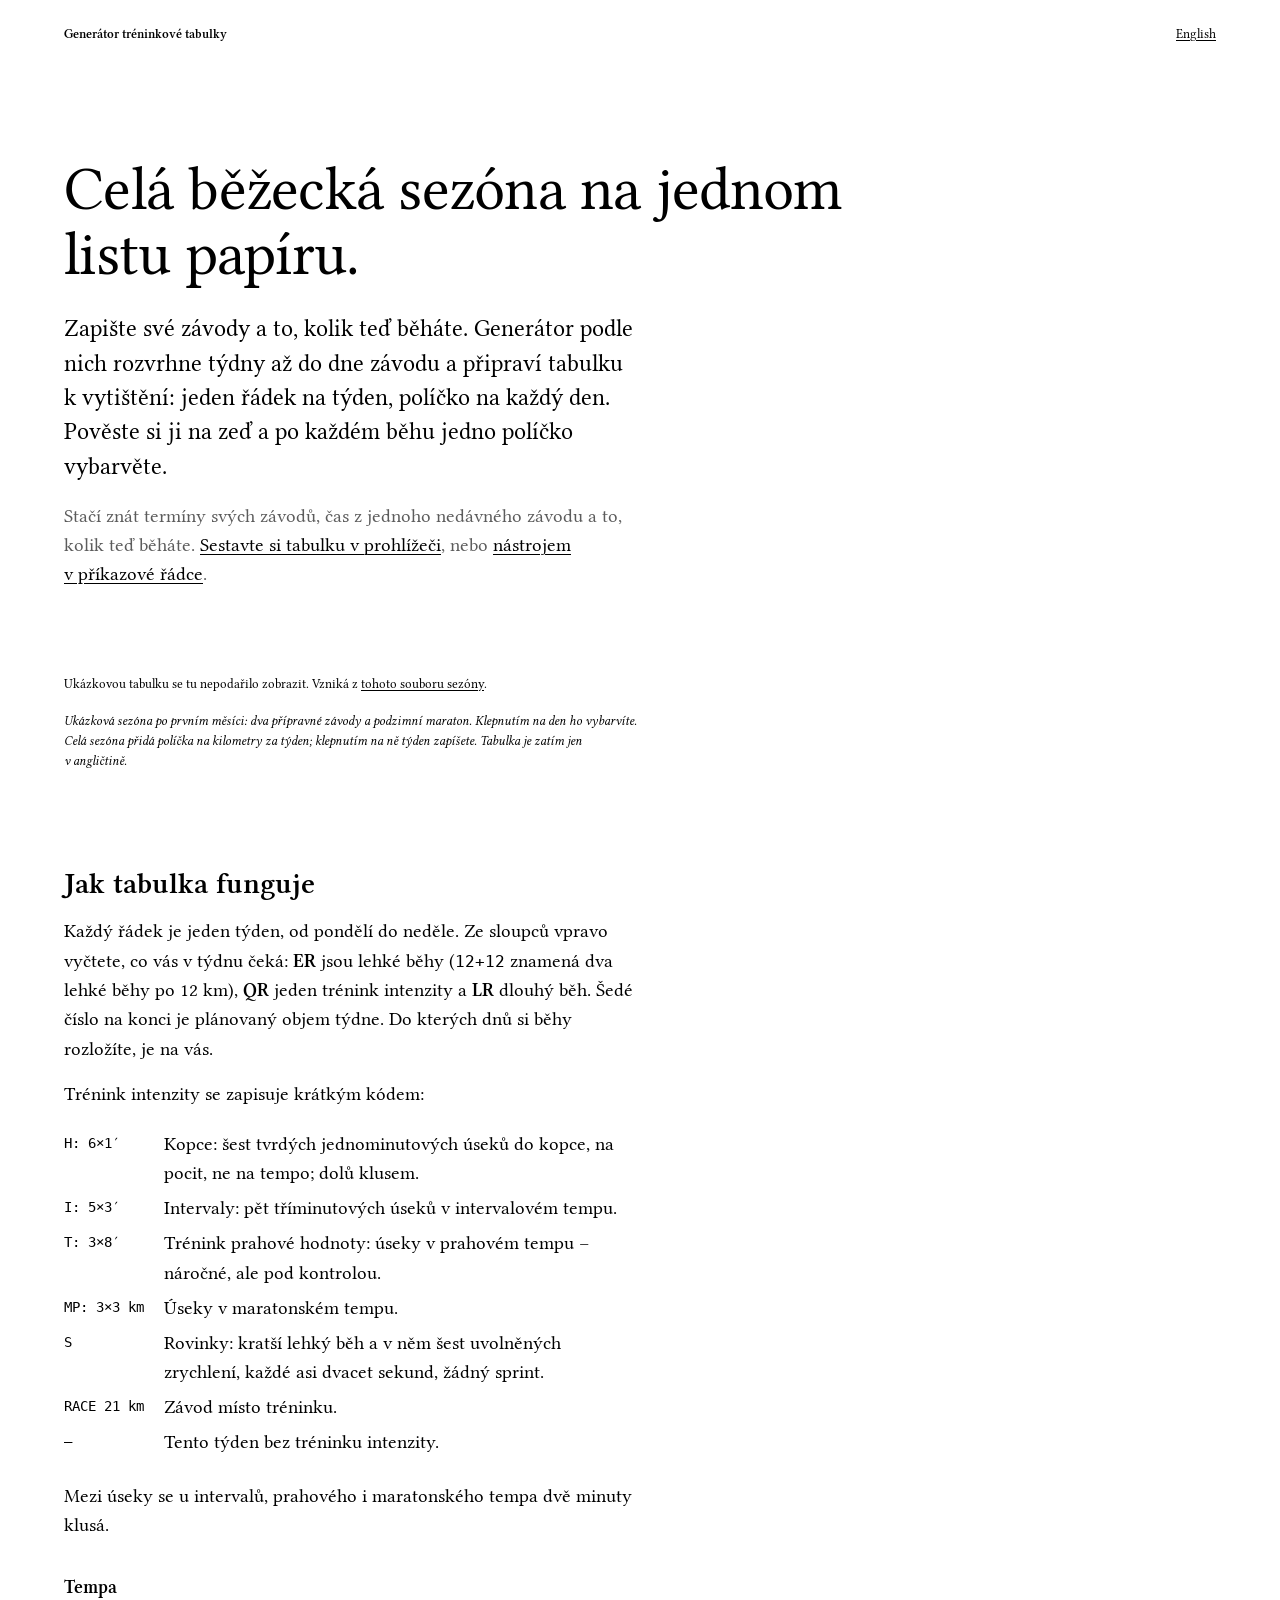
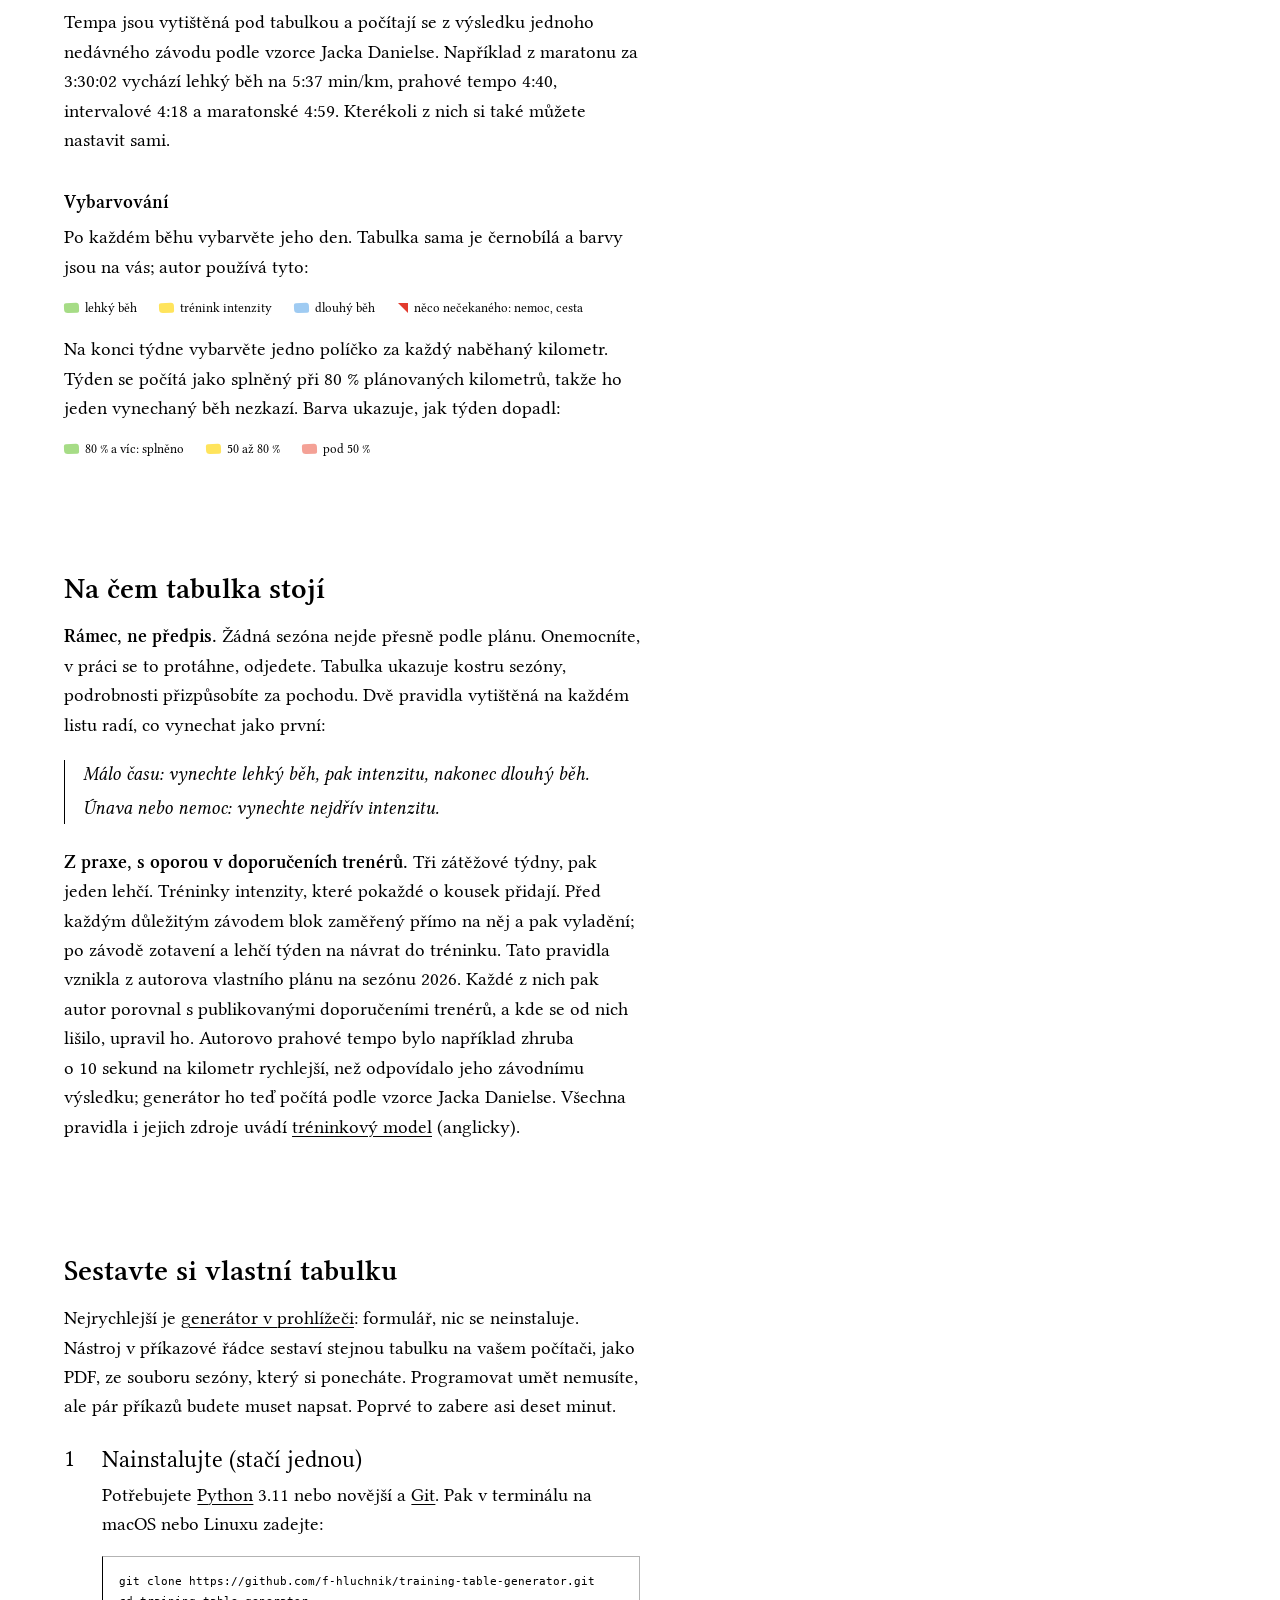
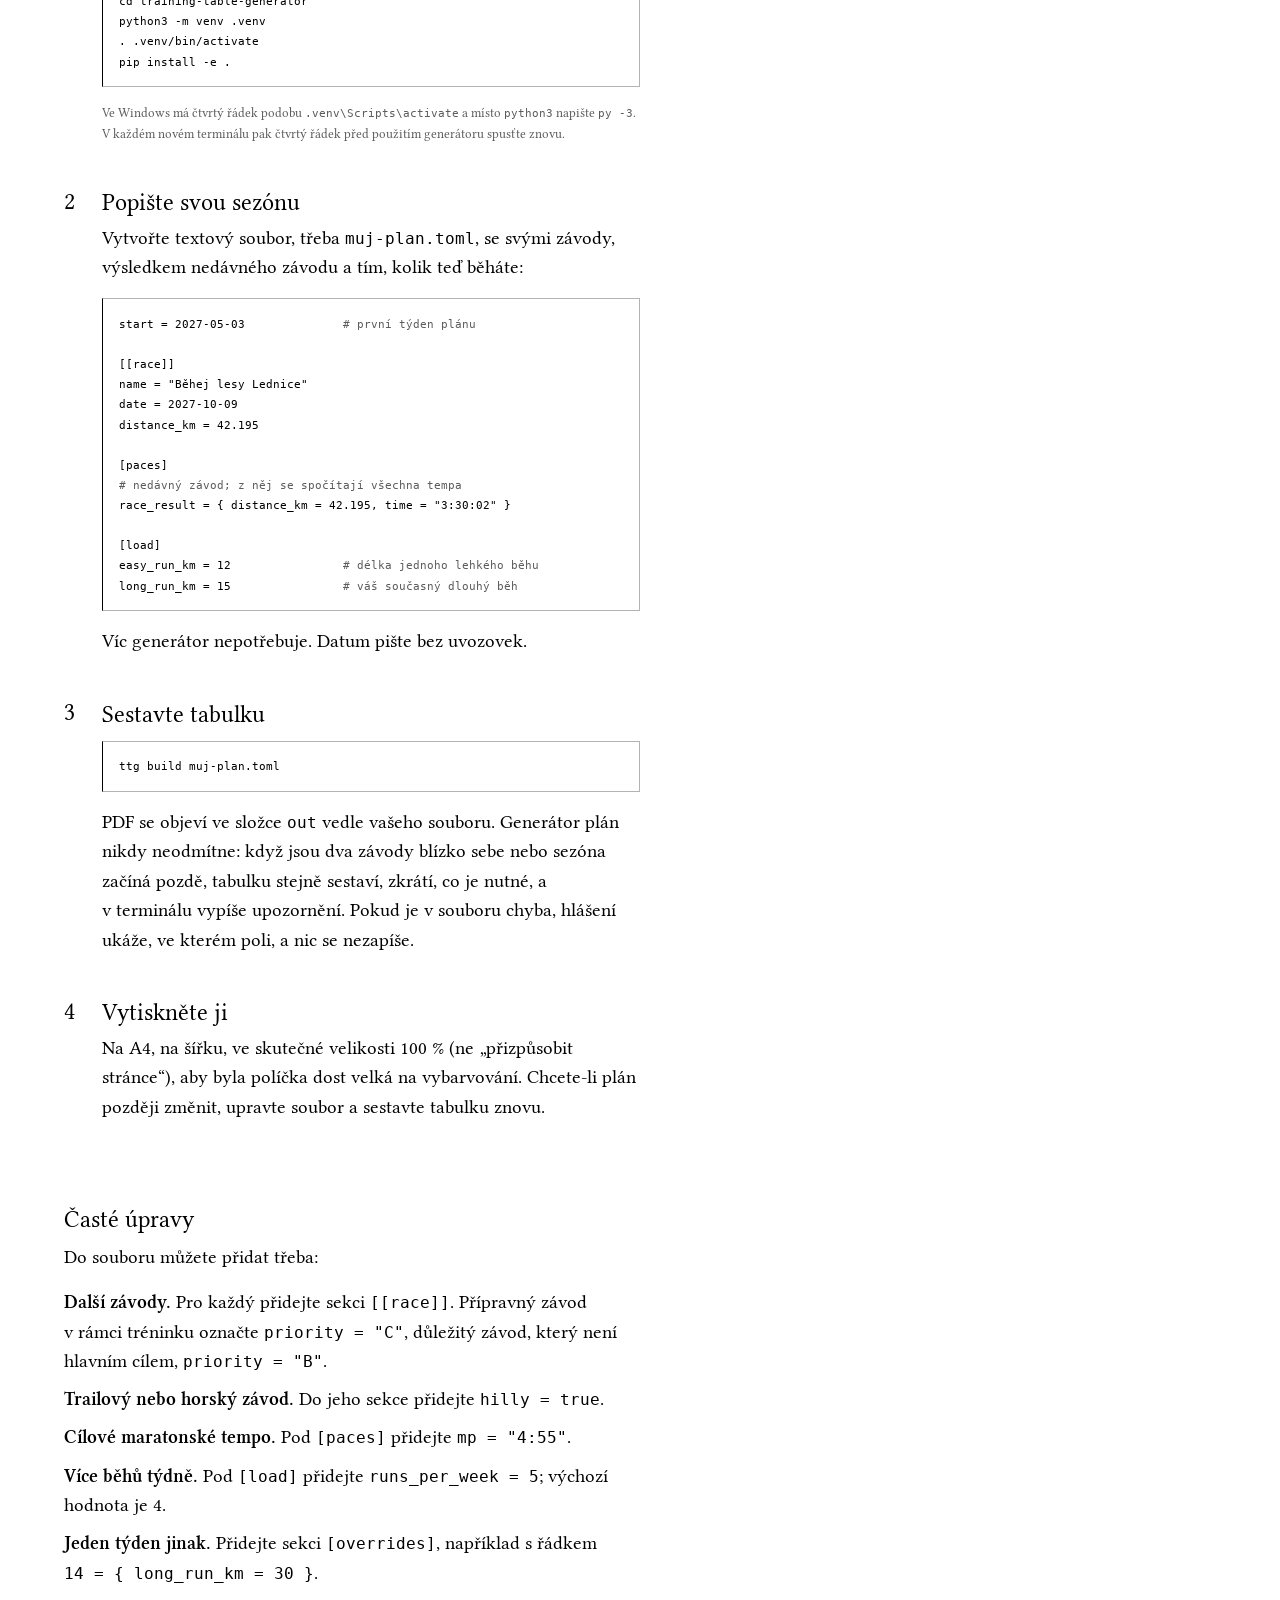
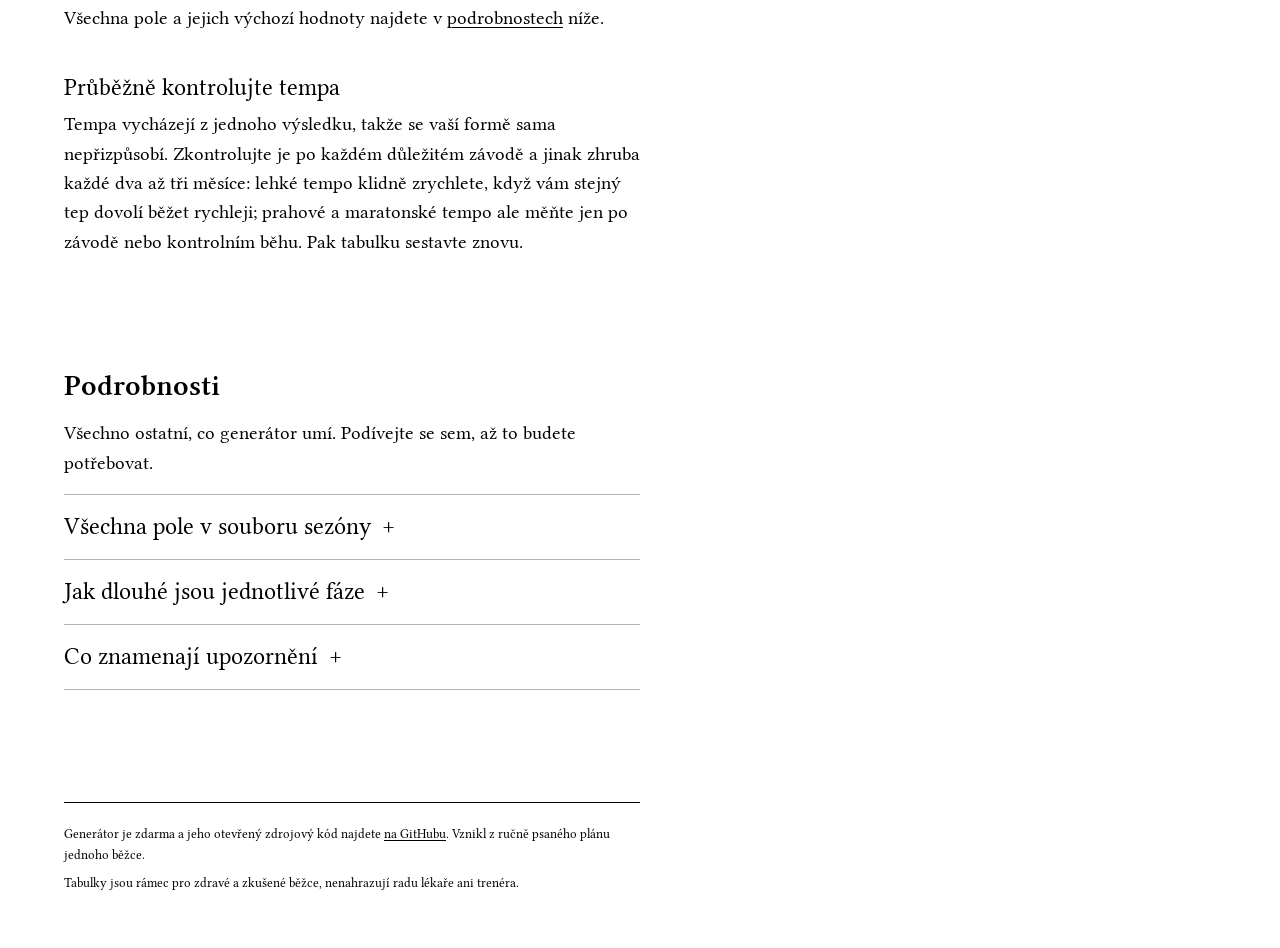
==== commit 9983c7c3: "T-30: the example sheet's preview without the gauge The first weeks on the landing page show the cal" ====
--- a/site/cs/index.html
+++ b/site/cs/index.html
@@ -47,7 +47,8 @@
           </p>
           <figcaption class="sheet-caption">
             Ukázková sezóna po prvním měsíci: dva přípravné závody a podzimní maraton. Klepnutím na den ho
-            vybarvíte, klepnutím na políčka zapíšete kilometry za týden. Tabulka je zatím jen v&nbsp;angličtině.
+            vybarvíte. Celá sezóna přidá políčka na kilometry za týden; klepnutím na ně týden zapíšete. Tabulka
+            je zatím jen v&nbsp;angličtině.
           </figcaption>
         </figure>
         <script type="application/json" id="sheet-text">
@@ -262,7 +263,11 @@
             </dl>
 
             <h4>Závody: <code>[[race]]</code></h4>
-            <p>Každý závod má vlastní sekci; závodů může být libovolně mnoho, v&nbsp;libovolných termínech.</p>
+            <p>
+              Každý závod má vlastní sekci; závodů může být libovolně mnoho, v&nbsp;libovolných termínech. Závodem
+              může být i&nbsp;vlastní cíl, třeba 10&nbsp;km do určitého data. Začátečník nemusí zadat žádný: plán ho
+              pak za 9 týdnů (nebo za <code>weeks</code>) dovede k&nbsp;5&nbsp;km.
+            </p>
             <dl class="fields">
               <dt><code>name</code> <span>text, povinné</span></dt>
               <dd>Tiskne se pod tabulkou. Každý závod potřebuje vlastní název.</dd>
@@ -291,6 +296,11 @@
                 V&nbsp;týdnech zaměřených na něj je každý druhý trénink intenzity kopcový, místo maratonského tempa
                 přichází trénink prahové hodnoty a dlouhé běhy jsou bez úseků v&nbsp;maratonském tempu. Neplatí pro závody C.
               </dd>
+              <dt><code>goal</code> <span>true nebo false, výchozí false</span></dt>
+              <dd>
+                Vzdálenost, kterou chcete do daného dne zvládnout, ne závod: v&nbsp;tabulce stojí
+                <code>GOAL 10 km</code> místo <code>RACE 10 km</code>. Plán je stejný.
+              </dd>
             </dl>
 
             <h4>Tempa: <code>[paces]</code></h4>
@@ -315,9 +325,10 @@
               <dt><code>beginner</code> <span>true nebo false, výchozí false</span></dt>
               <dd>
                 <code>beginner = true</code> zvyšuje zátěž pozvolna, pro ty, kdo s&nbsp;běháním nebo s&nbsp;danou
-                tratí začínají: zhruba o&nbsp;1&nbsp;km týdně, první měsíc bez náročných tréninků, pak jen rovinky
-                a krátké kopce, dlouhý běh vrcholí blízko délky závodu (u&nbsp;10&nbsp;km a kratších) a žádná
-                upozornění. Výsledek závodu a délka lehkého běhu jsou pak nepovinné a stačí 2 až 4 běhy týdně.
+                tratí začínají: zhruba o&nbsp;1&nbsp;km týdně, dlouhý běh pod 5&nbsp;km drží každou délku dva týdny,
+                mírná intenzita podle pocitu (od 3. týdne rovinky, od 5. týdne fartlek a krátké kopce, vždy
+                uvnitř běhu) a žádná upozornění. Výsledek závodu, délka lehkého běhu i&nbsp;závod jsou pak
+                nepovinné a stačí 2 až 4 běhy týdně.
               </dd>
               <dt><code>easy_run_km</code> <span>číslo, povinné, kromě začátečníka</span></dt>
               <dd>
@@ -333,7 +344,7 @@
               <dt><code>runs_per_week</code> <span>3 až 6, výchozí 4; začátečník 2 až 4, výchozí 3</span></dt>
               <dd>
                 Vždy jeden trénink intenzity a jeden dlouhý běh; ostatní jsou lehké běhy. Začátečník se dvěma
-                běhy týdně má jeden lehký běh a dlouhý běh.
+                běhy týdně má kratší běh s&nbsp;mírnou intenzitou a dlouhý běh.
               </dd>
             </dl>
 
@@ -361,7 +372,8 @@
 20 = { note = "dovolená" }                                 <span class="comment"># nahradí šedé číslo na konci řádku</span></code></pre>
             <p>
               Trénink intenzity se zapisuje jako <code>{ type, reps, minutes }</code> nebo
-              <code>{ type, reps, km }</code>, kde <code>type</code> je <code>"H"</code>, <code>"I"</code>,
+              <code>{ type, reps, km }</code>, kde <code>type</code> je <code>"H"</code>, <code>"F"</code>
+              (fartlek: středně těžký úsek, pak stejně dlouho chůze nebo klus), <code>"I"</code>,
               <code>"T"</code> nebo <code>"MP"</code>. Rovinky jsou <code>{ type = "S" }</code>, týden bez tréninku
               intenzity <code>{ type = "none" }</code>. Závod nahradit nelze.
             </p>
--- a/site/style.css
+++ b/site/style.css
@@ -109,6 +109,9 @@
 
   --measure: 36rem;
   --gutter: clamp(1.25rem, 5vw, 4.5rem);
+  /* The page's width: the example sheet's (about 70.7rem) with a little air. The text keeps its
+     measure inside it, so text and sheet share one left edge (T-30). */
+  --page: 72rem;
 }
 
 *,
@@ -146,7 +149,10 @@
   outline-offset: 3px;
 }
 
+/* Centred on a wide screen, the text column flush left inside it. */
 .page {
+  max-width: calc(var(--page) + 2 * var(--gutter));
+  margin: 0 auto;
   padding: 0 var(--gutter);
 }
 
@@ -163,46 +169,6 @@
 .masthead .name {
   font-weight: 600;
   text-decoration: none;
-}
-
-/* ---------------------------------------------------------------- the column (landing page) */
-
-/* The text is a centred column; the example sheet is wider than it and takes all three tracks, so
-   it overhangs the text evenly on both sides (D-054). */
-.landing {
-  --tracks: minmax(0, 1fr) min(100%, var(--measure)) minmax(0, 1fr);
-}
-.landing main,
-.landing .sheet-figure {
-  display: grid;
-  grid-template-columns: var(--tracks);
-}
-.landing main > *,
-.landing .sheet-figure > * {
-  grid-column: 2;
-  min-width: 0;
-}
-.landing main > .sheet-figure,
-.landing .sheet-figure > .sheet-scroll {
-  grid-column: 1 / -1;
-}
-.landing .sheet-toggle {
-  justify-self: start;
-}
-.landing .sheet-scroll {
-  text-align: center; /* a sheet wider than the box still starts at its left edge and scrolls */
-}
-.landing .sheet-paper {
-  text-align: left;
-}
-/* The footer's text must not stretch the sheet: as wide as the table, no wider, as in the PDF. */
-.landing .sheet-footer {
-  width: 0;
-  min-width: 100%;
-}
-.landing .colophon {
-  margin-left: auto;
-  margin-right: auto;
 }
 
 /* ---------------------------------------------------------------- hero */
@@ -410,6 +376,11 @@
 .sheet-paper {
   display: inline-block;
 }
+/* The first weeks, as wide as the text: the calendar and the sessions; the kilometre gauge comes
+   with the whole season (T-30). */
+.sheet-scroll.collapsed .gauge {
+  display: none;
+}
 .sheet-scroll.collapsed {
   max-height: var(--collapsed-height);
   overflow-y: hidden;
@@ -755,9 +726,6 @@
 }
 
 @media print {
-  .landing main {
-    display: block;
-  }
   .sheet-figure,
   .masthead a[hreflang] {
     display: none;
